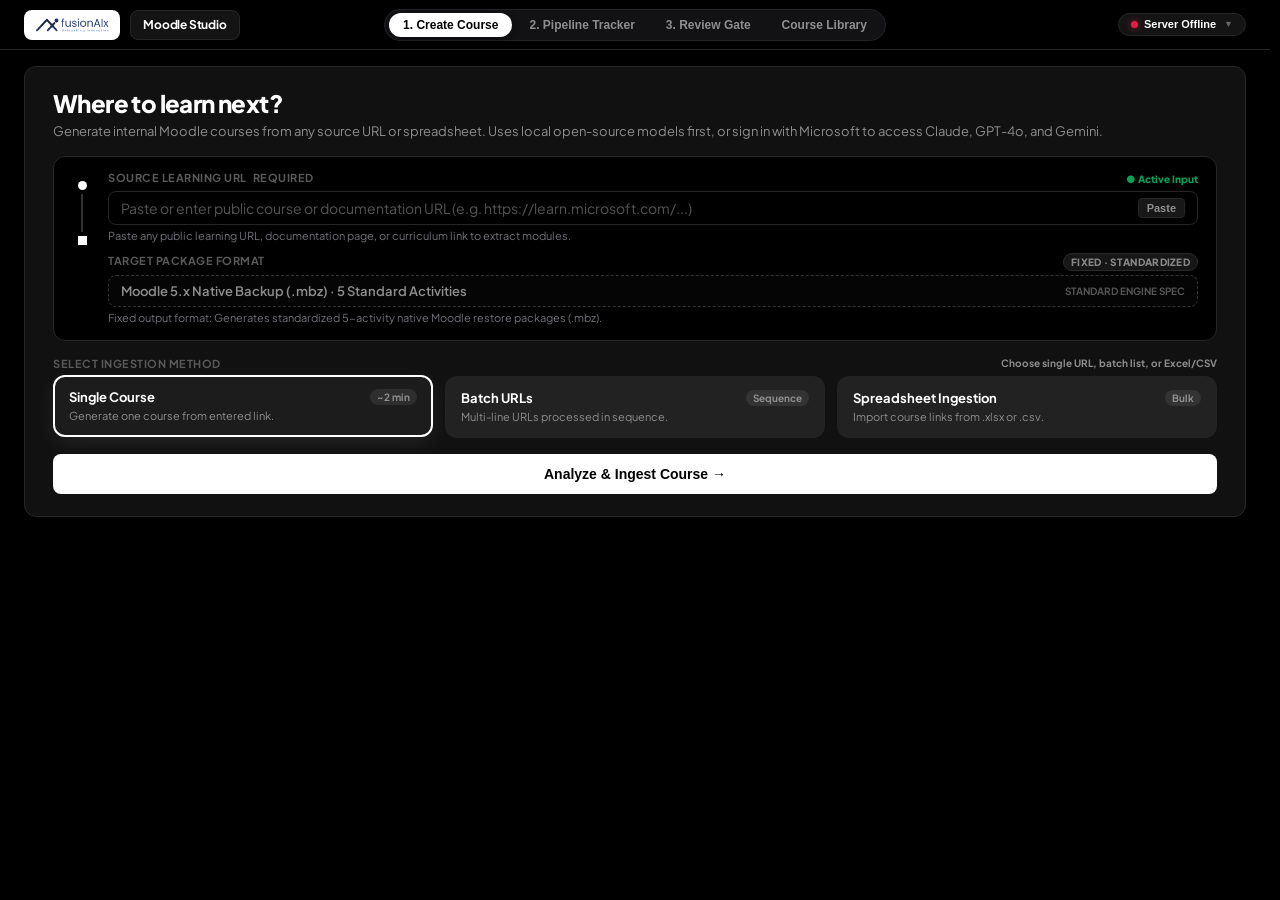
==== web_preview/index.html @ 733bea91 "fix(ui): detect client browser OS instead of Azure cloud container server OS" ====
<!DOCTYPE html>
<html lang="en">
<head>
  <meta charset="UTF-8">
  <meta name="viewport" content="width=device-width, initial-scale=1.0">
  <title>FX Learning Studio - AI Moodle Course Generator</title>
  <link rel="preconnect" href="https://fonts.googleapis.com">
  <link rel="preconnect" href="https://fonts.gstatic.com" crossorigin>
  <link href="https://fonts.googleapis.com/css2?family=Plus+Jakarta+Sans:wght@400;500;600;700;800&family=JetBrains+Mono:wght@500;700&display=swap" rel="stylesheet">
  <style>
    :root {
      --bg-black: #000000;
      --card-bg: #111111;
      --card-hover: #181818;
      --border: #262626;
      --border-focus: #FFFFFF;
      --text-main: #FFFFFF;
      --text-muted: #8E8E8E;
      --text-subtle: #5A5A5A;
      --pill-bg: #222222;
      --accent-green: #05A357;
      --accent-blue: #276EF1;
      --accent-amber: #EAA300;
      --accent-red: #E11D48;
      --radius-sm: 8px;
      --radius-md: 12px;
      --radius-lg: 16px;
      --radius-full: 9999px;
    }

    * { box-sizing: border-box; margin: 0; padding: 0; }

    /* Permanent scrollbar-gutter prevents horizontal page jumping/shifting across all tabs */
    html {
      overflow-y: scroll;
      scrollbar-gutter: stable;
    }

    /* Sleek custom dark scrollbars matching theme */
    ::-webkit-scrollbar {
      width: 10px;
      height: 10px;
    }
    ::-webkit-scrollbar-track {
      background: #000000;
    }
    ::-webkit-scrollbar-thumb {
      background: #242424;
      border-radius: 5px;
      border: 2px solid #000000;
    }
    ::-webkit-scrollbar-thumb:hover {
      background: #383838;
    }
    * {
      scrollbar-width: thin;
      scrollbar-color: #242424 #000000;
    }

    body {
      background-color: var(--bg-black);
      color: var(--text-main);
      font-family: 'Plus Jakarta Sans', -apple-system, BlinkMacSystemFont, "Segoe UI", Roboto, sans-serif;
      min-height: 100vh;
      display: flex;
      flex-direction: column;
      -webkit-font-smoothing: antialiased;
    }

    /* Sleek, Single-Line Top Navigation */
    nav.app-nav {
      background: rgba(0, 0, 0, 0.90);
      backdrop-filter: blur(14px);
      border-bottom: 1px solid var(--border);
      padding: 0 24px;
      height: 50px;
      display: flex;
      align-items: center;
      justify-content: space-between;
      position: sticky;
      top: 0;
      z-index: 50;
      flex-wrap: nowrap;
      gap: 16px;
    }

    .nav-brand {
      display: flex;
      align-items: center;
      gap: 10px;
      cursor: pointer;
      user-select: none;
      flex: 1;
      justify-content: flex-start;
      min-width: 0;
    }

    .brand-logo-container {
      background: #FFFFFF;
      padding: 3px 10px;
      border-radius: var(--radius-sm);
      display: flex;
      align-items: center;
      justify-content: center;
      height: 30px;
      box-shadow: 0 2px 6px rgba(0, 0, 0, 0.4);
      transition: all 0.15s ease;
      flex-shrink: 0;
    }

    .brand-logo-container:hover {
      transform: translateY(-1px);
      box-shadow: 0 4px 10px rgba(255, 255, 255, 0.18);
    }

    .brand-logo-img {
      height: 19px;
      width: auto;
      object-fit: contain;
      display: block;
    }

    .brand-badge-pill {
      height: 30px;
      box-sizing: border-box;
      background: #141414;
      color: #FFFFFF;
      border: 1px solid var(--border);
      font-size: 12px;
      font-weight: 700;
      padding: 0 12px;
      border-radius: var(--radius-sm);
      letter-spacing: -0.2px;
      white-space: nowrap;
      display: flex;
      align-items: center;
      justify-content: center;
      line-height: 1;
      transition: all 0.15s ease;
      flex-shrink: 0;
    }

    .brand-badge-pill:hover {
      border-color: #444;
      background: #1a1a1a;
    }

    /* Centered Navigation Tabs - Segmented Pill Control */
    .nav-tabs {
      display: flex;
      align-items: center;
      justify-content: center;
      gap: 3px;
      background: #121215;
      padding: 3px 4px;
      border-radius: var(--radius-full);
      border: 1px solid #242429;
      flex-shrink: 0;
    }

    .nav-tab-btn {
      background: transparent;
      border: none;
      color: var(--text-muted);
      font-size: 12px;
      font-weight: 600;
      padding: 6px 14px;
      border-radius: var(--radius-full);
      cursor: pointer;
      transition: all 0.15s ease;
      white-space: nowrap;
      line-height: 1;
    }

    .nav-tab-btn:hover {
      background: var(--pill-bg);
      color: #fff;
    }

    .nav-tab-btn.active {
      background: #fff;
      color: #000;
      font-weight: 700;
      box-shadow: 0 2px 8px rgba(0, 0, 0, 0.4);
    }

    .nav-right-actions {
      display: flex;
      align-items: center;
      gap: 8px;
      flex: 1;
      justify-content: flex-end;
      min-width: 0;
    }

    .model-picker-btn {
      background: #141414;
      border: 1px solid var(--border);
      color: #fff;
      font-size: 11px;
      font-weight: 700;
      padding: 5px 12px;
      border-radius: var(--radius-full);
      cursor: pointer;
      display: flex;
      align-items: center;
      gap: 6px;
      transition: all 0.15s;
      white-space: nowrap;
      line-height: 1;
    }

    .model-picker-btn:hover {
      background: #222;
      border-color: #555;
    }

    .status-dot-mini {
      width: 7px;
      height: 7px;
      border-radius: 50%;
      background: var(--accent-green);
      box-shadow: 0 0 6px rgba(5, 163, 87, 0.7);
      display: inline-block;
      flex-shrink: 0;
      transition: all 0.3s ease;
    }

    /* Main Container - Full-width layout aligned to web page margins without distracting middle gaps */
    main.app-main {
      flex: 1;
      display: flex;
      flex-direction: column;
      padding: 16px 24px 32px;
      width: 100%;
    }

    .app-container {
      width: 100%;
      max-width: 100%;
    }

    /* Core Card - Sleek, full-width responsive with smooth spring view entrance */
    .app-card {
      background: var(--card-bg);
      border: 1px solid var(--border);
      border-radius: var(--radius-md);
      padding: 22px 28px;
      box-shadow: 0 8px 30px rgba(0, 0, 0, 0.6);
      width: 100%;
      animation: viewSlideFade 0.35s cubic-bezier(0.16, 1, 0.3, 1) forwards;
    }

    @keyframes viewSlideFade {
      0% {
        opacity: 0;
        transform: translateY(10px) scale(0.996);
      }
      100% {
        opacity: 1;
        transform: translateY(0) scale(1);
      }
    }

    .card-title {
      font-size: 24px;
      font-weight: 800;
      letter-spacing: -0.6px;
      margin-bottom: 4px;
      line-height: 1.2;
    }

    .card-subtitle {
      font-size: 13px;
      color: var(--text-muted);
      margin-bottom: 16px;
      line-height: 1.4;
    }

    /* Workflow Pipeline Connector */
    .pipeline-box {
      background: #000;
      border: 1px solid var(--border);
      border-radius: var(--radius-md);
      padding: 14px 18px;
      display: flex;
      gap: 16px;
      margin-bottom: 16px;
    }

    .pipeline-indicators {
      display: flex;
      flex-direction: column;
      align-items: center;
      padding-top: 10px;
      width: 20px;
    }

    .circle-node {
      width: 9px;
      height: 9px;
      border-radius: 50%;
      background: #fff;
    }

    .pipeline-line {
      width: 2px;
      height: 38px;
      background: #333;
      margin: 4px 0;
    }

    .square-node {
      width: 9px;
      height: 9px;
      background: #fff;
    }

    .pipeline-inputs {
      flex: 1;
      display: flex;
      flex-direction: column;
      gap: 10px;
    }

    .field-group {
      display: flex;
      flex-direction: column;
    }

    .field-label {
      font-size: 11px;
      font-weight: 700;
      color: var(--text-subtle);
      text-transform: uppercase;
      letter-spacing: 0.5px;
      margin-bottom: 3px;
    }

    .field-input {
      background: transparent;
      border: none;
      color: #fff;
      font-size: 14px;
      font-weight: 600;
      font-family: inherit;
      outline: none;
      padding: 2px 0;
      border-bottom: 1px solid transparent;
      transition: border 0.15s;
    }

    .field-input:focus {
      border-bottom-color: #fff;
    }

    .field-input::placeholder {
      color: var(--text-subtle);
      font-weight: 400;
    }

    /* Prevent browser autofill from tinting background or showing saved localhost passwords */
    input:-webkit-autofill,
    input:-webkit-autofill:hover, 
    input:-webkit-autofill:focus,
    input:-webkit-autofill:active {
      -webkit-text-fill-color: #ffffff !important;
      -webkit-box-shadow: 0 0 0px 1000px #000000 inset !important;
      box-shadow: 0 0 0px 1000px #000000 inset !important;
      caret-color: #ffffff !important;
      transition: background-color 5000s ease-in-out 0s;
    }

    /* Active Source URL Input Box */
    .source-input-container {
      display: flex;
      align-items: center;
      gap: 10px;
      background: #000;
      border: 1px solid var(--border);
      border-radius: var(--radius-sm);
      padding: 6px 12px;
      transition: all 0.15s ease;
    }

    .source-input-container:focus-within {
      border-color: #FFFFFF;
      box-shadow: 0 0 0 1px rgba(255, 255, 255, 0.2);
    }

    .source-input-field {
      flex: 1;
      background: transparent;
      border: none;
      color: #FFFFFF;
      font-size: 14px;
      font-weight: 600;
      font-family: inherit;
      outline: none;
    }

    .source-input-field::placeholder {
      color: #555555;
      font-weight: 400;
    }

    .paste-quick-btn {
      background: #181818;
      border: 1px solid var(--border);
      color: var(--text-muted);
      font-size: 11px;
      font-weight: 700;
      padding: 3px 8px;
      border-radius: 4px;
      cursor: pointer;
      transition: all 0.15s;
      white-space: nowrap;
    }

    .paste-quick-btn:hover {
      background: #fff;
      color: #000;
      border-color: #fff;
    }

    /* Target Package Format - Distinctly Fixed / Locked UI/UX */
    .locked-target-box {
      display: flex;
      align-items: center;
      justify-content: space-between;
      gap: 12px;
      background: rgba(255, 255, 255, 0.02);
      border: 1px dashed #333333;
      border-radius: var(--radius-sm);
      padding: 7px 12px;
      cursor: not-allowed;
      user-select: none;
    }

    .locked-target-left {
      display: flex;
      align-items: center;
      gap: 8px;
      color: #8E8E8E;
      font-size: 13px;
      font-weight: 600;
    }

    .locked-tag-pill {
      display: flex;
      align-items: center;
      gap: 4px;
      background: #161616;
      border: 1px solid #2a2a2a;
      color: #888888;
      font-size: 10px;
      font-weight: 800;
      padding: 2px 7px;
      border-radius: var(--radius-full);
      text-transform: uppercase;
      letter-spacing: 0.3px;
      white-space: nowrap;
    }

    /* Input Mode Selector */
    .mode-grid {
      display: grid;
      grid-template-columns: repeat(3, 1fr);
      gap: 12px;
      margin-bottom: 16px;
    }

    .mode-card {
      background: var(--pill-bg);
      border: 2px solid transparent;
      border-radius: var(--radius-md);
      padding: 12px 14px;
      cursor: pointer;
      transition: all 0.22s cubic-bezier(0.16, 1, 0.3, 1);
    }

    .mode-card:hover {
      background: #272727;
      transform: translateY(-2px);
      box-shadow: 0 6px 16px rgba(0, 0, 0, 0.4);
    }

    .mode-card.selected {
      border-color: #fff;
      background: #1c1c1c;
      transform: translateY(-1px);
      box-shadow: 0 6px 20px rgba(255, 255, 255, 0.08);
    }

    .mode-card-header {
      display: flex;
      justify-content: space-between;
      align-items: center;
      margin-bottom: 4px;
    }

    .mode-card-name {
      font-size: 13px;
      font-weight: 700;
      color: #fff;
    }

    .mode-card-badge {
      font-size: 10px;
      font-weight: 700;
      color: var(--text-muted);
      background: rgba(255, 255, 255, 0.08);
      padding: 2px 7px;
      border-radius: var(--radius-full);
    }

    .mode-card-desc {
      font-size: 11px;
      color: var(--text-muted);
      line-height: 1.35;
    }

    /* Primary High-Contrast Buttons */
    .primary-btn {
      background: #FFFFFF;
      color: #000000;
      border: none;
      padding: 12px 24px;
      border-radius: var(--radius-sm);
      font-size: 14px;
      font-weight: 800;
      cursor: pointer;
      width: 100%;
      display: flex;
      align-items: center;
      justify-content: center;
      gap: 8px;
      transition: all 0.2s cubic-bezier(0.16, 1, 0.3, 1);
    }

    .primary-btn:hover {
      background: #EAEAEA;
      transform: translateY(-1.5px);
      box-shadow: 0 6px 20px rgba(255, 255, 255, 0.12);
    }

    .primary-btn:active {
      transform: translateY(0.5px) scale(0.99);
    }

    .primary-btn-green {
      background: var(--accent-green);
      color: #fff;
    }

    .primary-btn-green:hover {
      background: #048c49;
    }

    .primary-btn-outline {
      background: transparent;
      color: #fff;
      border: 1px solid var(--border);
    }

    .primary-btn-outline:hover {
      background: var(--pill-bg);
    }

    /* Review Gate Section - High-Affordance & Organized Card Rows */
    .review-guidance-card {
      background: linear-gradient(135deg, rgba(39, 110, 241, 0.08) 0%, rgba(5, 163, 87, 0.06) 100%);
      border: 1px solid rgba(255, 255, 255, 0.12);
      border-radius: var(--radius-md);
      padding: 12px 18px;
      margin-bottom: 16px;
      display: flex;
      align-items: center;
      gap: 14px;
    }

    .guidance-icon {
      font-size: 24px;
      flex-shrink: 0;
    }

    .guidance-text {
      flex: 1;
    }

    .guidance-title {
      font-size: 13px;
      font-weight: 800;
      color: #FFFFFF;
      letter-spacing: -0.2px;
    }

    .guidance-desc {
      font-size: 11.5px;
      color: var(--text-muted);
      margin-top: 2px;
      line-height: 1.4;
    }

    .guidance-badge {
      background: rgba(255, 255, 255, 0.1);
      border: 1px solid rgba(255, 255, 255, 0.2);
      color: #FFFFFF;
      font-size: 10px;
      font-weight: 800;
      padding: 4px 9px;
      border-radius: var(--radius-full);
      text-transform: uppercase;
      white-space: nowrap;
    }

    .gate-summary-box {
      display: flex;
      flex-direction: column;
      gap: 12px;
      margin-bottom: 20px;
    }

    .gate-card-row {
      background: #0d0d0f;
      border: 1px solid #242428;
      border-radius: var(--radius-md);
      padding: 14px 18px;
      display: flex;
      flex-direction: column;
      gap: 8px;
      transition: all 0.15s ease;
    }

    .gate-card-row:hover {
      border-color: #38383e;
      background: #101012;
    }

    .gate-card-row:focus-within {
      border-color: #55555c;
      background: #111114;
    }

    .gate-card-header {
      display: flex;
      justify-content: space-between;
      align-items: center;
    }

    .gate-card-label {
      font-size: 12.5px;
      font-weight: 700;
      color: #F1F5F9;
      margin-bottom: 4px;
      display: block;
      letter-spacing: -0.1px;
    }

    /* Flow Strip at Top of Review Screen */
    .review-workflow-strip {
      display: flex;
      align-items: center;
      gap: 12px;
      padding: 10px 16px;
      background: #0d0d12;
      border: 1px solid #1f1f2a;
      border-radius: var(--radius-sm);
      margin-bottom: 20px;
      flex-wrap: wrap;
    }

    .workflow-pill {
      display: inline-flex;
      align-items: center;
      gap: 8px;
      font-size: 11.5px;
      font-weight: 700;
      color: #94a3b8;
    }

    .workflow-pill.active {
      color: #f1f5f9;
    }

    .workflow-pill .pill-num {
      width: 20px;
      height: 20px;
      border-radius: 50%;
      background: #182030;
      border: 1px solid #283548;
      display: flex;
      align-items: center;
      justify-content: center;
      font-size: 10.5px;
      font-weight: 800;
      color: #94a3b8;
    }

    .workflow-pill.active .pill-num {
      background: #2563eb;
      border-color: #3b82f6;
      color: #ffffff;
    }

    .workflow-divider {
      color: #334155;
      font-size: 13px;
    }

    /* Column Stage Banners: Distinguishes Extracted vs Output */
    .column-stage-banner {
      padding: 14px 18px;
      border-radius: var(--radius-sm);
      margin-bottom: 12px;
      border: 1px solid var(--border);
    }

    .banner-extracted {
      background: rgba(37, 99, 235, 0.05);
      border-color: rgba(59, 130, 246, 0.28);
    }

    .banner-output {
      background: rgba(16, 185, 129, 0.05);
      border-color: rgba(16, 185, 129, 0.28);
    }

    .banner-stage-badge {
      display: inline-flex;
      align-items: center;
      gap: 6px;
      font-size: 10px;
      font-weight: 800;
      text-transform: uppercase;
      letter-spacing: 0.6px;
      padding: 3px 8px;
      border-radius: 4px;
      margin-bottom: 6px;
    }

    .banner-extracted .banner-stage-badge {
      background: rgba(59, 130, 246, 0.15);
      color: #93c5fd;
      border: 1px solid rgba(59, 130, 246, 0.3);
    }

    .banner-output .banner-stage-badge {
      background: rgba(16, 185, 129, 0.15);
      color: #6ee7b7;
      border: 1px solid rgba(16, 185, 129, 0.3);
    }

    .column-banner-title {
      font-size: 14px;
      font-weight: 800;
      margin-bottom: 4px;
      letter-spacing: -0.2px;
      color: #f8fafc;
    }

    .column-banner-desc {
      font-size: 11.5px;
      color: #94a3b8;
      line-height: 1.45;
    }

    .output-format-badge {
      font-size: 10px;
      font-weight: 700;
      color: #6ee7b7;
      background: linear-gradient(90deg, rgba(16, 185, 129, 0.1) 0%, rgba(16, 185, 129, 0.24) 50%, rgba(16, 185, 129, 0.1) 100%);
      background-size: 200% 100%;
      animation: subtleShimmer 3.5s ease-in-out infinite;
      border: 1px solid rgba(16, 185, 129, 0.3);
      padding: 3px 8px;
      border-radius: var(--radius-full);
      white-space: nowrap;
    }

    @keyframes subtleShimmer {
      0% { background-position: 200% 0; }
      100% { background-position: -200% 0; }
    }

    .gate-card-hint {
      font-size: 11px;
      color: #71717a;
      line-height: 1.3;
    }

    .input-box {
      background: #161619;
      border: 1px solid #333338;
      color: #FFFFFF;
      padding: 9px 13px;
      border-radius: var(--radius-sm);
      font-family: inherit;
      font-size: 13.5px;
      font-weight: 600;
      width: 100%;
      outline: none;
      transition: all 0.2s ease;
      box-shadow: inset 0 1px 2px rgba(0,0,0,0.4);
    }

    .input-box:hover {
      border-color: #4a4a52;
      background: #19191d;
    }

    .input-box:focus {
      border-color: #60a5fa;
      background: #1d1d22;
      box-shadow: 0 0 0 2px rgba(96, 165, 250, 0.2), inset 0 1px 2px rgba(0,0,0,0.4);
    }

    .level-pills {
      display: flex;
      gap: 8px;
    }

    .level-pill {
      background: #18181b;
      color: var(--text-muted);
      padding: 7px 14px;
      border-radius: var(--radius-full);
      font-size: 11.5px;
      font-weight: 700;
      cursor: pointer;
      border: 1px solid #2e2e34;
      transition: all 0.18s cubic-bezier(0.16, 1, 0.3, 1);
    }

    .level-pill:hover {
      border-color: #555;
      color: #fff;
      transform: translateY(-1px);
    }

    .level-pill.selected {
      background: #fff;
      color: #000;
      border-color: #fff;
      transform: translateY(-1px);
      box-shadow: 0 2px 8px rgba(255, 255, 255, 0.2);
    }

    /* Dynamic Topic Chips Editor */
    .topic-chips-container {
      display: flex;
      flex-wrap: wrap;
      gap: 8px;
      margin-bottom: 10px;
    }

    .topic-chip {
      background: #1c1c1c;
      border: 1px solid var(--border);
      color: #fff;
      font-size: 12px;
      font-weight: 600;
      padding: 6px 12px;
      border-radius: var(--radius-full);
      display: inline-flex;
      align-items: center;
      gap: 8px;
      transition: all 0.2s cubic-bezier(0.16, 1, 0.3, 1);
      animation: itemPopIn 0.22s cubic-bezier(0.16, 1, 0.3, 1) both;
    }

    .topic-chip:hover {
      border-color: #555;
      transform: translateY(-1.5px);
      box-shadow: 0 4px 10px rgba(0, 0, 0, 0.4);
    }

    /* Toast Notification Floating Pill */
    #toast {
      position: fixed;
      bottom: 28px;
      left: 50%;
      transform: translateX(-50%);
      background: rgba(18, 18, 24, 0.94);
      backdrop-filter: blur(14px);
      border: 1px solid rgba(255, 255, 255, 0.14);
      color: #FFFFFF;
      font-size: 13px;
      font-weight: 700;
      padding: 10px 22px;
      border-radius: var(--radius-full);
      box-shadow: 0 12px 36px rgba(0, 0, 0, 0.75), 0 0 0 1px rgba(255, 255, 255, 0.05);
      z-index: 9999;
      display: none;
      pointer-events: none;
      animation: toastSpring 0.35s cubic-bezier(0.16, 1, 0.3, 1) forwards;
      letter-spacing: -0.1px;
    }

    @keyframes toastSpring {
      0% {
        opacity: 0;
        transform: translate(-50%, 16px) scale(0.95);
      }
      100% {
        opacity: 1;
        transform: translate(-50%, 0) scale(1);
      }
    }

    .topic-chip-del {
      cursor: pointer;
      color: var(--text-muted);
      font-weight: 800;
      font-size: 14px;
      line-height: 1;
    }

    .topic-chip-del:hover {
      color: #fff;
    }

    .topic-add-bar {
      display: flex;
      gap: 8px;
      margin-top: 6px;
    }

    .topic-add-input {
      flex: 1;
      background: #000;
      border: 1px solid var(--border);
      color: #fff;
      font-size: 13px;
      padding: 8px 12px;
      border-radius: var(--radius-sm);
      outline: none;
    }

    .topic-add-input:focus {
      border-color: #fff;
    }

    .topic-add-btn {
      background: var(--pill-bg);
      border: 1px solid var(--border);
      color: #fff;
      padding: 8px 14px;
      font-size: 12px;
      font-weight: 700;
      border-radius: var(--radius-sm);
      cursor: pointer;
    }

    .topic-add-btn:hover {
      background: #333;
    }

    /* Multi-proposal switcher */
    .proposal-switcher {
      display: flex;
      gap: 8px;
      overflow-x: auto;
      padding-bottom: 12px;
      margin-bottom: 16px;
      border-bottom: 1px solid var(--border);
    }

    .proposal-tab {
      background: #000;
      border: 1px solid var(--border);
      color: var(--text-muted);
      padding: 6px 14px;
      border-radius: var(--radius-full);
      font-size: 12px;
      font-weight: 700;
      cursor: pointer;
      white-space: nowrap;
      transition: all 0.15s ease;
    }

    .proposal-tab.active {
      background: #fff;
      color: #000;
      border-color: #fff;
    }

    /* Review Gate Dual-Pane Layout */
    .review-dual-pane {
      display: grid;
      grid-template-columns: 1.15fr 0.95fr;
      gap: 20px;
      align-items: start;
    }

    @media (max-width: 980px) {
      .review-dual-pane {
        grid-template-columns: 1fr;
      }
    }

    .review-editor-pane {
      display: flex;
      flex-direction: column;
      gap: 14px;
      background: #090b10;
      border: 1px solid #1c2438;
      border-radius: var(--radius-md);
      padding: 16px;
    }

    .review-preview-pane {
      position: sticky;
      top: 76px;
      display: flex;
      flex-direction: column;
      gap: 14px;
      background: #080d0b;
      border: 1px solid #142a20;
      border-radius: var(--radius-md);
      padding: 16px;
    }

    /* Moodle Live Preview Canvas Frame */
    .moodle-preview-card {
      background: #0d0e15;
      border: 1px solid #2a2e45;
      border-radius: var(--radius-md);
      overflow: hidden;
      box-shadow: 0 18px 48px rgba(0, 0, 0, 0.85), 0 0 0 1px rgba(59, 130, 246, 0.15);
      position: relative;
      transition: all 0.3s cubic-bezier(0.16, 1, 0.3, 1);
    }

    .moodle-preview-card.sync-active {
      border-color: rgba(52, 211, 153, 0.7);
      box-shadow: 0 18px 48px rgba(0, 0, 0, 0.85), 0 0 24px rgba(16, 185, 129, 0.25);
    }

    /* Modern Browser / LMS Window Chrome Topbar */
    .moodle-preview-topbar {
      background: #141622;
      border-bottom: 1px solid #23273a;
      padding: 10px 14px;
      display: flex;
      align-items: center;
      justify-content: space-between;
    }

    .moodle-breadcrumbs {
      font-size: 11.5px;
      font-weight: 700;
      color: #94a3b8;
      display: flex;
      align-items: center;
      gap: 6px;
    }

    .moodle-breadcrumbs span.crumb-active {
      color: #fff;
    }

    .live-sync-pill {
      background: rgba(16, 185, 129, 0.1);
      border: 1px solid rgba(16, 185, 129, 0.3);
      color: #34d399;
      font-size: 10px;
      font-weight: 700;
      padding: 3px 10px;
      border-radius: var(--radius-full);
      display: flex;
      align-items: center;
      gap: 6px;
      letter-spacing: 0.2px;
      transition: all 0.25s cubic-bezier(0.16, 1, 0.3, 1);
    }

    .live-sync-pill.syncing {
      background: rgba(59, 130, 246, 0.15);
      border-color: rgba(59, 130, 246, 0.4);
      color: #93c5fd;
    }

    .live-sync-dot {
      width: 6px;
      height: 6px;
      border-radius: 50%;
      background: #10b981;
      box-shadow: 0 0 6px rgba(16, 185, 129, 0.7);
      animation: breathingGlow 2.5s ease-in-out infinite;
    }

    .live-sync-pill.syncing .live-sync-dot {
      background: #60a5fa;
      box-shadow: 0 0 8px #60a5fa;
      animation: fastPulse 0.4s ease-in-out infinite alternate;
    }

    @keyframes breathingGlow {
      0%, 100% {
        opacity: 1;
        transform: scale(1);
        box-shadow: 0 0 4px rgba(16, 185, 129, 0.5);
      }
      50% {
        opacity: 0.45;
        transform: scale(0.85);
        box-shadow: 0 0 10px rgba(16, 185, 129, 0.9);
      }
    }

    @keyframes fastPulse {
      0% { transform: scale(0.8); opacity: 0.6; }
      100% { transform: scale(1.2); opacity: 1; }
    }

    .moodle-preview-body {
      padding: 18px;
      display: flex;
      flex-direction: column;
      gap: 12px;
      max-height: 485px;
      overflow-y: auto;
      background: #090c15;
    }

    /* Course Hero Banner with Clean Moodle 5.x LMS Header style */
    .moodle-hero-box {
      background: #0f1523;
      border: 1px solid #1e293b;
      border-radius: 10px;
      padding: 14px 16px;
      position: relative;
    }

    .moodle-hero-top {
      display: flex;
      align-items: flex-start;
      gap: 12px;
      margin-bottom: 8px;
    }

    .moodle-course-icon-badge {
      width: 38px;
      height: 38px;
      border-radius: 8px;
      background: #1e293b;
      border: 1px solid #334155;
      display: flex;
      align-items: center;
      justify-content: center;
      font-size: 18px;
      flex-shrink: 0;
    }

    .preview-course-h1 {
      font-size: 15.5px;
      font-weight: 800;
      color: #ffffff;
      line-height: 1.35;
      letter-spacing: -0.3px;
    }

    .preview-badges-row {
      display: flex;
      gap: 6px;
      flex-wrap: wrap;
      margin-top: 6px;
      margin-bottom: 8px;
    }

    .preview-badge-chip {
      background: rgba(255, 255, 255, 0.06);
      border: 1px solid rgba(255, 255, 255, 0.12);
      color: #e2e8f0;
      font-size: 10px;
      font-weight: 700;
      padding: 2px 8px;
      border-radius: var(--radius-full);
      display: inline-flex;
      align-items: center;
      gap: 4px;
    }

    .preview-course-desc {
      font-size: 11.5px;
      color: #94a3b8;
      line-height: 1.5;
      margin-bottom: 10px;
    }

    /* Moodle Course Progress Bar */
    .moodle-progress-tracker {
      background: rgba(0, 0, 0, 0.35);
      border-radius: 6px;
      padding: 8px 10px;
      border: 1px solid rgba(255, 255, 255, 0.05);
    }

    .moodle-progress-meta {
      display: flex;
      justify-content: space-between;
      align-items: center;
      font-size: 10px;
      font-weight: 700;
      color: #94a3b8;
      margin-bottom: 4px;
    }

    .moodle-progress-line {
      height: 4px;
      background: #1e2538;
      border-radius: 9999px;
      overflow: hidden;
    }

    .moodle-progress-bar-fill {
      width: 0%;
      height: 100%;
      background: linear-gradient(90deg, #10b981, #06b6d4);
      border-radius: 9999px;
    }

    /* Sections Hierarchy */
    .moodle-sections-list {
      display: flex;
      flex-direction: column;
      gap: 10px;
    }

    .moodle-section-card {
      background: #090a10;
      border: 1px solid #1e2235;
      border-radius: 8px;
      padding: 10px 12px;
    }

    .moodle-section-header {
      font-size: 11px;
      font-weight: 700;
      color: #94a3b8;
      text-transform: uppercase;
      letter-spacing: 0.5px;
      margin-bottom: 8px;
      display: flex;
      align-items: center;
      gap: 6px;
    }

    /* Rich Moodle Activity Item */
    .moodle-activity-item {
      display: flex;
      align-items: center;
      gap: 10px;
      padding: 7px 10px;
      border-radius: 6px;
      background: rgba(255, 255, 255, 0.025);
      border: 1px solid rgba(255, 255, 255, 0.04);
      font-size: 12px;
      color: #f1f5f9;
      margin-bottom: 5px;
      transition: all 0.22s cubic-bezier(0.16, 1, 0.3, 1);
      animation: itemPopIn 0.28s cubic-bezier(0.16, 1, 0.3, 1) both;
    }

    .moodle-activity-item:hover {
      background: rgba(255, 255, 255, 0.06);
      border-color: rgba(255, 255, 255, 0.1);
      transform: translateX(4px);
    }

    @keyframes itemPopIn {
      0% {
        opacity: 0;
        transform: translateY(6px);
      }
      100% {
        opacity: 1;
        transform: translateY(0);
      }
    }

    .moodle-activity-item:last-child {
      margin-bottom: 0;
    }

    .activity-type-tag {
      font-size: 10px;
      font-weight: 700;
      padding: 3px 8px;
      border-radius: 4px;
      background: #182030;
      color: #94a3b8;
      border: 1px solid #283548;
      letter-spacing: 0.3px;
      text-transform: uppercase;
      flex-shrink: 0;
    }

    .activity-title-text {
      flex: 1;
      overflow: hidden;
      text-overflow: ellipsis;
      white-space: nowrap;
      font-weight: 600;
      color: #F1F5F9;
      font-size: 12.5px;
    }

    .activity-check-circle {
      width: 14px;
      height: 14px;
      border-radius: 50%;
      border: 1.5px dashed #475569;
      display: inline-block;
      flex-shrink: 0;
    }

    .moodle-spec-footer {
      background: #0b0c13;
      border-top: 1px solid #1f2336;
      padding: 10px 16px;
      display: flex;
      align-items: center;
      justify-content: space-between;
      font-size: 10.5px;
      color: #94a3b8;
    }

    /* Actions styling aligned with theme */
    .review-action-btns-bar {
      display: flex;
      gap: 10px;
      margin-top: 4px;
    }

    .btn-back-styled {
      width: 30%;
      padding: 12px;
      background: #141418;
      border: 1px solid #2b2b36;
      color: #fff;
      font-size: 13px;
      font-weight: 700;
      border-radius: var(--radius-sm);
      cursor: pointer;
      transition: all 0.15s;
    }

    .btn-back-styled:hover {
      background: #1e1e24;
      border-color: #444;
    }

    .btn-approve-styled {
      flex: 1;
      padding: 12px;
      background: linear-gradient(135deg, #05A357 0%, #047857 100%);
      border: 1px solid rgba(52, 211, 153, 0.35);
      color: #fff;
      font-size: 13.5px;
      font-weight: 800;
      border-radius: var(--radius-sm);
      cursor: pointer;
      display: flex;
      align-items: center;
      justify-content: center;
      gap: 8px;
      box-shadow: 0 4px 16px rgba(5, 163, 87, 0.3);
      transition: all 0.2s;
    }

    .btn-approve-styled:hover {
      background: linear-gradient(135deg, #07be66 0%, #059669 100%);
      box-shadow: 0 6px 20px rgba(5, 163, 87, 0.45);
      transform: translateY(-1px);
    }

    .engine-info-card {
      background: #000;
      border: 1px solid var(--border);
      border-radius: var(--radius-md);
      padding: 12px 16px;
      display: flex;
      align-items: center;
      gap: 14px;
      margin-bottom: 14px;
    }

    .engine-icon {
      width: 38px;
      height: 38px;
      border-radius: 50%;
      background: #222;
      display: flex;
      align-items: center;
      justify-content: center;
      font-size: 18px;
    }

    .engine-details {
      flex: 1;
    }

    .engine-name {
      font-size: 14px;
      font-weight: 700;
      color: #fff;
    }

    .engine-meta {
      font-size: 11px;
      color: var(--text-muted);
      margin-top: 2px;
    }

    .status-badge {
      background: rgba(5, 163, 87, 0.15);
      color: var(--accent-green);
      font-size: 10px;
      font-weight: 800;
      padding: 4px 8px;
      border-radius: var(--radius-full);
      text-transform: uppercase;
    }

    /* Progress Tracker */
    .progress-track {
      background: #242424;
      height: 6px;
      border-radius: 4px;
      overflow: hidden;
      margin: 14px 0;
    }

    .progress-bar-fill {
      background: #fff;
      height: 100%;
      width: 20%;
      transition: width 0.4s ease;
    }

    .telemetry-console {
      background: #000;
      border: 1px solid var(--border);
      border-radius: var(--radius-md);
      padding: 14px 18px;
      font-family: 'JetBrains Mono', monospace;
      font-size: 12px;
      color: #888;
      height: 180px;
      overflow-y: auto;
      line-height: 1.6;
    }

    /* Course Ingestion Pipeline Live Stage Monitor */
    .analysis-monitor-card {
      background: var(--card-bg);
      border: 1px solid var(--border);
      border-radius: var(--radius-md);
      padding: 24px;
      margin-top: 14px;
      position: relative;
    }

    .analysis-header {
      display: flex;
      justify-content: space-between;
      align-items: center;
      margin-bottom: 16px;
    }

    .analysis-title-group {
      display: flex;
      align-items: center;
      gap: 12px;
    }

    .pipeline-step-badge-icon {
      width: 36px;
      height: 36px;
      border-radius: 8px;
      background: #181818;
      border: 1px solid var(--border);
      display: flex;
      align-items: center;
      justify-content: center;
      font-size: 16px;
      flex-shrink: 0;
    }

    .analysis-main-title {
      font-size: 15px;
      font-weight: 800;
      color: #fff;
      display: flex;
      align-items: center;
      gap: 8px;
    }

    .analysis-sub-meta {
      font-size: 12px;
      color: var(--text-muted);
      margin-top: 2px;
    }

    .analysis-elapsed-pill {
      background: #141414;
      border: 1px solid var(--border);
      padding: 6px 14px;
      border-radius: var(--radius-full);
      font-family: 'JetBrains Mono', monospace;
      font-size: 12px;
      font-weight: 700;
      color: var(--accent-green);
      display: flex;
      align-items: center;
      gap: 6px;
      white-space: nowrap;
    }

    /* Clean progress bar */
    .analysis-progress-shell {
      background: #181818;
      height: 6px;
      border-radius: 9999px;
      overflow: hidden;
      margin: 14px 0 10px;
      border: 1px solid var(--border);
      position: relative;
    }

    .analysis-progress-fill {
      height: 100%;
      width: 0%;
      background: var(--accent-blue);
      border-radius: 9999px;
      transition: width 0.4s ease;
    }

    .analysis-progress-stats {
      display: flex;
      justify-content: space-between;
      align-items: center;
      font-size: 11px;
      color: var(--text-muted);
      font-family: 'JetBrains Mono', monospace;
      margin-bottom: 16px;
    }

    /* Stages Grid / Step Nodes */
    .analysis-stages-grid {
      display: grid;
      grid-template-columns: repeat(4, 1fr);
      gap: 10px;
      margin-bottom: 16px;
    }

    .stage-card {
      background: #141414;
      border: 1px solid var(--border);
      border-radius: var(--radius-sm);
      padding: 12px 14px;
      transition: all 0.2s ease;
      position: relative;
    }

    .stage-card.active {
      border-color: var(--accent-blue);
      background: rgba(39, 110, 241, 0.08);
    }

    .stage-card.completed {
      border-color: rgba(5, 163, 87, 0.5);
      background: rgba(5, 163, 87, 0.06);
    }

    .stage-card-top {
      display: flex;
      align-items: center;
      justify-content: space-between;
      margin-bottom: 6px;
    }

    .stage-icon-num {
      font-size: 11px;
      font-weight: 800;
      color: var(--text-muted);
      display: flex;
      align-items: center;
      gap: 5px;
    }

    .stage-card.active .stage-icon-num {
      color: #60a5fa;
    }

    .stage-card.completed .stage-icon-num {
      color: var(--accent-green);
    }

    .stage-badge {
      font-size: 9px;
      font-weight: 800;
      padding: 2px 6px;
      border-radius: var(--radius-full);
      text-transform: uppercase;
    }

    .badge-pending {
      background: #1c1c1c;
      color: #777;
    }

    .badge-running {
      background: rgba(39, 110, 241, 0.2);
      color: #60a5fa;
      border: 1px solid rgba(39, 110, 241, 0.4);
    }

    .badge-done {
      background: rgba(5, 163, 87, 0.2);
      color: var(--accent-green);
      border: 1px solid rgba(5, 163, 87, 0.4);
    }

    .stage-title {
      font-size: 12.5px;
      font-weight: 700;
      color: #eee;
      margin-bottom: 3px;
    }

    .stage-desc {
      font-size: 11px;
      color: var(--text-subtle);
      line-height: 1.35;
    }

    /* Live Terminal Console */
    .analysis-live-console {
      background: #050508;
      border: 1px solid #1a1a26;
      border-radius: var(--radius-sm);
      padding: 10px 14px;
      font-family: 'JetBrains Mono', monospace;
      font-size: 11px;
      color: #aaa;
      height: 92px;
      overflow-y: hidden;
      display: flex;
      flex-direction: column;
      justify-content: flex-end;
      gap: 4px;
    }

    .console-log-line {
      display: flex;
      align-items: center;
      gap: 8px;
      white-space: nowrap;
      overflow: hidden;
      text-overflow: ellipsis;
    }

    .log-timestamp {
      color: #555;
      font-size: 10px;
    }

    .log-tag-scraper { color: #38bdf8; font-weight: 700; }
    .log-tag-parser  { color: #fbbf24; font-weight: 700; }
    .log-tag-ai      { color: #c084fc; font-weight: 700; }
    .log-tag-moodle  { color: #4ade80; font-weight: 700; }

    /* Course Library (Search, Filters & List) */
    .library-toolbar {
      display: flex;
      gap: 12px;
      margin-bottom: 18px;
      flex-wrap: wrap;
      align-items: center;
    }

    .search-input-wrapper {
      flex: 1;
      min-width: 260px;
      position: relative;
      display: flex;
      align-items: center;
    }

    .search-icon-prefix {
      position: absolute;
      left: 12px;
      font-size: 13px;
      color: #64748b;
      pointer-events: none;
    }

    .search-input {
      width: 100%;
      background: #090b10;
      border: 1px solid #222a3d;
      color: #fff;
      padding: 10px 36px 10px 34px;
      border-radius: var(--radius-sm);
      font-size: 13px;
      font-family: inherit;
      outline: none;
      transition: all 0.2s cubic-bezier(0.16, 1, 0.3, 1);
    }

    .search-input:focus {
      border-color: #3b82f6;
      background: #0d111a;
      box-shadow: 0 0 0 2px rgba(59, 130, 246, 0.2);
    }

    .search-clear-btn {
      position: absolute;
      right: 10px;
      background: transparent;
      border: none;
      color: #64748b;
      font-size: 16px;
      cursor: pointer;
      line-height: 1;
      padding: 4px;
      display: flex;
      align-items: center;
      justify-content: center;
    }

    .search-clear-btn:hover {
      color: #fff;
    }

    .pulse-highlight {
      animation: pulseGlow 1.2s ease-out;
    }
    @keyframes pulseGlow {
      0% { box-shadow: 0 0 0 0 rgba(59, 130, 246, 0.7); border-color: #3b82f6; }
      50% { box-shadow: 0 0 0 8px rgba(59, 130, 246, 0.2); border-color: #60a5fa; }
      100% { box-shadow: 0 0 0 0 rgba(59, 130, 246, 0); }
    }

    .filter-pills {
      display: flex;
      gap: 6px;
      flex-wrap: wrap;
    }

    .filter-pill {
      background: #090b10;
      border: 1px solid #1e2638;
      color: var(--text-muted);
      padding: 7px 14px;
      border-radius: var(--radius-full);
      font-size: 11.5px;
      font-weight: 700;
      cursor: pointer;
      transition: all 0.18s cubic-bezier(0.16, 1, 0.3, 1);
    }

    .filter-pill:hover {
      border-color: #3b82f6;
      color: #fff;
      transform: translateY(-1px);
    }

    .filter-pill.active {
      background: #fff;
      color: #000;
      border-color: #fff;
      box-shadow: 0 2px 8px rgba(255, 255, 255, 0.2);
    }

    /* Rich Course Package Card */
    .course-package-card {
      background: #090b10;
      border: 1px solid #1a2233;
      border-radius: var(--radius-md);
      padding: 18px 22px;
      margin-bottom: 12px;
      transition: all 0.22s cubic-bezier(0.16, 1, 0.3, 1);
      display: flex;
      flex-direction: column;
      gap: 12px;
      animation: itemPopIn 0.25s cubic-bezier(0.16, 1, 0.3, 1) both;
    }

    .course-package-card:hover {
      border-color: #2b3955;
      background: #0c0e16;
      transform: translateY(-1.5px);
      box-shadow: 0 8px 24px rgba(0, 0, 0, 0.45);
    }

    .course-card-topbar {
      display: flex;
      justify-content: space-between;
      align-items: flex-start;
      gap: 14px;
      flex-wrap: wrap;
    }

    .course-card-title-group {
      flex: 1;
      min-width: 260px;
    }

    .course-card-title {
      font-size: 16px;
      font-weight: 800;
      color: #FFFFFF;
      letter-spacing: -0.2px;
      margin-bottom: 6px;
      line-height: 1.35;
    }

    .course-card-badges-row {
      display: flex;
      gap: 6px;
      flex-wrap: wrap;
      align-items: center;
    }

    .badge-mbz-ready {
      background: rgba(16, 185, 129, 0.12);
      border: 1px solid rgba(16, 185, 129, 0.35);
      color: #34d399;
      font-size: 10px;
      font-weight: 800;
      padding: 2px 8px;
      border-radius: var(--radius-full);
      text-transform: uppercase;
      letter-spacing: 0.4px;
      display: inline-flex;
      align-items: center;
      gap: 4px;
    }

    .badge-card-info {
      background: #131a29;
      border: 1px solid #222d42;
      color: #94a3b8;
      font-size: 10.5px;
      font-weight: 700;
      padding: 2px 8px;
      border-radius: var(--radius-full);
    }

    .course-card-desc {
      font-size: 12.5px;
      color: #94a3b8;
      line-height: 1.45;
    }

    .course-card-topics-chips {
      display: flex;
      flex-wrap: wrap;
      gap: 6px;
      margin-top: 2px;
    }

    .mini-topic-chip {
      background: #111624;
      border: 1px solid #1f293d;
      color: #cbd5e1;
      font-size: 11px;
      font-weight: 600;
      padding: 3px 8px;
      border-radius: 4px;
    }

    .course-card-footer {
      display: flex;
      justify-content: space-between;
      align-items: center;
      padding-top: 10px;
      border-top: 1px solid #141b2a;
      flex-wrap: wrap;
      gap: 12px;
    }

    .course-source-link {
      font-size: 11.5px;
      color: #60a5fa;
      text-decoration: none;
      display: inline-flex;
      align-items: center;
      gap: 5px;
      max-width: 420px;
      overflow: hidden;
      text-overflow: ellipsis;
      white-space: nowrap;
    }

    .course-source-link:hover {
      text-decoration: underline;
    }

    .course-card-actions {
      display: flex;
      gap: 8px;
      align-items: center;
    }

    .btn-inspect-details {
      background: #141722;
      border: 1px solid #283144;
      color: #e2e8f0;
      font-size: 12px;
      font-weight: 700;
      padding: 8px 14px;
      border-radius: var(--radius-sm);
      cursor: pointer;
      transition: all 0.18s cubic-bezier(0.16, 1, 0.3, 1);
      display: inline-flex;
      align-items: center;
      gap: 6px;
    }

    .btn-inspect-details:hover {
      background: #1c2233;
      border-color: #3d4a66;
      color: #fff;
    }

    .btn-download-mbz {
      background: #FFFFFF;
      color: #000000;
      font-size: 12px;
      font-weight: 800;
      padding: 8px 16px;
      border-radius: var(--radius-sm);
      text-decoration: none;
      transition: all 0.18s cubic-bezier(0.16, 1, 0.3, 1);
      display: inline-flex;
      align-items: center;
      gap: 6px;
      border: none;
    }

    .btn-download-mbz:hover {
      background: #E2E2E2;
      transform: translateY(-1px);
      box-shadow: 0 4px 14px rgba(255, 255, 255, 0.18);
    }

    .btn-download-mbz:active {
      transform: translateY(0);
    }

    /* Collapsible Course Details Drawer */
    .course-details-drawer {
      background: #07090e;
      border: 1px solid #161e2e;
      border-radius: 8px;
      padding: 14px 16px;
      display: none;
      animation: viewSlideFade 0.25s cubic-bezier(0.16, 1, 0.3, 1) forwards;
      margin-top: 4px;
    }

    .drawer-activities-list {
      display: flex;
      flex-direction: column;
      gap: 6px;
      margin-top: 8px;
    }

    /* Modal Dialog (Model Switcher & IdP) */
    .modal-backdrop {
      position: fixed;
      inset: 0;
      background: rgba(0, 0, 0, 0.75);
      backdrop-filter: blur(8px);
      display: none;
      align-items: center;
      justify-content: center;
      z-index: 100;
    }

    .modal-card {
      background: #111;
      border: 1px solid var(--border);
      border-radius: 18px;
      width: 92%;
      max-width: 520px;
      max-height: 85vh;
      overflow-y: auto;
      padding: 22px 24px;
      box-shadow: 0 20px 50px rgba(0, 0, 0, 0.9);
      position: relative;
    }

    .modal-title {
      font-size: 20px;
      font-weight: 800;
      letter-spacing: -0.5px;
      color: #fff;
      margin-bottom: 4px;
    }

    .modal-subtitle {
      font-size: 12px;
      color: var(--text-muted);
      margin-bottom: 14px;
      line-height: 1.35;
    }

    .modal-tabs {
      display: flex;
      background: #000;
      border: 1px solid var(--border);
      border-radius: var(--radius-md);
      padding: 3px;
      margin-bottom: 14px;
    }

    .modal-tab-btn {
      flex: 1;
      background: transparent;
      border: none;
      color: var(--text-muted);
      font-size: 13px;
      font-weight: 700;
      padding: 10px;
      border-radius: var(--radius-sm);
      cursor: pointer;
      transition: all 0.15s;
    }

    .modal-tab-btn.active {
      background: #fff;
      color: #000;
    }

    /* Personal Cloud Provider Cards */
    .providers-grid {
      display: grid;
      grid-template-columns: 1fr 1fr;
      gap: 10px;
      margin-bottom: 16px;
    }

    .provider-card {
      background: #141414;
      border: 1px solid var(--border);
      border-radius: var(--radius-md);
      padding: 12px;
      display: flex;
      flex-direction: column;
      justify-content: space-between;
      gap: 8px;
      transition: all 0.2s ease;
    }

    .provider-card:hover {
      border-color: #444;
    }

    .provider-card.connected {
      border-color: rgba(5, 163, 87, 0.5);
      background: rgba(5, 163, 87, 0.05);
    }

    .provider-header {
      display: flex;
      align-items: center;
      justify-content: space-between;
    }

    .provider-info {
      display: flex;
      align-items: center;
      gap: 8px;
    }

    .provider-icon-badge {
      width: 26px;
      height: 26px;
      border-radius: 6px;
      display: flex;
      align-items: center;
      justify-content: center;
      font-size: 14px;
      background: #202020;
    }

    .provider-name {
      font-size: 13px;
      font-weight: 700;
      color: #fff;
      line-height: 1.2;
    }

    .provider-sub {
      font-size: 10px;
      color: var(--text-muted);
    }

    .provider-status-badge {
      font-size: 9px;
      font-weight: 800;
      padding: 2px 6px;
      border-radius: var(--radius-full);
      text-transform: uppercase;
      letter-spacing: 0.4px;
    }

    .badge-disconnected {
      background: #222;
      color: var(--text-muted);
    }

    .badge-connected {
      background: rgba(5, 163, 87, 0.2);
      color: var(--accent-green);
      border: 1px solid rgba(5, 163, 87, 0.4);
    }

    .provider-account-text {
      font-size: 10px;
      color: var(--text-muted);
      overflow: hidden;
      text-overflow: ellipsis;
      white-space: nowrap;
      min-height: 14px;
    }

    .provider-btn {
      background: #242424;
      border: 1px solid #333;
      color: #fff;
      font-size: 11px;
      font-weight: 700;
      padding: 6px 10px;
      border-radius: var(--radius-sm);
      cursor: pointer;
      display: flex;
      align-items: center;
      justify-content: center;
      gap: 6px;
      transition: all 0.15s;
      width: 100%;
    }

    .provider-btn:hover {
      background: #fff;
      color: #000;
    }

    .provider-btn.btn-disconnect {
      background: transparent;
      border: 1px solid rgba(225, 29, 72, 0.4);
      color: #ff6b6b;
    }

    .provider-btn.btn-disconnect:hover {
      background: rgba(225, 29, 72, 0.15);
      color: #fff;
    }

    /* Ultra-Compact SSE Model Diagnostic Strip */
    .modal-test-livebox {
      background: #0d0d0d;
      border: 1px solid rgba(255, 255, 255, 0.08);
      border-radius: var(--radius-sm);
      padding: 8px 10px;
      margin-top: 10px;
      margin-bottom: 12px;
      animation: fadeIn 0.2s ease-out;
    }

    .test-livebox-top {
      display: flex;
      align-items: center;
      justify-content: space-between;
      gap: 6px;
      margin-bottom: 6px;
    }

    .test-pills-row {
      display: flex;
      align-items: center;
      gap: 5px;
      flex-wrap: wrap;
    }

    .test-pill {
      font-size: 10px;
      font-weight: 700;
      color: #888;
      background: #161616;
      border: 1px solid #282828;
      padding: 2px 7px;
      border-radius: var(--radius-full);
      display: inline-flex;
      align-items: center;
      gap: 4px;
      transition: all 0.2s;
    }

    .test-pill.running {
      border-color: rgba(96, 165, 250, 0.4);
      background: rgba(96, 165, 250, 0.1);
      color: #60a5fa;
    }

    .test-pill.success {
      border-color: rgba(5, 163, 87, 0.4);
      background: rgba(5, 163, 87, 0.1);
      color: var(--accent-green);
    }

    .test-pill.error {
      border-color: rgba(225, 29, 72, 0.5);
      background: rgba(225, 29, 72, 0.1);
      color: #ff6b6b;
    }

    .test-clock-pill {
      font-size: 10px;
      font-weight: 700;
      font-family: monospace;
      color: var(--accent-green);
      background: rgba(5, 163, 87, 0.1);
      padding: 1px 6px;
      border-radius: 4px;
      border: 1px solid rgba(5, 163, 87, 0.3);
      white-space: nowrap;
    }

    .test-compact-status {
      display: flex;
      align-items: center;
      gap: 8px;
      font-size: 11px;
      line-height: 1.35;
      padding: 6px 8px;
      border-radius: 6px;
      background: rgba(255, 255, 255, 0.03);
      border: 1px solid rgba(255, 255, 255, 0.06);
      transition: all 0.2s;
    }

    .test-compact-status.status-waiting {
      background: rgba(234, 163, 0, 0.08);
      border-color: rgba(234, 163, 0, 0.25);
      color: #fbbf24;
    }

    .test-compact-status.status-success {
      background: rgba(5, 163, 87, 0.08);
      border-color: rgba(5, 163, 87, 0.35);
      color: #34d399;
    }

    .test-compact-status.status-error {
      background: rgba(225, 29, 72, 0.08);
      border-color: rgba(225, 29, 72, 0.35);
      color: #fca5a5;
    }

    /* Ollama Diagnostics and Status Cards */
    .ollama-status-card {
      border-radius: var(--radius-md);
      padding: 12px 14px;
      margin-top: 10px;
      font-size: 12px;
      line-height: 1.5;
      animation: fadeIn 0.25s ease-out;
      border: 1px solid transparent;
    }
    .ollama-status-card.card-not-installed {
      background: rgba(225, 29, 72, 0.08);
      border-color: rgba(225, 29, 72, 0.3);
      color: #fecdd3;
    }
    .ollama-status-card.card-not-running {
      background: rgba(234, 163, 0, 0.08);
      border-color: rgba(234, 163, 0, 0.3);
      color: #fef08a;
    }
    .ollama-status-card.card-no-models {
      background: rgba(96, 165, 250, 0.08);
      border-color: rgba(96, 165, 250, 0.3);
      color: #bfdbfe;
    }
    .ollama-status-card.card-ready {
      background: rgba(5, 163, 87, 0.08);
      border-color: rgba(5, 163, 87, 0.3);
      color: #a7f3d0;
    }
    .ollama-status-card .status-header {
      display: flex;
      align-items: flex-start;
      gap: 10px;
      margin-bottom: 8px;
    }
    .ollama-status-card .status-title {
      font-weight: 700;
      font-size: 13px;
      color: #fff;
    }
    .ollama-status-card .status-subtitle {
      font-size: 11px;
      opacity: 0.8;
      margin-top: 2px;
    }
    .ollama-term-box {
      background: #000;
      border: 1px solid rgba(255, 255, 255, 0.12);
      border-radius: 6px;
      padding: 6px 10px;
      font-family: monospace;
      font-size: 12px;
      color: #38bdf8;
      display: flex;
      align-items: center;
      justify-content: space-between;
      margin: 8px 0;
      user-select: all;
    }
    .ollama-copy-btn {
      background: rgba(255, 255, 255, 0.1);
      border: none;
      color: #fff;
      font-size: 10px;
      padding: 3px 8px;
      border-radius: 4px;
      cursor: pointer;
      transition: background 0.15s;
    }
    .ollama-copy-btn:hover {
      background: rgba(255, 255, 255, 0.25);
    }
    .ollama-install-btn {
      display: inline-flex;
      align-items: center;
      gap: 6px;
      background: #e11d48;
      color: #fff !important;
      font-weight: 600;
      font-size: 11px;
      padding: 6px 12px;
      border-radius: 6px;
      text-decoration: none;
      margin-top: 6px;
      margin-right: 8px;
      transition: background 0.15s;
    }
    .ollama-install-btn:hover {
      background: #be123c;
    }
    .ollama-switch-cloud-btn {
      display: inline-flex;
      align-items: center;
      gap: 6px;
      background: rgba(255, 255, 255, 0.08);
      border: 1px solid rgba(255, 255, 255, 0.15);
      color: #fff;
      font-weight: 600;
      font-size: 11px;
      padding: 6px 12px;
      border-radius: 6px;
      cursor: pointer;
      margin-top: 6px;
      transition: all 0.15s;
    }
    .ollama-switch-cloud-btn:hover {
      background: rgba(255, 255, 255, 0.15);
      border-color: rgba(255, 255, 255, 0.3);
    }
    .engine-diagnostic-banner {
      display: flex;
      align-items: center;
      justify-content: space-between;
      gap: 12px;
      padding: 10px 14px;
      border-radius: var(--radius-md);
      margin-bottom: 16px;
      font-size: 12px;
      animation: fadeIn 0.25s ease-out;
    }
    .engine-diagnostic-banner.banner-danger {
      background: rgba(225, 29, 72, 0.1);
      border: 1px solid rgba(225, 29, 72, 0.35);
      color: #fecdd3;
    }
    .engine-diagnostic-banner.banner-warning {
      background: rgba(234, 163, 0, 0.1);
      border: 1px solid rgba(234, 163, 0, 0.35);
      color: #fef08a;
    }
    .engine-banner-btn {
      background: rgba(255, 255, 255, 0.12);
      border: 1px solid rgba(255, 255, 255, 0.2);
      color: #fff;
      padding: 5px 12px;
      border-radius: 4px;
      font-size: 11px;
      font-weight: 600;
      cursor: pointer;
      white-space: nowrap;
      transition: all 0.15s;
    }
    .engine-banner-pill {
      font-size: 10px;
      font-weight: 700;
      text-transform: uppercase;
      letter-spacing: 0.5px;
      padding: 3px 8px;
      border-radius: 4px;
      white-space: nowrap;
    }
    .banner-danger .engine-banner-pill {
      background: rgba(225, 29, 72, 0.2);
      border: 1px solid rgba(225, 29, 72, 0.4);
      color: #fda4af;
    }
    .banner-warning .engine-banner-pill {
      background: rgba(234, 163, 0, 0.2);
      border: 1px solid rgba(234, 163, 0, 0.4);
      color: #fde047;
    }

    /* 1-Click In-Browser Model Pull Styles */
    .ollama-pull-btn {
      display: inline-flex;
      align-items: center;
      gap: 6px;
      background: var(--accent-blue, #2563eb);
      color: #fff !important;
      font-weight: 600;
      font-size: 11px;
      padding: 6px 12px;
      border-radius: 6px;
      border: none;
      cursor: pointer;
      margin-top: 6px;
      margin-right: 8px;
      transition: all 0.15s;
    }
    .ollama-pull-btn:hover {
      background: #1d4ed8;
    }
    .ollama-pull-btn:disabled {
      opacity: 0.5;
      cursor: not-allowed;
    }
    .ollama-pull-btn.btn-secondary {
      background: rgba(255, 255, 255, 0.08);
      border: 1px solid rgba(255, 255, 255, 0.15);
      color: #fff !important;
    }
    .ollama-pull-btn.btn-secondary:hover {
      background: rgba(255, 255, 255, 0.15);
      border-color: rgba(255, 255, 255, 0.3);
    }
    .pull-progress-shell {
      background: #000;
      border: 1px solid rgba(255, 255, 255, 0.12);
      border-radius: 6px;
      padding: 10px 12px;
      margin-top: 10px;
    }
    .pull-progress-bar-wrap {
      background: rgba(255, 255, 255, 0.08);
      height: 6px;
      border-radius: 3px;
      overflow: hidden;
      margin-top: 8px;
    }
    .pull-progress-bar-fill {
      background: var(--accent-blue, #60a5fa);
      height: 100%;
      width: 0%;
      transition: width 0.2s ease-out;
    }

    .modal-close-btn {
      background: transparent;
      border: 1px solid rgba(255, 255, 255, 0.12);
      color: #aaa;
      font-size: 18px;
      line-height: 1;
      width: 28px;
      height: 28px;
      border-radius: 50%;
      cursor: pointer;
      display: flex;
      align-items: center;
      justify-content: center;
      transition: all 0.15s;
    }

    .modal-close-btn:hover {
      background: rgba(255, 255, 255, 0.12);
      color: #fff;
      border-color: #666;
    }

  </style>
</head>
<body>

  <!-- Hidden Decoy Form to intercept browser password manager autofill on localhost -->
  <form style="position: absolute; top: -9999px; left: -9999px; width: 0; height: 0; opacity: 0; pointer-events: none;" autocomplete="on" aria-hidden="true" tabindex="-1">
    <input type="text" name="username" autocomplete="username" tabindex="-1">
    <input type="password" name="password" autocomplete="current-password" tabindex="-1">
  </form>

  <!-- Top App Navigation (Streamlined Single-Line) -->
  <nav class="app-nav">
    <div class="nav-brand" onclick="switchView('input')">
      <div class="brand-logo-container" title="fusionAIx - Unleashing Innovation">
        <img src="assets/fusionaix-logo.png" alt="fusionAIx" class="brand-logo-img" onerror="this.src='fusionaix-logo.png'">
      </div>
      <div class="brand-badge-pill">Moodle Studio</div>
    </div>

    <div class="nav-tabs">
      <button class="nav-tab-btn active" id="nav-input" onclick="switchView('input')">1. Create Course</button>
      <button class="nav-tab-btn" id="nav-pipeline" onclick="switchView('pipeline')">2. Pipeline Tracker</button>
      <button class="nav-tab-btn" id="nav-review" onclick="switchView('review')">3. Review Gate</button>
      <button class="nav-tab-btn" id="nav-library" onclick="switchView('library')">Course Library</button>
    </div>

    <div class="nav-right-actions">
      <!-- Model Switcher Trigger with embedded micro status dot -->
      <button class="model-picker-btn" id="btn-model-picker" onclick="openModelModal()" title="Switch AI Engine (Local / Cloud)">
        <span class="status-dot-mini" id="model-status-dot"></span>
        <span id="nav-active-model-text">Scanning Models...</span>
        <span style="color: #666; font-size: 9px; margin-left: 2px;">▼</span>
      </button>
    </div>
  </nav>

  <!-- Main Viewport -->
  <main class="app-main">
    <div class="app-container">

      <!-- ================= 1. CREATE COURSE / INPUT SCREEN ================= -->
      <section id="view-input" class="app-card">
        <h1 class="card-title">Where to learn next?</h1>
        <p class="card-subtitle">Generate internal Moodle courses from any source URL or spreadsheet. Uses local open-source models first, or sign in with Microsoft to access Claude, GPT-4o, and Gemini.</p>

        <!-- Live Engine Diagnostic Alert Banner (Appears when AI engine is not ready) -->
        <div id="engine-diagnostic-banner" class="engine-diagnostic-banner banner-danger" style="display: none;">
          <div style="display: flex; align-items: center; gap: 10px;">
            <span id="engine-banner-pill" class="engine-banner-pill">Action Required</span>
            <div>
              <span id="engine-banner-text" style="font-weight: 600;">Ollama is not installed on this machine.</span>
              <span id="engine-banner-sub" style="font-size: 11px; opacity: 0.85; margin-left: 6px;">Install Ollama for free local AI or switch to Cloud API.</span>
            </div>
          </div>
          <div style="display: flex; gap: 6px;">
            <button type="button" class="engine-banner-btn" onclick="openModelModal()">Configure AI Engine</button>
          </div>
        </div>

        <!-- Route Connector (Source URL -> Moodle .mbz) -->
        <div class="pipeline-box">
          <div class="pipeline-indicators">
            <div class="circle-node" title="Source Input"></div>
            <div class="pipeline-line"></div>
            <div class="square-node" title="System Locked Package Output"></div>
          </div>
          <div class="pipeline-inputs">
            <!-- Source Input (Active, Editable, No default link) -->
            <div class="field-group" id="single-field-group">
              <div style="display: flex; justify-content: space-between; align-items: center; margin-bottom: 4px;">
                <div class="field-label" style="display: flex; align-items: center; gap: 6px;">
                  <span>Source Learning URL</span>
                  <span class="gate-card-badge badge-required">Required</span>
                </div>
                <span style="font-size: 10px; color: var(--accent-green); font-weight: 800;">● Active Input</span>
              </div>
              <div class="source-input-container">
                <input type="url" id="source-url" name="public_learning_curriculum_url_target" class="source-input-field" placeholder="Paste or enter public course or documentation URL (e.g. https://learn.microsoft.com/...)" value="" autocomplete="new-password" autocorrect="off" autocapitalize="off" spellcheck="false" data-lpignore="true" data-1p-ignore="true" data-form-type="other">
                <button type="button" class="paste-quick-btn" title="Paste from clipboard" onclick="navigator.clipboard.readText().then(t=>{if(t)document.getElementById('source-url').value=t.trim();}).catch(()=>{})">Paste</button>
              </div>
              <div class="gate-card-hint" style="margin-top: 4px;">Paste any public learning URL, documentation page, or curriculum link to extract modules.</div>
            </div>

            <!-- Target Moodle Package (Distinctly Fixed / Locked System Format) -->
            <div class="field-group">
              <div style="display: flex; justify-content: space-between; align-items: center; margin-bottom: 4px;">
                <div class="field-label" style="display: flex; align-items: center; gap: 6px;">
                  <span>Target Package Format</span>
                </div>
                <span class="locked-tag-pill" title="This output specification is standardized by the LMS engine and cannot be modified.">
                  Fixed · Standardized
                </span>
              </div>
              <div class="locked-target-box" title="Standardized engine output: Native Moodle 5.x backup archive (.mbz) containing 5 core learning activities.">
                <div class="locked-target-left">
                  <span>Moodle 5.x Native Backup (.mbz) · 5 Standard Activities</span>
                </div>
                <span style="font-size: 10px; color: #555555; font-weight: 700; text-transform: uppercase;">Standard Engine Spec</span>
              </div>
              <div class="gate-card-hint" style="margin-top: 4px;">Fixed output format: Generates standardized 5-activity native Moodle restore packages (.mbz).</div>
            </div>
          </div>
        </div>

        <!-- Mode Selector (Single URL, Batch URLs, Spreadsheet) -->
        <div style="display: flex; justify-content: space-between; align-items: center; margin-bottom: 6px;">
          <div class="field-label" style="margin-bottom: 0;">Select Ingestion Method</div>
          <span style="font-size: 10px; color: var(--text-muted); font-weight: 700;">Choose single URL, batch list, or Excel/CSV</span>
        </div>
        <div class="mode-grid">
          <div class="mode-card selected" id="opt-single" onclick="selectInputMode('single')">
            <div class="mode-card-header">
              <div class="mode-card-name">Single Course</div>
              <div class="mode-card-badge">~2 min</div>
            </div>
            <div class="mode-card-desc">Generate one course from entered link.</div>
          </div>

          <div class="mode-card" id="opt-batch" onclick="selectInputMode('batch')">
            <div class="mode-card-header">
              <div class="mode-card-name">Batch URLs</div>
              <div class="mode-card-badge">Sequence</div>
            </div>
            <div class="mode-card-desc">Multi-line URLs processed in sequence.</div>
          </div>

          <div class="mode-card" id="opt-excel" onclick="selectInputMode('excel')">
            <div class="mode-card-header">
              <div class="mode-card-name">Spreadsheet Ingestion</div>
              <div class="mode-card-badge">Bulk</div>
            </div>
            <div class="mode-card-desc">Import course links from .xlsx or .csv.</div>
          </div>
        </div>

        <!-- Batch TextArea Mode -->
        <div id="batch-container" style="display: none; margin-bottom: 24px;">
          <div style="display: flex; justify-content: space-between; align-items: center; margin-bottom: 6px;">
            <div class="field-label">Batch URLs (One URL Per Line)</div>
            <div id="batch-counter" style="font-size: 11px; color: var(--text-muted); font-weight: 700;">0 URLs detected</div>
          </div>
          <textarea id="batch-urls" class="input-box" rows="5" placeholder="https://learn.microsoft.com/en-us/training/paths/ai-concepts/&#10;https://academy.pega.com/mission/pega-genai-developer/v1" oninput="updateBatchCount()"></textarea>
        </div>

        <!-- Spreadsheet Upload Mode -->
        <div id="excel-container" style="display: none; margin-bottom: 24px;">
          <div style="border: 2px dashed var(--border); border-radius: var(--radius-md); padding: 32px; text-align: center; cursor: pointer; transition: border 0.15s;" onclick="document.getElementById('excel-file').click()" ondragover="event.preventDefault(); this.style.borderColor='#fff'" ondragleave="this.style.borderColor='var(--border)'" ondrop="handleDrop(event)">
            <div style="margin-bottom: 8px;">
              <svg width="28" height="28" viewBox="0 0 24 24" fill="none" stroke="var(--accent-blue)" stroke-width="1.8" stroke-linecap="round" stroke-linejoin="round"><path d="M14 2H6a2 2 0 0 0-2 2v16a2 2 0 0 0 2 2h12a2 2 0 0 0 2-2V8z"></path><polyline points="14 2 14 8 20 8"></polyline><line x1="16" y1="13" x2="8" y2="13"></line><line x1="16" y1="17" x2="8" y2="17"></line><polyline points="10 9 9 9 8 9"></polyline></svg>
            </div>
            <div style="font-weight: 700; color: #fff;" id="excel-file-name">Upload .xlsx or .csv Spreadsheet</div>
            <div style="font-size: 12px; color: var(--text-muted); margin-top: 4px;" id="excel-file-desc">Extracts URL columns automatically in row order</div>
            <input type="file" id="excel-file" style="display: none;" accept=".xlsx,.csv" onchange="handleExcelPick(event)">
          </div>
        </div>

        <!-- Primary Action Button (Clean and unencumbered) -->
        <button class="primary-btn" id="btn-analyze" onclick="requestAnalysis()">
          Analyze & Ingest Course →
        </button>
      </section>

      <!-- ================= 2. PIPELINE TRACKER (DEDICATED GENERATION VIEW) ================= -->
      <section id="view-pipeline" class="app-card" style="display: none;">
        <div style="display: flex; justify-content: space-between; align-items: center;">
          <h1 class="card-title" style="font-size: 26px;">Course Ingestion Pipeline</h1>
          <span class="status-badge" id="pipeline-status-badge">Idle</span>
        </div>
        <p class="card-subtitle" id="pipeline-subtitle" style="margin-bottom: 20px;">
          Real-time content extraction, syllabus analysis, and course curriculum taxonomy synthesis.
        </p>

        <!-- Pipeline Empty State (When no course is being generated) -->
        <div id="pipeline-empty-state" style="display: block; text-align: center; padding: 48px 24px; background: #0c0c0e; border: 1px dashed #2a2a30; border-radius: var(--radius-md); margin-top: 8px;">
          <div style="margin-bottom: 12px;">
            <svg width="32" height="32" viewBox="0 0 24 24" fill="none" stroke="var(--text-muted)" stroke-width="1.8" stroke-linecap="round" stroke-linejoin="round"><circle cx="12" cy="12" r="10"></circle><polyline points="12 6 12 12 16 14"></polyline></svg>
          </div>
          <div style="font-size: 17px; font-weight: 800; color: #FFFFFF; margin-bottom: 6px;">No Active Pipeline Running</div>
          <div style="font-size: 13px; color: var(--text-muted); max-width: 480px; margin: 0 auto 20px; line-height: 1.5;">
            The Pipeline Tracker monitors live content scraping, syllabus parsing, and 5-activity Moodle schema synthesis. Enter a course link on the <strong>Create Course</strong> tab to begin.
          </div>
          <button type="button" class="primary-btn" style="width: auto; padding: 10px 24px; font-size: 13px; margin: 0 auto; display: inline-flex;" onclick="switchView('input')">
            ← Go to Create Course Tab
          </button>
        </div>

        <!-- Active Pipeline Live Monitor -->
        <div id="analysis-live-monitor" class="analysis-monitor-card" style="display: none;">
          <div class="analysis-header">
            <div class="analysis-title-group">
              <div class="pipeline-step-badge-icon">
                <svg width="12" height="12" viewBox="0 0 24 24" fill="none" stroke="currentColor" stroke-width="2.5"><polyline points="13 2 3 14 12 14 11 22 21 10 12 10 13 2"></polyline></svg>
              </div>
              <div>
                <div class="analysis-main-title">
                  <span>Curriculum Structuring Engine</span>
                  <span class="status-badge" id="monitor-status-pill" style="background: rgba(39, 110, 241, 0.2); color: #60a5fa;">In Progress</span>
                </div>
                <div class="analysis-sub-meta" id="monitor-model-tag">
                  Running on AI Engine
                </div>
              </div>
            </div>
            <div class="analysis-elapsed-pill" id="monitor-elapsed-clock">
              00:00s
            </div>
          </div>

          <!-- Clean Progress Bar -->
          <div class="analysis-progress-shell">
            <div class="analysis-progress-fill" id="monitor-progress-bar" style="width: 0%;"></div>
          </div>
          <div class="analysis-progress-stats">
            <span id="monitor-status-text">Step 1/4: Connecting to source domain & downloading content...</span>
            <span id="monitor-token-rate">Processing rate: ~1.2s / module</span>
          </div>

          <!-- 4 Structured Sequential Stage Cards -->
          <div class="analysis-stages-grid">
            <div class="stage-card active" id="stage-card-1">
              <div class="stage-card-top">
                <span class="stage-icon-num">Step 1</span>
                <span class="stage-badge badge-running" id="stage-badge-1">Active</span>
              </div>
              <div class="stage-title">Source Retrieval</div>
              <div class="stage-desc" id="stage-desc-1">Fetching raw HTTP payload</div>
            </div>

            <div class="stage-card" id="stage-card-2">
              <div class="stage-card-top">
                <span class="stage-icon-num">Step 2</span>
                <span class="stage-badge badge-pending" id="stage-badge-2">Pending</span>
              </div>
              <div class="stage-title">Content Extraction</div>
              <div class="stage-desc" id="stage-desc-2">Isolating article body & syllabus</div>
            </div>

            <div class="stage-card" id="stage-card-3">
              <div class="stage-card-top">
                <span class="stage-icon-num">Step 3</span>
                <span class="stage-badge badge-pending" id="stage-badge-3">Pending</span>
              </div>
              <div class="stage-title">Curriculum Structuring</div>
              <div class="stage-desc" id="stage-desc-3">Synthesizing modules & outcomes</div>
            </div>

            <div class="stage-card" id="stage-card-4">
              <div class="stage-card-top">
                <span class="stage-icon-num">Step 4</span>
                <span class="stage-badge badge-pending" id="stage-badge-4">Pending</span>
              </div>
              <div class="stage-title">Package Assembly</div>
              <div class="stage-desc" id="stage-desc-4">Validating Moodle 5-activity schema</div>
            </div>
          </div>

          <!-- Live Telemetry Console -->
          <div class="analysis-live-console" id="monitor-console">
            <div class="console-log-line">
              <span class="log-timestamp">[00:00]</span>
              <span class="log-tag-scraper">[Source]</span>
              <span>Dispatched HTTP GET request to learning URL...</span>
            </div>
          </div>

          <!-- Pipeline Completion Footer Action -->
          <div id="pipeline-complete-actions" style="display: none; margin-top: 18px; justify-content: flex-end; gap: 10px;">
            <button class="primary-btn" style="width: auto; padding: 10px 24px; font-size: 13px;" onclick="switchView('review')">
              Open Curriculum Blueprint in Review Gate →
            </button>
          </div>
        </div>
      </section>

      <!-- ================= 3. HUMAN REVIEW GATE ================= -->
      <section id="view-review" class="app-card" style="display: none;">
        <div style="display: flex; justify-content: space-between; align-items: center;">
          <h1 class="card-title" style="font-size: 26px;">Review Course & Package Structure</h1>
          <span class="status-badge">Step 3 of 4: Review</span>
        </div>
        <p class="card-subtitle" style="margin-bottom: 16px;">Verify the extracted curriculum details on the left, and inspect the resulting Moodle package structure on the right before compiling.</p>

        <!-- Empty State (When no link has been analyzed yet) -->
        <div id="review-empty-state" style="display: block; text-align: center; padding: 48px 24px; background: #0c0c0e; border: 1px dashed #2a2a30; border-radius: var(--radius-md); margin-top: 8px;">
          <div style="font-size: 17px; font-weight: 800; color: #FFFFFF; margin-bottom: 6px;">No Course Proposal Extracted Yet</div>
          <div style="font-size: 13px; color: var(--text-muted); max-width: 460px; margin: 0 auto 20px; line-height: 1.5;">
            The Review Gate displays curriculum metadata extracted directly from your learning link. Please paste a course URL on the <strong>Create Course</strong> tab first and click <strong>Analyze & Ingest Course</strong>.
          </div>
          <button type="button" class="primary-btn" style="width: auto; padding: 10px 24px; font-size: 13px; margin: 0 auto; display: inline-flex;" onclick="switchView('input')">
            ← Go to Create Course Tab
          </button>
        </div>

        <!-- Active Review Form (Only visible after URL analysis) -->
        <div id="review-content-area" style="display: none;">
          <!-- Multi-proposal Switcher Bar (Hidden if only 1 proposal) -->
          <div id="proposal-switcher-container" style="display: none;">
            <div class="field-label" style="margin-bottom: 8px;">Select Course in Batch to Inspect & Edit:</div>
            <div class="proposal-switcher" id="proposal-switcher-tabs"></div>
          </div>

          <!-- Dual-Pane Workflow Progression Strip -->
          <div class="review-workflow-strip">
            <div class="workflow-pill active">
              <span class="pill-num">1</span>
              <span>1. Extracted Course Data (Input)</span>
            </div>
            <span class="workflow-divider">→</span>
            <div class="workflow-pill active">
              <span class="pill-num">2</span>
              <span>2. Target Package Blueprint (Output)</span>
            </div>
            <span class="workflow-divider">→</span>
            <div class="workflow-pill">
              <span class="pill-num">3</span>
              <span>3. Download .mbz</span>
            </div>
          </div>

          <!-- Dual-Pane Live Preview System -->
          <div class="review-dual-pane">

            <!-- LEFT PANE: Extracted Content (Editable) -->
            <div class="review-editor-pane">
              <div class="column-stage-banner banner-extracted">
                <span class="banner-stage-badge">Input · Extracted from Source URL</span>
                <div class="column-banner-title">1. Extracted Course Data (Editable)</div>
                <div class="column-banner-desc">Curriculum metadata parsed from your source URL. You can edit any title, description, or module below.</div>
              </div>

              <!-- Course Title -->
              <div class="gate-card-row">
                <label class="gate-card-label" for="prop-name">Course Title</label>
                <input type="text" id="prop-name" class="input-box" placeholder="Enter course title..." oninput="updateLiveMoodlePreview()">
                <div class="gate-card-hint">The primary course name displayed in Moodle catalog, activity headers, and certificates.</div>
              </div>

              <!-- Overview -->
              <div class="gate-card-row">
                <label class="gate-card-label" for="prop-overview">Course Description & Outcomes</label>
                <textarea id="prop-overview" class="input-box" rows="3" placeholder="Enter syllabus summary, learning outcomes, and prerequisites..." oninput="updateLiveMoodlePreview()"></textarea>
                <div class="gate-card-hint">Course introduction summarizing learning outcomes and target competence areas.</div>
              </div>

              <!-- Side-by-Side: Duration & Learner Difficulty + Target Audience -->
              <div style="display: grid; grid-template-columns: 1fr 1fr; gap: 12px;">
                <!-- Duration & Level -->
                <div class="gate-card-row" style="margin-bottom: 0;">
                  <label class="gate-card-label" for="prop-duration">Duration & Difficulty</label>
                  <div style="display: flex; gap: 8px; align-items: center; margin-bottom: 6px;">
                    <input type="number" id="prop-duration" class="input-box" style="width: 80px;" value="" placeholder="60" oninput="updateLiveMoodlePreview()">
                    <span style="font-size: 11px; color: var(--text-muted); font-weight: 700;">Minutes</span>
                  </div>
                  <div class="level-pills" style="gap: 4px;">
                    <span class="level-pill selected" id="lvl-beginner" style="padding: 5px 8px; font-size: 10px;" onclick="selectLevel('beginner')">Beginner</span>
                    <span class="level-pill" id="lvl-intermediate" style="padding: 5px 8px; font-size: 10px;" onclick="selectLevel('intermediate')">Intermediate</span>
                    <span class="level-pill" id="lvl-advanced" style="padding: 5px 8px; font-size: 10px;" onclick="selectLevel('advanced')">Advanced</span>
                  </div>
                </div>

                <!-- Target Audience -->
                <div class="gate-card-row" style="margin-bottom: 0;">
                  <label class="gate-card-label" for="prop-audience">Target Audience</label>
                  <input type="text" id="prop-audience" class="input-box" placeholder="e.g. Developers, Architects..." oninput="updateLiveMoodlePreview()">
                  <div class="gate-card-hint" style="margin-top: 4px;">Audience background or personas.</div>
                </div>
              </div>

              <!-- Modules Detected & Editable Chips -->
              <div class="gate-card-row">
                <label class="gate-card-label">Curriculum Modules & Lessons</label>
                <div class="topic-chips-container" id="prop-topics-chips"></div>
                <div class="topic-add-bar">
                  <input type="text" class="topic-add-input" id="new-topic-input" placeholder="Type new module title (e.g. Prompt Engineering)..." onkeydown="if(event.key==='Enter'){addCustomTopic();}">
                  <button type="button" class="topic-add-btn" onclick="addCustomTopic()">+ Add</button>
                </div>
                <div class="gate-card-hint">Packaged into Moodle lessons. Click &times; to remove.</div>
              </div>
            </div>

            <!-- RIGHT PANE: Output Package Preview (.mbz) -->
            <div class="review-preview-pane">
              <div class="column-stage-banner banner-output">
                <span class="banner-stage-badge">Target Archive · Output Specification</span>
                <div class="column-banner-title">2. Target Output Package (.mbz)</div>
                <div class="column-banner-desc">The standardized 5-activity Moodle backup archive that will be generated. Updates in real-time as you edit.</div>
              </div>

              <div class="moodle-preview-card">
                <!-- Authentic Moodle LMS Canvas Topbar -->
                <div class="moodle-preview-topbar">
                  <div class="moodle-breadcrumbs">
                    <span>Moodle LMS</span>
                    <span>/</span>
                    <span class="crumb-active">Course Package Blueprint</span>
                  </div>
                  <div style="display: flex; align-items: center; gap: 8px;">
                    <div class="live-sync-pill" id="live-sync-pill">
                      <div class="live-sync-dot"></div>
                      <span id="live-sync-text">Live Synced</span>
                    </div>
                    <span class="output-format-badge">Moodle 5.x (.mbz)</span>
                  </div>
                </div>

                <div class="moodle-preview-body">
                  <!-- Course Hero Card with Clean Moodle 5.x Header style -->
                  <div class="moodle-hero-box">
                    <div id="preview-live-title" class="preview-course-h1">Course Title Preview</div>
                    <div class="preview-badges-row">
                      <span id="preview-live-level" class="preview-badge-chip">Beginner</span>
                      <span id="preview-live-duration" class="preview-badge-chip">90 mins</span>
                      <span id="preview-live-audience" class="preview-badge-chip">All Learners</span>
                    </div>
                    <div id="preview-live-desc" class="preview-course-desc">Course overview summary will render here...</div>
                  </div>

                  <!-- Standard Moodle 5.x Course Sections Hierarchy -->
                  <div class="moodle-sections-list">
                    <!-- Section 0: Brief -->
                    <div class="moodle-section-card">
                      <div class="moodle-section-header">Section 0: Course Overview</div>
                      <div class="moodle-activity-item">
                        <span class="activity-type-tag">Page</span>
                        <span class="activity-title-text">Syllabus Overview & Learning Outcomes</span>
                      </div>
                    </div>

                    <!-- Section 1: Public Source -->
                    <div class="moodle-section-card">
                      <div class="moodle-section-header">Section 1: Source Documentation</div>
                      <div class="moodle-activity-item">
                        <span class="activity-type-tag">URL</span>
                        <span class="activity-title-text">Primary Documentation & Reference Link</span>
                      </div>
                    </div>

                    <!-- Section 2: Modules -->
                    <div class="moodle-section-card">
                      <div class="moodle-section-header">Section 2: Learning Lessons</div>
                      <div id="preview-live-modules-list">
                        <!-- Populated dynamically via JS -->
                      </div>
                    </div>

                    <!-- Section 3: Assessment & Forum -->
                    <div class="moodle-section-card">
                      <div class="moodle-section-header">Section 3: Assessment & Community</div>
                      <div class="moodle-activity-item">
                        <span class="activity-type-tag">Assignment</span>
                        <span class="activity-title-text">Course Knowledge Check Assignment</span>
                      </div>
                      <div class="moodle-activity-item">
                        <span class="activity-type-tag">Forum</span>
                        <span class="activity-title-text">Course Q&A Discussion Forum</span>
                      </div>
                    </div>
                  </div>
                </div>

                <div class="moodle-spec-footer">
                  <span>Output: Single .mbz backup package</span>
                  <span>5 Standard Moodle Activities</span>
                </div>
              </div>

              <!-- High-Visibility Action Buttons (Aligned to UI Theme) -->
              <div class="review-action-btns-bar">
                <button class="btn-back-styled" onclick="switchView('input')">
                  ← Back
                </button>
                <button class="btn-approve-styled" onclick="dispatchBuildCurrent()">
                  Approve & Build Moodle Package (.mbz)
                </button>
              </div>
              <button class="primary-btn" id="btn-build-all" style="width: 100%; display: none; background: #fff; color: #000; margin-top: 6px; padding: 12px;" onclick="dispatchBuildAll()">
                Approve & Build All (Batch)
              </button>
            </div>

          </div>
        </div>
      </section>

      <!-- ================= 3. BUILD PROGRESS TRACKER ================= -->
      <section id="view-progress" class="app-card" style="display: none;">
        <div style="display: flex; justify-content: space-between; align-items: center;">
          <h1 class="card-title" style="font-size: 26px;">Building Course Package</h1>
          <span class="status-badge" id="build-status-badge">In Progress</span>
        </div>
        <p class="card-subtitle" id="progress-course-name" style="margin-bottom: 12px;">Compiling brief, validating definition, and packaging Moodle archive.</p>

        <!-- Progress Bar -->
        <div class="progress-track">
          <div class="progress-bar-fill" id="progress-bar"></div>
        </div>

        <!-- Milestone Status Card -->
        <div class="engine-info-card" style="margin-bottom: 20px;">
          <div class="engine-icon">
            <svg width="14" height="14" viewBox="0 0 24 24" fill="none" stroke="currentColor" stroke-width="2"><polyline points="13 2 3 14 12 14 11 22 21 10 12 10 13 2"></polyline></svg>
          </div>
          <div class="engine-details">
            <div class="engine-name" id="step-label">Extracting curriculum from source URL...</div>
            <div class="engine-meta" id="step-desc">Connecting to web scraper and active LLM</div>
          </div>
          <div id="step-badge" style="font-weight: 800; font-size: 16px; color: #fff;">1 / 5</div>
        </div>

        <!-- Telemetry Logs -->
        <div class="field-label">Live Build Telemetry & Process Logs</div>
        <div class="telemetry-console" id="telemetry-box">
          > Initializing Moodle engine connection...<br>
          > Connected to backend API at port 8088.<br>
        </div>

        <!-- Completion Card & Download -->
        <div id="build-complete-card" style="display: none; margin-top: 24px; background: #000; border: 1px solid var(--accent-green); border-radius: var(--radius-md); padding: 24px;">
          <div style="display: flex; align-items: center; justify-content: space-between; margin-bottom: 12px;">
            <div>
              <div style="font-size: 18px; font-weight: 800; color: #fff;">Course Package Ready (.mbz)</div>
              <div style="font-size: 13px; color: var(--text-muted); margin-top: 2px;">Fully validated with 5 standard activities. Ready for Moodle restoration.</div>
            </div>
            <div style="color: var(--accent-green);">
              <svg width="24" height="24" viewBox="0 0 24 24" fill="none" stroke="currentColor" stroke-width="2.2" stroke-linecap="round" stroke-linejoin="round"><path d="M22 11.08V12a10 10 0 1 1-5.93-9.14"></path><polyline points="22 4 12 14.01 9 11.01"></polyline></svg>
            </div>
          </div>
          <div style="display: flex; gap: 10px; margin-top: 14px;">
            <a id="download-link" href="#" class="primary-btn" style="flex: 1; background: #fff; color: #000; text-decoration: none;">
              Download .mbz Package
            </a>
            <button type="button" class="primary-btn" style="width: auto; padding: 12px 20px; background: transparent; border: 1px solid var(--border); color: #fff;" onclick="switchView('library')">
              View in Course Library →
            </button>
          </div>
        </div>
      </section>

      <!-- ================= 4. COURSE LIBRARY ================= -->
      <section id="view-library" class="app-card" style="display: none;">
        <div style="display: flex; justify-content: space-between; align-items: flex-start; margin-bottom: 16px; flex-wrap: wrap; gap: 14px;">
          <div>
            <div style="display: flex; align-items: center; gap: 10px;">
              <h1 class="card-title" style="font-size: 26px; margin-bottom: 0;">Course Library</h1>
              <span id="library-count-badge" class="badge-mbz-ready" style="font-size: 11px; padding: 3px 10px;">0 Packages</span>
            </div>
            <p class="card-subtitle" style="margin-top: 4px; margin-bottom: 0;">Completed course packages generated by Moodle Studio. All files are stored on the server and directly downloadable below without browsing File Explorer.</p>
          </div>
          <button class="primary-btn" style="width: auto; padding: 10px 20px; font-size: 13px; display: inline-flex; align-items: center; gap: 6px;" onclick="goToCreateCourse()">
            <span>+</span> Create New Course
          </button>
        </div>

        <!-- Explanatory Banner: Deployment & Direct Browser Download Workflow -->
        <div style="background: rgba(59, 130, 246, 0.06); border: 1px solid rgba(59, 130, 246, 0.2); border-radius: var(--radius-sm); padding: 12px 16px; margin-bottom: 18px; display: flex; align-items: flex-start; gap: 12px;">
          <div class="engine-banner-pill" style="margin-top: 1px; background: rgba(59, 130, 246, 0.2); color: #93c5fd;">Output</div>
          <div style="flex: 1; font-size: 12px; color: #cbd5e1; line-height: 1.5;">
            <strong style="color: #60a5fa;">How downloads work after deployment:</strong>
            When courses are packaged, native Moodle archives (<code style="color: #93c5fd; background: rgba(59, 130, 246, 0.15); padding: 1px 5px; border-radius: 3px;">.mbz</code>) are saved automatically in the server's <code style="color: #93c5fd; background: rgba(59, 130, 246, 0.15); padding: 1px 5px; border-radius: 3px;">output/</code> directory. You do <strong>not</strong> need to open server folders or File Explorer. Click <strong>Download .mbz</strong> on any course below to save it straight to your computer, then import into Moodle via <em>Site administration → Courses → Restore course</em>.
          </div>
        </div>

        <!-- Search and Filter Toolbar -->
        <div class="library-toolbar">
          <div class="search-input-wrapper">
            <span class="search-icon-prefix">
              <svg width="13" height="13" viewBox="0 0 24 24" fill="none" stroke="currentColor" stroke-width="2"><circle cx="11" cy="11" r="8"></circle><line x1="21" y1="21" x2="16.65" y2="16.65"></line></svg>
            </span>
            <input type="text" class="search-input" id="library-search" placeholder="Search courses by title, topic, curriculum keywords, or audience..." oninput="filterLibrary()">
            <button class="search-clear-btn" id="library-search-clear" onclick="clearLibrarySearch()" style="display: none;" title="Clear search">&times;</button>
          </div>
          <div class="filter-pills">
            <button class="filter-pill active" id="flt-all" onclick="setLibraryFilter('all')">All Courses</button>
            <button class="filter-pill" id="flt-ready" onclick="setLibraryFilter('ready')">Ready (.mbz)</button>
            <button class="filter-pill" id="flt-beginner" onclick="setLibraryFilter('beginner')">Beginner</button>
            <button class="filter-pill" id="flt-intermediate" onclick="setLibraryFilter('intermediate')">Intermediate</button>
            <button class="filter-pill" id="flt-advanced" onclick="setLibraryFilter('advanced')">Advanced</button>
          </div>
        </div>

        <!-- Course List Container -->
        <div id="library-list">
          <div style="text-align: center; color: var(--text-muted); padding: 40px;">Loading courses from backend...</div>
        </div>
      </section>

    </div>
  </main>

  <!-- ================= MODEL SWITCHER & IdP MODAL ================= -->
  <div class="modal-backdrop" id="model-modal" onclick="if(event.target === this) closeModelModal()">
    <div class="modal-card">
      <div style="display: flex; align-items: flex-start; justify-content: space-between; margin-bottom: 2px;">
        <div class="modal-title">AI Model & Provider Settings</div>
        <button class="modal-close-btn" onclick="closeModelModal()" title="Close / Go Back">&times;</button>
      </div>
      <div class="modal-subtitle">Use local models (offline, free) or connect your cloud API accounts.</div>

      <!-- Mode Selector (Local vs Cloud) -->
      <div class="modal-tabs">
        <button class="modal-tab-btn active" id="tab-modal-local" onclick="switchModalProvider('local')">Local Open-Source (Default)</button>
        <button class="modal-tab-btn" id="tab-modal-cloud" onclick="switchModalProvider('cloud')">Personal Cloud Accounts</button>
      </div>

      <!-- Local Model Form (Free, No Sign-In Required) -->
      <div id="modal-form-local">
        <div style="background: rgba(255, 255, 255, 0.03); border: 1px solid var(--border); border-radius: var(--radius-md); padding: 14px; margin-bottom: 16px;">
          <div style="font-size: 11px; font-weight: 800; color: var(--accent-green); text-transform: uppercase; margin-bottom: 2px;">Local Open-Source Runner</div>
          <div style="font-size: 13px; color: var(--text-muted);">Runs privately on your workstation or GPU node without cloud charges or login.</div>
        </div>

        <div class="field-group" style="margin-bottom: 14px;">
          <div style="display: flex; justify-content: space-between; align-items: center; margin-bottom: 6px;">
            <div class="field-label" style="margin-bottom: 0;">Installed Local Model (Ollama)</div>
            <button type="button" id="btn-scan-local-models" onclick="scanLocalModels(true)" style="background: rgba(255, 255, 255, 0.06); border: 1px solid var(--border); border-radius: 4px; padding: 4px 10px; color: var(--accent-blue, #60a5fa); font-size: 11px; cursor: pointer; display: flex; align-items: center; gap: 5px; transition: all 0.2s;">
              <span id="scan-spinner" style="display: none;">Scanning...</span>
              <span id="scan-icon">Scan Installed Models</span>
            </button>
          </div>
          <select class="input-box" id="modal-local-model" style="appearance: none; background-color: #000; cursor: pointer;">
            <option value="" disabled selected>Click Scan to detect installed models...</option>
          </select>
          <div id="local-model-status-message" style="font-size: 12px; margin-top: 8px;"></div>
        </div>

        <div class="field-group" style="margin-bottom: 20px;">
          <div class="field-label">Local Host Endpoint</div>
          <input type="text" class="input-box" id="modal-local-endpoint" value="http://localhost:11434" onchange="scanLocalModels(true)" placeholder="http://localhost:11434 or tunnel URL">
          <div style="font-size: 11px; color: var(--text-muted); margin-top: 4px;">Default is <code>http://localhost:11434</code>. If accessing a cloud deployment, provide an HTTPS tunnel URL (ngrok/localtunnel).</div>
        </div>
      </div>

      <!-- Personal Cloud Accounts Form (Claude, ChatGPT, Gemini, Grok) -->
      <div id="modal-form-cloud" style="display: none;">
        <div style="font-size: 12px; color: var(--text-muted); margin-bottom: 12px;">
          Connect your personal subscription or account to unlock frontier models:
        </div>

        <!-- 4 Provider Cards Grid -->
        <div class="providers-grid">
          
          <!-- 1. Claude (Anthropic) -->
          <div class="provider-card" id="card-claude">
            <div class="provider-header">
              <div class="provider-info">
                <div class="provider-icon-badge" style="background: rgba(217, 119, 6, 0.15); color: #d97706; font-weight: 800; font-size: 13px;">C</div>
                <div>
                  <div class="provider-name">Claude</div>
                  <div class="provider-sub">Anthropic · 3.5 Sonnet</div>
                </div>
              </div>
              <span class="provider-status-badge badge-disconnected" id="badge-claude">Offline</span>
            </div>
            <div class="provider-account-text" id="acc-claude">Not connected</div>
            <button class="provider-btn" id="btn-conn-claude" onclick="toggleConnectProvider('claude')">
              <span>Connect Claude</span>
            </button>
          </div>

          <!-- 2. ChatGPT (OpenAI) -->
          <div class="provider-card" id="card-chatgpt">
            <div class="provider-header">
              <div class="provider-info">
                <div class="provider-icon-badge" style="background: rgba(16, 163, 127, 0.15); color: #10a37f; font-weight: 800; font-size: 13px;">O</div>
                <div>
                  <div class="provider-name">ChatGPT</div>
                  <div class="provider-sub">OpenAI · GPT-4o / o1</div>
                </div>
              </div>
              <span class="provider-status-badge badge-disconnected" id="badge-chatgpt">Offline</span>
            </div>
            <div class="provider-account-text" id="acc-chatgpt">Not connected</div>
            <button class="provider-btn" id="btn-conn-chatgpt" onclick="toggleConnectProvider('chatgpt')">
              <span>Connect ChatGPT</span>
            </button>
          </div>

          <!-- 3. Google Gemini -->
          <div class="provider-card" id="card-gemini">
            <div class="provider-header">
              <div class="provider-info">
                <div class="provider-icon-badge" style="background: rgba(59, 130, 246, 0.15); color: #3b82f6; font-weight: 800; font-size: 13px;">G</div>
                <div>
                  <div class="provider-name">Gemini</div>
                  <div class="provider-sub">Google · 1.5 Pro / Flash</div>
                </div>
              </div>
              <span class="provider-status-badge badge-disconnected" id="badge-gemini">Offline</span>
            </div>
            <div class="provider-account-text" id="acc-gemini">Not connected</div>
            <button class="provider-btn" id="btn-conn-gemini" onclick="toggleConnectProvider('gemini')">
              <span>Connect Gemini</span>
            </button>
          </div>

          <!-- 4. xAI Grok -->
          <div class="provider-card" id="card-grok">
            <div class="provider-header">
              <div class="provider-info">
                <div class="provider-icon-badge" style="background: rgba(255, 255, 255, 0.12); color: #ffffff; font-weight: 800; font-size: 13px;">X</div>
                <div>
                  <div class="provider-name">Grok</div>
                  <div class="provider-sub">xAI · Grok 2</div>
                </div>
              </div>
              <span class="provider-status-badge badge-disconnected" id="badge-grok">Offline</span>
            </div>
            <div class="provider-account-text" id="acc-grok">Not connected</div>
            <button class="provider-btn" id="btn-conn-grok" onclick="toggleConnectProvider('grok')">
              <span>Connect Grok</span>
            </button>
          </div>

        </div>

        <!-- Active Model Selection -->
        <div class="field-group" style="margin-bottom: 12px;">
          <div class="field-label">Active Cloud AI Model</div>
          <select class="input-box" id="modal-cloud-model" style="appearance: none; background-color: #000; cursor: pointer;">
            <option value="claude-3-5-sonnet">Claude 3.5 Sonnet (Anthropic)</option>
            <option value="claude-3-opus">Claude 3 Opus (Anthropic)</option>
            <option value="gpt-4o">GPT-4o (OpenAI)</option>
            <option value="gpt-4o-mini">GPT-4o Mini (OpenAI)</option>
            <option value="gemini-1.5-pro">Gemini 1.5 Pro (Google)</option>
            <option value="gemini-1.5-flash">Gemini 1.5 Flash (Google)</option>
            <option value="grok-2">Grok 2 (xAI)</option>
          </select>
        </div>

        <div style="font-size: 11px; color: var(--text-muted); line-height: 1.4;">
          When you click "Connect", your personal account is authenticated and unlocked for course generation.
        </div>
      </div>

      <!-- Ultra-Compact SSE Live Diagnostic Strip (Space-Saving) -->
      <div id="modal-test-livebox" class="modal-test-livebox" style="display: none;">
        <div class="test-livebox-top">
          <div class="test-pills-row">
            <span class="test-pill" id="test-pill-1">1. Host: <b id="pill-text-1">...</b></span>
            <span class="test-pill" id="test-pill-2">2. Model: <b id="pill-text-2">...</b></span>
            <span class="test-pill" id="test-pill-3">3. PONG: <b id="pill-text-3">...</b></span>
          </div>
          <div class="test-clock-pill" id="test-livebox-clock">0.0s</div>
        </div>

        <div class="test-compact-status status-waiting" id="test-compact-status">
          <span id="test-status-icon">●</span>
          <span id="test-status-msg" style="flex: 1;">Handshake in progress... Waiting for PONG</span>
        </div>
      </div>

      <!-- Modal Actions (always fully visible) -->
      <div style="display: flex; gap: 8px; margin-top: 14px;">
        <button class="primary-btn primary-btn-outline" style="width: 32%; padding: 10px; font-size: 13px;" onclick="closeModelModal()">
          ← Cancel / Back
        </button>
        <button class="primary-btn primary-btn-outline" style="width: 32%; padding: 10px; font-size: 13px;" id="btn-test-model" onclick="testActiveModel()">
          Test Ping
        </button>
        <button class="primary-btn primary-btn-green" style="flex: 1; padding: 10px; font-size: 13px;" onclick="saveModelConfig()">
          Apply & Switch
        </button>
      </div>
    </div>
  </div>
  <!-- ================= PROVIDER AUTH & SIGN-IN MODAL ================= -->
  <div class="modal-backdrop" id="provider-auth-modal" style="z-index: 120;">
    <div class="modal-card" style="max-width: 480px;">
      <div style="display: flex; align-items: center; gap: 10px; margin-bottom: 8px;">
        <div id="auth-modal-icon" class="provider-icon-badge" style="font-size: 14px; font-weight: 800;">AI</div>
        <div class="modal-title" id="auth-modal-title" style="margin-bottom: 0;">Sign in to Google Gemini</div>
      </div>
      <div class="modal-subtitle" id="auth-modal-desc">
        To use this model, sign in to your provider account to generate or copy your personal API token.
      </div>

      <!-- Step 1: External Direct Redirect Link -->
      <div style="background: rgba(255,255,255,0.03); border: 1px solid var(--border); border-radius: var(--radius-md); padding: 14px; margin-bottom: 16px;">
        <div style="font-size: 11px; font-weight: 800; color: var(--text-muted); text-transform: uppercase; margin-bottom: 8px;">
          Step 1: Sign in with Provider in New Tab
        </div>
        <a id="auth-modal-redirect-link" href="https://aistudio.google.com/app/apikey" target="_blank" rel="noopener noreferrer" 
           class="primary-btn" style="text-decoration: none; display: flex; align-items: center; justify-content: center; gap: 8px; background: #fff; color: #000; padding: 10px; font-size: 13px;">
          <span id="auth-modal-redirect-text">Open Google AI Studio ↗</span>
        </a>
      </div>

      <!-- Step 2: Live Credential Input -->
      <div class="field-group" style="margin-bottom: 16px;">
        <div class="field-label" id="auth-modal-input-label">Step 2: Enter API Key / Token</div>
        <input type="text" class="input-box" id="auth-key-input" placeholder="Paste your API key here..." style="-webkit-text-security: disc;" autocomplete="off" spellcheck="false">
      </div>

      <!-- Error banner -->
      <div id="auth-modal-error" style="display: none; background: rgba(225, 29, 72, 0.15); border: 1px solid var(--accent-red); color: #ff8585; padding: 10px 14px; border-radius: var(--radius-sm); font-size: 12px; margin-bottom: 16px; line-height: 1.4;">
      </div>

      <!-- Modal Actions -->
      <div style="display: flex; gap: 10px;">
        <button class="primary-btn primary-btn-outline" style="width: 35%; padding: 10px;" onclick="closeProviderAuthModal()">
          Cancel
        </button>
        <button class="primary-btn primary-btn-green" style="flex: 1; padding: 10px;" id="btn-submit-provider-auth" onclick="submitProviderAuth()">
          Verify & Connect
        </button>
      </div>
    </div>
  </div>

  <!-- Toast Notification -->
  <div id="toast"></div>

  <!-- Floating Async Job Monitor (Visible when navigating tabs while analysis runs) -->
  <div id="floating-async-bar" style="display: none; position: fixed; bottom: 24px; right: 24px; background: #111119; border: 1px solid #276EF1; border-radius: var(--radius-full); padding: 10px 18px; box-shadow: 0 10px 30px rgba(0,0,0,0.85); z-index: 95; cursor: pointer; align-items: center; gap: 10px;" onclick="switchView('input')">
    <span class="status-dot-mini" style="background: #276EF1; animation: radarRings 1.4s infinite;"></span>
    <span style="font-size: 12px; font-weight: 700; color: #fff;" id="floating-async-text">AI Analyzing URL (00:15s)...</span>
    <span style="font-size: 11px; color: #60a5fa; font-weight: 800;">View Progress →</span>
  </div>

  <script>
    // Dynamic API Base: automatically uses same-origin in production/monolith, or port 8088 in dev
    const API_BASE = window.location.port === '3000'
      ? 'http://localhost:8088/api'
      : `${window.location.origin}/api`;
    let proposalsList = [];
    let currentProposalIndex = 0;
    let selectedLevel = 'beginner';
    let selectedMode = 'single';
    let pickedExcelFile = null;
    let allCoursesData = [];
    let activeLibraryFilter = 'all';

    let currentLlmConfig = {
      provider: 'local',
      model: '',
      base_url: 'http://localhost:11434',
      available_local_models: [],
      available_cloud_models: []
    };
    let activeModalProvider = 'local';
    let authState = {
      is_authenticated: false,
      user: null,
      cloud_models_unlocked: false
    };

    // Show Toast with Spring Micro-animation
    function showToast(msg) {
      const t = document.getElementById('toast');
      if (!t) return;
      t.textContent = msg;
      t.style.display = 'block';
      t.style.animation = 'none';
      void t.offsetWidth;
      t.style.animation = 'toastSpring 0.35s cubic-bezier(0.16, 1, 0.3, 1) forwards';
      clearTimeout(window._toastTimer);
      window._toastTimer = setTimeout(() => { t.style.display = 'none'; }, 3200);
    }

    // Switch Top Navigation Views with Smooth Spring Transitions
    function switchView(viewName) {
      document.querySelectorAll('.app-card').forEach(el => el.style.display = 'none');
      document.querySelectorAll('.nav-tab-btn').forEach(el => el.classList.remove('active'));

      const target = document.getElementById('view-' + viewName);
      if (target) {
        target.style.display = 'block';
        target.style.animation = 'none';
        void target.offsetWidth;
        target.style.animation = 'viewSlideFade 0.35s cubic-bezier(0.16, 1, 0.3, 1) forwards';
      }

      const navBtn = document.getElementById('nav-' + viewName);
      if (navBtn) {
        navBtn.classList.add('active');
      } else if (viewName === 'progress') {
        const pNav = document.getElementById('nav-pipeline');
        if (pNav) pNav.classList.add('active');
      }

      const floatBar = document.getElementById('floating-async-bar');
      if (floatBar) {
        floatBar.style.display = (isAnalysisRunning && viewName !== 'input') ? 'flex' : 'none';
      }

      if (viewName === 'input') {
        sanitizeSourceUrl();
      }

      if (viewName === 'pipeline') {
        updatePipelineStateView();
      }

      if (viewName === 'review') {
        updateReviewStateView();
      }

      if (viewName === 'library') loadLibrary();
    }

    function updatePipelineStateView() {
      const emptyBox = document.getElementById('pipeline-empty-state');
      const liveCard = document.getElementById('analysis-live-monitor');
      if (!emptyBox || !liveCard) return;

      if (isAnalysisRunning || (proposalsList && proposalsList.length > 0)) {
        emptyBox.style.display = 'none';
        liveCard.style.display = 'block';
      } else {
        emptyBox.style.display = 'block';
        liveCard.style.display = 'none';
      }
    }

    function sanitizeSourceUrl() {
      const src = document.getElementById('source-url');
      if (src && src.value) {
        const v = src.value.trim().toLowerCase();
        // Permanently purge any browser password autofill artifacts (admin, localhost, emails, etc.)
        if (
          v === 'admin' ||
          v.includes('admin') ||
          v.includes('local.host') ||
          v.includes('localhost') ||
          v.includes('local.test') ||
          v.includes('example.invalid') ||
          (v.includes('@') && !v.startsWith('http://') && !v.startsWith('https://')) ||
          (!v.startsWith('http://') && !v.startsWith('https://') && (v.includes('.host') || v.includes('.local') || v.includes('.test')))
        ) {
          src.value = '';
        }
      }
    }

    // Permanent high-frequency watchdog to wipe any delayed autofill attempts by browser managers
    setInterval(sanitizeSourceUrl, 80);

    // Event listeners on window and document to catch autofill, focus, paste, and input
    ['DOMContentLoaded', 'load', 'pageshow'].forEach(evt => {
      window.addEventListener(evt, sanitizeSourceUrl);
    });
    ['input', 'change', 'focus', 'blur', 'click', 'keyup'].forEach(evt => {
      document.addEventListener(evt, (e) => {
        if (e.target && e.target.id === 'source-url') {
          sanitizeSourceUrl();
        }
      }, true);
    });

    function updateReviewStateView() {
      const emptyBox = document.getElementById('review-empty-state');
      const contentBox = document.getElementById('review-content-area');
      if (!emptyBox || !contentBox) return;

      if (!proposalsList || proposalsList.length === 0) {
        emptyBox.style.display = 'block';
        contentBox.style.display = 'none';
      } else {
        emptyBox.style.display = 'none';
        contentBox.style.display = 'block';
        setupReviewGate();
      }
    }

    // Select Ingestion Mode
    function selectInputMode(mode) {
      selectedMode = mode;
      document.querySelectorAll('.mode-card').forEach(el => el.classList.remove('selected'));
      document.getElementById('opt-' + mode).classList.add('selected');

      document.getElementById('single-field-group').style.display = mode === 'single' ? 'flex' : 'none';
      document.getElementById('batch-container').style.display = mode === 'batch' ? 'block' : 'none';
      document.getElementById('excel-container').style.display = mode === 'excel' ? 'block' : 'none';
    }

    function updateBatchCount() {
      const text = document.getElementById('batch-urls').value;
      const count = text.split('\n').filter(line => line.trim().startsWith('http')).length;
      document.getElementById('batch-counter').textContent = `${count} URLs detected`;
    }

    function selectLevel(lvl) {
      selectedLevel = lvl;
      document.querySelectorAll('.level-pill').forEach(el => el.classList.remove('selected'));
      document.getElementById('lvl-' + lvl).classList.add('selected');
      updateLiveMoodlePreview();
    }

    function handleExcelPick(e) {
      if (e.target.files.length > 0) {
        pickedExcelFile = e.target.files[0];
        document.getElementById('excel-file-name').textContent = 'Selected: ' + pickedExcelFile.name;
        document.getElementById('excel-file-desc').textContent = `${(pickedExcelFile.size / 1024).toFixed(1)} KB · Ready for analysis`;
        showToast('Spreadsheet selected: ' + pickedExcelFile.name);
      }
    }

    function handleDrop(e) {
      e.preventDefault();
      e.currentTarget.style.borderColor = 'var(--border)';
      if (e.dataTransfer.files.length > 0) {
        pickedExcelFile = e.dataTransfer.files[0];
        document.getElementById('excel-file-name').textContent = 'Selected: ' + pickedExcelFile.name;
        document.getElementById('excel-file-desc').textContent = `${(pickedExcelFile.size / 1024).toFixed(1)} KB · Ready for analysis`;
        showToast('Spreadsheet dropped: ' + pickedExcelFile.name);
      }
    }

    // Authentication Handlers (Microsoft Entra ID / SSO)
    async function checkAuthStatus() {
      try {
        const res = await fetch(`${API_BASE}/auth/status`);
        if (res.ok) {
          authState = await res.json();
          renderAuthUi();
        }
      } catch (_) {}
    }

    function renderAuthUi() {
      const container = document.getElementById('auth-nav-container');
      const gatedBox = document.getElementById('cloud-gated-box');
      const unlockedBox = document.getElementById('cloud-unlocked-box');

      if (authState.is_authenticated && authState.user) {
        // Logged In
        if (container) {
          container.innerHTML = `
            <div class="user-pill-btn">
              <div class="user-avatar-tag">${authState.user.avatar_initials}</div>
              <div style="font-size: 11px; font-weight: 700;">${authState.user.name.split(' ')[0]}</div>
              <span style="font-size: 9px; color: var(--accent-green); font-weight: 800;">SSO</span>
            </div>
          `;
        }
        if (gatedBox) gatedBox.style.display = 'none';
        if (unlockedBox) {
          unlockedBox.style.display = 'block';
          document.getElementById('modal-auth-user-text').textContent = `${authState.user.email} (${authState.user.tenant_name})`;
        }
      } else {
        // Logged Out
        if (container) {
          container.innerHTML = `
            <button class="msft-sso-btn" id="btn-msft-login" onclick="triggerMicrosoftLogin()">
              <svg width="12" height="12" viewBox="0 0 21 21"><rect x="1" y="1" width="9" height="9" fill="#f25022"/><rect x="11" y="1" width="9" height="9" fill="#7fba00"/><rect x="1" y="11" width="9" height="9" fill="#00a4ef"/><rect x="11" y="11" width="9" height="9" fill="#ffb900"/></svg>
              <span>Sign in</span>
            </button>
          `;
        }
        if (gatedBox) gatedBox.style.display = 'block';
        if (unlockedBox) unlockedBox.style.display = 'none';
      }
    }

    // Personal Cloud Provider Connections State
    let providersState = {};

    async function fetchProvidersStatus() {
      try {
        const res = await fetch(`${API_BASE}/auth/providers`);
        if (res.ok) {
          const data = await res.json();
          renderProvidersUi(data.providers || []);
        }
      } catch (_) {}
    }

    function renderProvidersUi(providers) {
      providersState = {};
      const cloudSelect = document.getElementById('modal-cloud-model');
      if (!cloudSelect) return;

      const currentSelected = cloudSelect.value;
      cloudSelect.innerHTML = '';

      providers.forEach(p => {
        providersState[p.provider_id] = p;

        const card = document.getElementById('card-' + p.provider_id);
        const badge = document.getElementById('badge-' + p.provider_id);
        const accText = document.getElementById('acc-' + p.provider_id);
        const btn = document.getElementById('btn-conn-' + p.provider_id);

        if (card && badge && accText && btn) {
          if (p.is_connected) {
            card.classList.add('connected');
            badge.className = 'provider-status-badge badge-connected';
            badge.textContent = 'Connected';
            accText.textContent = `${p.account_email || 'Personal Account'} · Active`;
            btn.className = 'provider-btn btn-disconnect';
            btn.textContent = 'Disconnect';
          } else {
            card.classList.remove('connected');
            badge.className = 'provider-status-badge badge-disconnected';
            badge.textContent = 'Offline';
            accText.textContent = 'Not connected';
            btn.className = 'provider-btn';
            btn.textContent = `Connect ${p.provider_name.split(' ')[1] || p.provider_name}`;
          }
        }

        // Add models to dropdown
        (p.available_models || []).forEach(m => {
          const opt = document.createElement('option');
          opt.value = m;
          opt.textContent = `${m} (${p.is_connected ? 'Ready' : 'Connect ' + p.provider_name.split(' ')[0]})`;
          if (m === currentSelected) opt.selected = true;
          cloudSelect.appendChild(opt);
        });
      });
    }

    let activeAuthenticatingPid = null;

    const PROVIDER_METAS = {
      gemini: {
        name: 'Google Gemini',
        icon: 'G',
        desc: 'Sign in to Google AI Studio to generate or copy your personal Gemini API key.',
        authUrl: 'https://aistudio.google.com/app/apikey',
        authText: 'Open Google AI Studio in New Window ↗',
        placeholder: 'Paste Google Gemini Key (AIzaSy...)'
      },
      claude: {
        name: 'Anthropic Claude',
        icon: 'C',
        desc: 'Sign in to Anthropic Console to copy your personal Claude API key.',
        authUrl: 'https://console.anthropic.com/settings/keys',
        authText: 'Open Anthropic Console in New Window ↗',
        placeholder: 'Paste Claude API Key (sk-ant-...)'
      },
      chatgpt: {
        name: 'OpenAI ChatGPT',
        icon: 'O',
        desc: 'Sign in to OpenAI Platform to copy your personal ChatGPT / GPT-4o API key.',
        authUrl: 'https://platform.openai.com/api-keys',
        authText: 'Open OpenAI Platform in New Window ↗',
        placeholder: 'Paste OpenAI Key (sk-...)'
      },
      grok: {
        name: 'xAI Grok',
        icon: 'X',
        desc: 'Sign in to xAI Console to copy your personal Grok 2 API key.',
        authUrl: 'https://console.x.ai/',
        authText: 'Open xAI Console in New Window ↗',
        placeholder: 'Paste xAI Grok Key (xai-...)'
      }
    };

    async function toggleConnectProvider(pid) {
      const p = providersState[pid];
      if (p && p.is_connected) {
        // Disconnect
        try {
          const res = await fetch(`${API_BASE}/auth/disconnect/${pid}`, { method: 'POST' });
          if (res.ok) {
            showToast(`Disconnected ${pid.toUpperCase()} account.`);
            await fetchProvidersStatus();
            checkSystemStatus();
          }
        } catch (_) {
          showToast('Failed to disconnect');
        }
      } else {
        // Open Real Interactive Sign-in & Key Input Modal
        openProviderAuthModal(pid);
      }
    }

    function openProviderAuthModal(pid) {
      activeAuthenticatingPid = pid;
      const meta = PROVIDER_METAS[pid] || {
        name: pid.toUpperCase(),
        icon: 'AI',
        desc: 'Sign in with your provider account to authenticate.',
        authUrl: '#',
        authText: 'Open Provider Portal ↗',
        placeholder: 'Enter API Key...'
      };

      document.getElementById('auth-modal-icon').textContent = meta.icon;
      document.getElementById('auth-modal-title').textContent = `Sign in to ${meta.name}`;
      document.getElementById('auth-modal-desc').textContent = meta.desc;
      
      const link = document.getElementById('auth-modal-redirect-link');
      link.href = meta.authUrl;
      document.getElementById('auth-modal-redirect-text').textContent = meta.authText;

      const input = document.getElementById('auth-key-input');
      input.value = '';
      input.placeholder = meta.placeholder;

      const errBox = document.getElementById('auth-modal-error');
      errBox.style.display = 'none';
      errBox.textContent = '';

      const btn = document.getElementById('btn-submit-provider-auth');
      btn.textContent = 'Verify & Connect';
      btn.disabled = false;

      document.getElementById('provider-auth-modal').style.display = 'flex';
    }

    function closeProviderAuthModal() {
      document.getElementById('provider-auth-modal').style.display = 'none';
      activeAuthenticatingPid = null;
    }

    async function submitProviderAuth() {
      if (!activeAuthenticatingPid) return;
      const key = document.getElementById('auth-key-input').value.trim();
      const errBox = document.getElementById('auth-modal-error');
      const btn = document.getElementById('btn-submit-provider-auth');

      if (!key) {
        errBox.textContent = 'Please enter your API Key or Token to authenticate.';
        errBox.style.display = 'block';
        return;
      }

      btn.textContent = 'Verifying live with provider...';
      btn.disabled = true;
      errBox.style.display = 'none';

      try {
        const res = await fetch(`${API_BASE}/auth/connect/${activeAuthenticatingPid}`, {
          method: 'POST',
          headers: {'Content-Type': 'application/json'},
          body: JSON.stringify({
            api_key: key,
            email: `${activeAuthenticatingPid}.verified@personal.com`
          })
        });

        const data = await res.json();
        if (res.ok) {
          closeProviderAuthModal();
          showToast(`${data.provider_name} authenticated & connected live.`);
          await fetchProvidersStatus();

          // Auto-select provider flagship model
          const cloudSelect = document.getElementById('modal-cloud-model');
          const targetModels = {
            claude: 'claude-3-5-sonnet',
            chatgpt: 'gpt-4o',
            gemini: 'gemini-1.5-pro',
            grok: 'grok-2'
          };
          if (cloudSelect && targetModels[activeAuthenticatingPid]) {
            cloudSelect.value = targetModels[activeAuthenticatingPid];
          }
        } else {
          errBox.textContent = data.detail || data.message || 'Authentication failed. Please verify your API Key.';
          errBox.style.display = 'block';
          btn.textContent = 'Verify & Connect';
          btn.disabled = false;
        }
      } catch (err) {
        errBox.textContent = 'Network error connecting to backend.';
        errBox.style.display = 'block';
        btn.textContent = 'Verify & Connect';
        btn.disabled = false;
      }
    }

    // Live Engine Status Checker
    async function checkSystemStatus() {
      const modelDot = document.getElementById('model-status-dot');
      const navModelText = document.getElementById('nav-active-model-text');
      const btnModelPicker = document.getElementById('btn-model-picker');
      const banner = document.getElementById('engine-diagnostic-banner');
      const bannerPill = document.getElementById('engine-banner-pill');
      const bannerText = document.getElementById('engine-banner-text');
      const bannerSub = document.getElementById('engine-banner-sub');

      try {
        const res = await fetch(`${API_BASE}/system-status`);
        if (!res.ok) throw new Error('API error');
        const data = await res.json();
        
        if (data.llm_provider === 'local') {
          if (data.ollama_state === 'not_installed') {
            if (navModelText) navModelText.textContent = 'Ollama Not Installed';
            if (modelDot) {
              modelDot.style.background = 'var(--accent-red)';
              modelDot.style.boxShadow = '0 0 6px rgba(225, 29, 72, 0.7)';
            }
            if (btnModelPicker) btnModelPicker.title = 'Ollama is not installed on this machine. Click to view installation options or switch to Cloud AI.';
            
            if (banner) {
              banner.className = 'engine-diagnostic-banner banner-danger';
              banner.style.display = 'flex';
              if (bannerPill) bannerPill.textContent = 'Required';
              if (bannerText) bannerText.textContent = 'Ollama is not installed on this machine.';
              if (bannerSub) bannerSub.textContent = 'Install Ollama to run local open-source models, or switch to Cloud AI.';
            }
          } else if (data.ollama_state === 'not_running') {
            if (navModelText) navModelText.textContent = 'Ollama Offline';
            if (modelDot) {
              modelDot.style.background = 'var(--accent-amber)';
              modelDot.style.boxShadow = '0 0 6px rgba(234, 163, 0, 0.7)';
            }
            if (btnModelPicker) btnModelPicker.title = 'Ollama is installed, but the background service is not running. Run: ollama serve';

            if (banner) {
              banner.className = 'engine-diagnostic-banner banner-warning';
              banner.style.display = 'flex';
              if (bannerPill) bannerPill.textContent = 'Offline';
              if (bannerText) bannerText.textContent = 'Ollama service is not running.';
              if (bannerSub) bannerSub.textContent = 'Start Ollama from Applications or run "ollama serve" in terminal.';
            }
          } else if (data.ollama_state === 'no_models') {
            if (navModelText) navModelText.textContent = 'No Models Downloaded';
            if (modelDot) {
              modelDot.style.background = 'var(--accent-amber)';
              modelDot.style.boxShadow = '0 0 6px rgba(234, 163, 0, 0.7)';
            }
            if (btnModelPicker) btnModelPicker.title = 'Ollama is running, but no models are downloaded yet. Run: ollama run llama3.1';

            if (banner) {
              banner.className = 'engine-diagnostic-banner banner-warning';
              banner.style.display = 'flex';
              if (bannerPill) bannerPill.textContent = 'Action Needed';
              if (bannerText) bannerText.textContent = 'No AI models downloaded in Ollama yet.';
              if (bannerSub) bannerSub.textContent = 'Download a model below or run "ollama run llama3.1" in terminal.';
            }
          } else if (data.llm_connected && data.llm_model) {
            if (navModelText) navModelText.textContent = data.llm_model;
            if (modelDot) {
              modelDot.style.background = 'var(--accent-green)';
              modelDot.style.boxShadow = '0 0 6px rgba(5, 163, 87, 0.7)';
            }
            if (btnModelPicker) btnModelPicker.title = `AI Engine: ${data.llm_model} (Online)`;
            if (banner) banner.style.display = 'none';
          } else {
            if (navModelText) navModelText.textContent = 'Local AI Offline';
            if (modelDot) {
              modelDot.style.background = 'var(--accent-amber)';
              modelDot.style.boxShadow = '0 0 6px rgba(234, 163, 0, 0.7)';
            }
            if (banner) banner.style.display = 'none';
          }
        } else {
          // Cloud Provider
          if (data.llm_connected && data.llm_model) {
            if (navModelText) navModelText.textContent = data.llm_model;
            if (modelDot) {
              modelDot.style.background = 'var(--accent-green)';
              modelDot.style.boxShadow = '0 0 6px rgba(5, 163, 87, 0.7)';
            }
            if (btnModelPicker) btnModelPicker.title = `AI Engine: ${data.llm_model} (Cloud Connected)`;
            if (banner) banner.style.display = 'none';
          } else {
            if (navModelText) navModelText.textContent = 'Cloud AI Disconnected';
            if (modelDot) {
              modelDot.style.background = 'var(--accent-red)';
              modelDot.style.boxShadow = '0 0 6px rgba(225, 29, 72, 0.7)';
            }
            if (btnModelPicker) btnModelPicker.title = 'Cloud AI account is not connected. Click to add API key.';
            if (banner) {
              banner.className = 'engine-diagnostic-banner banner-danger';
              banner.style.display = 'flex';
              if (bannerPill) bannerPill.textContent = 'Required';
              if (bannerText) bannerText.textContent = 'Cloud AI provider is not connected.';
              if (bannerSub) bannerSub.textContent = 'Click to connect your API key or switch to Local Runner.';
            }
          }
        }
      } catch (_) {
        if (navModelText) navModelText.textContent = 'Server Offline';
        if (modelDot) {
          modelDot.style.background = 'var(--accent-red)';
          modelDot.style.boxShadow = '0 0 6px rgba(225, 29, 72, 0.7)';
        }
      }
    }

    // Modal Operations (Model Switcher)
    let modelTestEventSource = null;
    let modelTestTimer = null;
    let modelTestStartTime = 0;

    function resetTestStep(num, label) {
      const pill = document.getElementById(`test-pill-${num}`);
      const txt = document.getElementById(`pill-text-${num}`);
      if (pill) pill.className = 'test-pill';
      if (txt) txt.textContent = label || '...';
    }

    function setTestStepStatus(num, status, message, elapsed) {
      const pill = document.getElementById(`test-pill-${num}`);
      const txt = document.getElementById(`pill-text-${num}`);
      if (!pill || !txt) return;

      if (status === 'running') {
        pill.className = 'test-pill running';
        txt.textContent = 'wait';
        setCompactStatus('waiting', '●', message || `Checking Step ${num}...`);
      } else if (status === 'success') {
        pill.className = 'test-pill success';
        txt.textContent = elapsed ? `✓ ${elapsed}s` : '✓ OK';
      } else if (status === 'error') {
        pill.className = 'test-pill error';
        txt.textContent = 'Fail';
        setCompactStatus('error', '!', message || `Step ${num} failed`);
      }
    }

    function setCompactStatus(state, icon, msg) {
      const box = document.getElementById('test-compact-status');
      const iconEl = document.getElementById('test-status-icon');
      const msgEl = document.getElementById('test-status-msg');
      if (box) box.className = `test-compact-status status-${state}`;
      if (iconEl) iconEl.textContent = icon;
      if (msgEl) msgEl.textContent = msg;
    }

    function escapeHtml(str) {
      return String(str || '').replace(/&/g, '&amp;').replace(/</g, '&lt;').replace(/>/g, '&gt;').replace(/"/g, '&quot;');
    }

    async function scanLocalModels(forceRefresh = false) {
      const localSelect = document.getElementById('modal-local-model');
      const statusMsg = document.getElementById('local-model-status-message');
      const endpoint = (document.getElementById('modal-local-endpoint').value || 'http://localhost:11434').trim();
      const scanIcon = document.getElementById('scan-icon');
      const scanSpinner = document.getElementById('scan-spinner');

      if (scanIcon && scanSpinner) {
        scanIcon.style.display = 'none';
        scanSpinner.style.display = 'inline';
      }
      if (statusMsg) {
        statusMsg.innerHTML = '<span style="color: var(--text-muted); font-size: 11px;">Scanning for installed models on this machine...</span>';
      }

      try {
        const res = await fetch(`${API_BASE}/llm/models?endpoint=${encodeURIComponent(endpoint)}`);
        const data = await res.json();

        localSelect.innerHTML = '';

        if (data.status === 'ready' && data.models && data.models.length > 0) {
          // Tier 3: Ollama is running and models ARE installed
          const groupInstalled = document.createElement('optgroup');
          groupInstalled.label = `Downloaded on this machine (${data.models.length})`;
          
          let hasMatch = false;
          data.models.forEach(m => {
            const opt = document.createElement('option');
            opt.value = m;
            opt.textContent = m;
            if (currentLlmConfig && currentLlmConfig.model === m) {
              opt.selected = true;
              hasMatch = true;
            }
            groupInstalled.appendChild(opt);
          });
          localSelect.appendChild(groupInstalled);

          if (!hasMatch) {
            localSelect.value = data.models[0];
            if (currentLlmConfig) currentLlmConfig.model = data.models[0];
          }

          if (statusMsg) {
            statusMsg.innerHTML = `
              <div class="ollama-status-card card-ready">
                <div class="status-header">
                  <div>
                    <div class="status-title">Ollama Online — ${data.models.length} Model(s) Available</div>
                    <div class="status-subtitle">Connected to <code>${escapeHtml(endpoint)}</code></div>
                  </div>
                </div>
                <div style="font-size: 11px; margin-top: 4px;">
                  Active model is ready for course generation. You can switch between any installed model in the dropdown above.
                </div>
              </div>
            `;
          }
        } else if (data.status === 'not_installed' || !data.ollama_installed) {
          // Detect client browser OS (Ollama runs on the user's laptop/PC, not in the cloud container)
          const ua = (navigator.userAgent || '').toLowerCase();
          const plat = (navigator.platform || '').toLowerCase();
          const isWin = plat.includes('win') || ua.includes('windows');
          const isMac = plat.includes('mac') || ua.includes('macintosh') || ua.includes('mac os');
          const isLin = plat.includes('linux') || ua.includes('linux') || plat.includes('x11');
          const targetOS = isWin ? 'windows' : (isMac ? 'mac' : (isLin ? 'linux' : 'windows'));
          
          let osName = 'Windows';
          let downloadLink = 'https://ollama.com/download/windows';
          let cliLabel = 'Or install via Windows PowerShell (winget):';
          let cliCommand = 'winget install Ollama.Ollama';

          if (targetOS === 'windows') {
            osName = 'Windows';
            downloadLink = 'https://ollama.com/download/windows';
            cliLabel = 'Or install via Windows PowerShell (winget):';
            cliCommand = 'winget install Ollama.Ollama';
          } else if (targetOS === 'mac') {
            osName = 'Mac';
            downloadLink = 'https://ollama.com/download/mac';
            cliLabel = 'Or install via Mac Terminal (Homebrew):';
            cliCommand = 'brew install ollama';
          } else if (targetOS === 'linux') {
            osName = 'Linux';
            downloadLink = 'https://ollama.com/download/linux';
            cliLabel = 'Or install via Linux Terminal:';
            cliCommand = 'curl -fsSL https://ollama.com/install.sh | sh';
          }

          const placeholder = document.createElement('option');
          placeholder.value = '';
          placeholder.disabled = true;
          placeholder.selected = true;
          placeholder.textContent = `[Not Installed] Ollama is not installed on this system (${osName})`;
          localSelect.appendChild(placeholder);

          if (statusMsg) {
            statusMsg.innerHTML = `
              <div class="ollama-status-card card-not-installed">
                <div class="status-header">
                  <div>
                    <div class="status-title">Ollama is Not Installed on this Machine (${osName})</div>
                    <div class="status-subtitle">Local open-source runner requires the Ollama runtime.</div>
                  </div>
                </div>
                <p style="font-size: 11px; margin: 4px 0 8px 0; line-height: 1.4;">
                  To use local open-source AI models privately and for free on ${osName}, install Ollama:
                </p>
                <div style="margin-bottom: 8px;">
                  <a href="${downloadLink}" target="_blank" class="ollama-install-btn">
                    Download Ollama for ${osName}
                  </a>
                  <button type="button" class="ollama-switch-cloud-btn" onclick="switchModalProvider('cloud')">
                    Use Cloud Accounts (No Install)
                  </button>
                </div>
                <div style="font-size: 11px; opacity: 0.85; margin-top: 6px;">
                  ${cliLabel}
                </div>
                <div class="ollama-term-box">
                  <code>${cliCommand}</code>
                  <button type="button" class="ollama-copy-btn" onclick="navigator.clipboard.writeText('${cliCommand}'); showToast('Copied command to clipboard');">Copy</button>
                </div>
                <div style="font-size: 11px; color: var(--text-muted); margin-top: 6px;">
                  Once installed, click <strong>Scan Installed Models</strong> above to detect it automatically.
                </div>
              </div>
            `;
          }
        } else if (data.status === 'not_running') {
          // Tier 2A: Ollama is installed, but service is not running
          const startGuide = targetOS === 'windows' 
            ? 'Start Ollama from the Windows Start menu or run in PowerShell:' 
            : 'Start the Ollama app from Applications or run in your Terminal:';

          const placeholder = document.createElement('option');
          placeholder.value = '';
          placeholder.disabled = true;
          placeholder.selected = true;
          placeholder.textContent = '[Offline] Ollama is installed, but not running';
          localSelect.appendChild(placeholder);

          if (statusMsg) {
            statusMsg.innerHTML = `
              <div class="ollama-status-card card-not-running">
                <div class="status-header">
                  <div>
                    <div class="status-title">Ollama is Installed, but Not Running</div>
                    <div class="status-subtitle">The background server is stopped at <code>${escapeHtml(endpoint)}</code></div>
                  </div>
                </div>
                <div style="font-size: 11px; margin: 4px 0 6px 0;">
                  ${startGuide}
                </div>
                <div class="ollama-term-box">
                  <code>ollama serve</code>
                  <button type="button" class="ollama-copy-btn" onclick="navigator.clipboard.writeText('ollama serve'); showToast('Copied to clipboard');">Copy</button>
                </div>
                <button type="button" class="ollama-switch-cloud-btn" onclick="scanLocalModels(true)" style="margin-top: 4px;">
                  Re-scan Service
                </button>
              </div>
            `;
          }
        } else if (data.status === 'no_models') {
          // Tier 2B: Ollama is running, but 0 models are downloaded
          const placeholder = document.createElement('option');
          placeholder.value = '';
          placeholder.disabled = true;
          placeholder.selected = true;
          placeholder.textContent = '[No Models] Ollama is online, but no models downloaded yet';
          localSelect.appendChild(placeholder);

          if (statusMsg) {
            statusMsg.innerHTML = `
              <div class="ollama-status-card card-no-models">
                <div class="status-header">
                  <div>
                    <div class="status-title">Ollama Running — No Models Downloaded Yet</div>
                    <div class="status-subtitle">The local runtime is active, but your model library is empty.</div>
                  </div>
                </div>
                <div style="font-size: 11px; margin: 4px 0 8px 0;">
                  1-Click Download directly in browser:
                </div>
                <div style="display: flex; flex-wrap: wrap; gap: 6px; margin-bottom: 8px;">
                  <button type="button" class="ollama-pull-btn" onclick="downloadOllamaModel('llama3.1')">
                    Download Llama 3.1 (Recommended · 4.7 GB)
                  </button>
                  <button type="button" class="ollama-pull-btn btn-secondary" onclick="downloadOllamaModel('llama3.2')">
                    Download Llama 3.2 (Ultralight · 2.0 GB)
                  </button>
                </div>

                <!-- Live In-Browser Download Progress -->
                <div id="pull-progress-container" class="pull-progress-shell" style="display: none;">
                  <div style="display: flex; justify-content: space-between; align-items: center; font-size: 11px;">
                    <span id="pull-progress-status" style="color: var(--accent-blue, #60a5fa); font-weight: 600;">Downloading model...</span>
                    <span id="pull-progress-percent" style="font-family: monospace; color: #fff;">0%</span>
                  </div>
                  <div class="pull-progress-bar-wrap">
                    <div id="pull-progress-bar" class="pull-progress-bar-fill"></div>
                  </div>
                  <div id="pull-progress-sub" style="font-size: 10px; color: var(--text-muted); margin-top: 4px;">
                    Starting transfer from Ollama library...
                  </div>
                </div>

                <div style="font-size: 11px; margin-top: 10px; opacity: 0.85;">
                  Or download via Terminal:
                </div>
                <div class="ollama-term-box">
                  <code>ollama run llama3.1</code>
                  <button type="button" class="ollama-copy-btn" onclick="navigator.clipboard.writeText('ollama run llama3.1'); showToast('Copied to clipboard');">Copy</button>
                </div>
                <button type="button" class="ollama-switch-cloud-btn" onclick="scanLocalModels(true)" style="margin-top: 4px;">
                  Re-scan Models
                </button>
              </div>
            `;
          }
        } else {
          // Endpoint Unreachable / Network Error
          const placeholder = document.createElement('option');
          placeholder.value = '';
          placeholder.disabled = true;
          placeholder.selected = true;
          placeholder.textContent = '[Unreachable] Cannot reach endpoint';
          localSelect.appendChild(placeholder);

          if (statusMsg) {
            statusMsg.innerHTML = `
              <div class="ollama-status-card card-not-installed">
                <div class="status-header">
                  <div>
                    <div class="status-title">Cannot Reach Endpoint: <code>${escapeHtml(endpoint)}</code></div>
                    <div class="status-subtitle">${escapeHtml(data.message || data.error || 'Connection refused')}</div>
                  </div>
                </div>
                <div style="font-size: 11px; margin-top: 6px;">
                  Verify that your Ollama server or tunnel URL is running and accessible.
                </div>
                <button type="button" class="ollama-switch-cloud-btn" onclick="scanLocalModels(true)" style="margin-top: 6px;">
                  Retry Scan
                </button>
              </div>
            `;
          }
        }
      } catch (err) {
        localSelect.innerHTML = '<option value="" disabled selected>Unable to scan models (Network error)</option>';
        if (statusMsg) {
          statusMsg.innerHTML = `<span style="color: var(--accent-red, #f43f5e); font-size: 11px;">Error scanning models: ${escapeHtml(err.message)}</span>`;
        }
      } finally {
        if (scanIcon && scanSpinner) {
          scanIcon.style.display = 'inline';
          scanSpinner.style.display = 'none';
        }
      }
    }

    async function downloadOllamaModel(modelName) {
      const endpoint = (document.getElementById('modal-local-endpoint').value || 'http://localhost:11434').trim();
      const container = document.getElementById('pull-progress-container');
      const statusTxt = document.getElementById('pull-progress-status');
      const percentTxt = document.getElementById('pull-progress-percent');
      const bar = document.getElementById('pull-progress-bar');
      const subTxt = document.getElementById('pull-progress-sub');
      const pullBtns = document.querySelectorAll('.ollama-pull-btn');

      if (container) container.style.display = 'block';
      pullBtns.forEach(b => b.disabled = true);
      if (statusTxt) statusTxt.textContent = `Connecting to download ${modelName}...`;
      if (bar) bar.style.width = '0%';
      if (percentTxt) percentTxt.textContent = '0%';

      try {
        const res = await fetch(`${API_BASE}/llm/pull`, {
          method: 'POST',
          headers: { 'Content-Type': 'application/json' },
          body: JSON.stringify({ model: modelName, endpoint: endpoint })
        });

        if (!res.ok) {
          throw new Error(`Download service returned HTTP ${res.status}`);
        }

        const reader = res.body.getReader();
        const decoder = new TextDecoder();
        let buffer = '';

        while (true) {
          const { value, done } = await reader.read();
          if (done) break;
          buffer += decoder.decode(value, { stream: true });
          const lines = buffer.split('\n\n');
          buffer = lines.pop();

          for (const line of lines) {
            if (line.startsWith('data: ')) {
              try {
                const data = JSON.parse(line.slice(6));
                if (data.status) {
                  if (statusTxt) statusTxt.textContent = `Downloading ${modelName}: ${data.status}`;
                }
                if (data.percent !== undefined && data.percent > 0) {
                  if (percentTxt) percentTxt.textContent = `${data.percent}%`;
                  if (bar) bar.style.width = `${data.percent}%`;
                }
                if (data.total && data.completed) {
                  const mbDone = (data.completed / (1024 * 1024 * 1024)).toFixed(2);
                  const mbTot = (data.total / (1024 * 1024 * 1024)).toFixed(2);
                  if (subTxt) subTxt.textContent = `${mbDone} GB / ${mbTot} GB transferred`;
                }
                if (data.done) {
                  if (data.status === 'success') {
                    showToast(`Model ${modelName} downloaded successfully.`);
                    await scanLocalModels(true);
                  } else {
                    showToast(`Download failed: ${data.message || 'Error'}`);
                  }
                  pullBtns.forEach(b => b.disabled = false);
                  return;
                }
              } catch (_) {}
            }
          }
        }
      } catch (err) {
        showToast(`Download error: ${err.message}`);
        pullBtns.forEach(b => b.disabled = false);
      }
    }

    async function openModelModal() {
      const liveBox = document.getElementById('modal-test-livebox');
      if (liveBox) liveBox.style.display = 'none';
      const btn = document.getElementById('btn-test-model');
      if (btn) {
        btn.textContent = 'Test Ping';
        btn.disabled = false;
      }

      document.getElementById('model-modal').style.display = 'flex';
      await fetchProvidersStatus();
      try {
        const res = await fetch(`${API_BASE}/llm/config`);
        if (res.ok) {
          currentLlmConfig = await res.json();
          activeModalProvider = currentLlmConfig.provider || 'local';
          switchModalProvider(activeModalProvider);
          if (currentLlmConfig.base_url && activeModalProvider === 'local') {
            document.getElementById('modal-local-endpoint').value = currentLlmConfig.base_url;
          }
        }
      } catch (_) {}
      await scanLocalModels(false);
    }

    function closeModelModal() {
      if (modelTestEventSource) {
        modelTestEventSource.close();
        modelTestEventSource = null;
      }
      if (modelTestTimer) {
        clearInterval(modelTestTimer);
        modelTestTimer = null;
      }
      const liveBox = document.getElementById('modal-test-livebox');
      if (liveBox) liveBox.style.display = 'none';
      const btn = document.getElementById('btn-test-model');
      if (btn) {
        btn.textContent = 'Test Ping';
        btn.disabled = false;
      }
      document.getElementById('model-modal').style.display = 'none';
    }

    function switchModalProvider(prov) {
      activeModalProvider = prov;
      document.querySelectorAll('.modal-tab-btn').forEach(b => b.classList.remove('active'));
      document.getElementById('tab-modal-' + prov).classList.add('active');

      document.getElementById('modal-form-local').style.display = prov === 'local' ? 'block' : 'none';
      document.getElementById('modal-form-cloud').style.display = prov === 'cloud' ? 'block' : 'none';
    }

    async function saveModelConfig() {
      const isCloud = activeModalProvider === 'cloud';
      const selectedModel = isCloud 
        ? document.getElementById('modal-cloud-model').value 
        : document.getElementById('modal-local-model').value;
      const endpoint = isCloud 
        ? 'https://api.openai.com/v1' 
        : document.getElementById('modal-local-endpoint').value;

      if (!isCloud && !selectedModel) {
        showToast('Please select or install a local model first, or switch to Cloud Accounts.');
        return;
      }

      try {
        const res = await fetch(`${API_BASE}/llm/config`, {
          method: 'POST',
          headers: {'Content-Type': 'application/json'},
          body: JSON.stringify({
            provider: activeModalProvider,
            model: selectedModel,
            base_url: endpoint,
          })
        });
        if (res.ok) {
          currentLlmConfig = await res.json();
          closeModelModal();
          checkSystemStatus();
          showToast(`Active model switched to: ${selectedModel}`);
        } else {
          const errData = await res.json();
          showToast(errData.detail || errData.message || 'Please connect this provider first.');
        }
      } catch (_) {
        showToast('Network error updating model settings');
      }
    }

    async function testActiveModel() {
      const btn = document.getElementById('btn-test-model');
      if (btn) {
        btn.textContent = 'Inspecting...';
        btn.disabled = true;
      }

      if (modelTestEventSource) {
        modelTestEventSource.close();
        modelTestEventSource = null;
      }
      if (modelTestTimer) {
        clearInterval(modelTestTimer);
        modelTestTimer = null;
      }

      const isCloud = activeModalProvider === 'cloud';
      const selectedModel = isCloud 
        ? (document.getElementById('modal-cloud-model').value || 'claude-3-5-sonnet')
        : document.getElementById('modal-local-model').value;
      const endpoint = isCloud 
        ? 'https://api.openai.com/v1' 
        : (document.getElementById('modal-local-endpoint').value || 'http://localhost:11434');

      if (!isCloud && !selectedModel) {
        showToast('No installed model selected. Scan installed models or run ollama run <model>.');
        if (btn) {
          btn.textContent = 'Test Ping';
          btn.disabled = false;
        }
        return;
      }

      // Reveal live compact strip
      const liveBox = document.getElementById('modal-test-livebox');
      if (liveBox) liveBox.style.display = 'block';

      // Reset step pills
      resetTestStep(1, '...');
      resetTestStep(2, '...');
      resetTestStep(3, '...');

      setCompactStatus('waiting', '●', `Connecting to ${selectedModel}... Model is NOT active until PONG is verified.`);

      // Start elapsed timer ticking every 100ms
      modelTestStartTime = Date.now();
      const clockEl = document.getElementById('test-livebox-clock');
      modelTestTimer = setInterval(() => {
        const elapsedSec = ((Date.now() - modelTestStartTime) / 1000).toFixed(1);
        if (clockEl) clockEl.textContent = `${elapsedSec}s`;

        const curMsg = document.getElementById('test-status-msg');
        if (curMsg && !curMsg.dataset.customError) {
          if (elapsedSec >= 15 && elapsedSec < 40) {
            curMsg.textContent = `Still attempting to connect (${elapsedSec}s). Model neural weights loading into RAM memory...`;
          } else if (elapsedSec >= 40 && elapsedSec < 60) {
            curMsg.textContent = `Heavy model loading (${elapsedSec}s)... CPU memory allocation in progress. Still waiting for PONG...`;
          } else if (elapsedSec >= 60) {
            curMsg.textContent = `Handshake taking >1 min (${elapsedSec}s). Click 'Cancel / Back' to choose a lighter model or restart Ollama.`;
          }
        }
      }, 100);

      // Establish SSE event connection
      const sseUrl = `${API_BASE}/llm/test-stream?provider=${encodeURIComponent(activeModalProvider)}&model=${encodeURIComponent(selectedModel)}&base_url=${encodeURIComponent(endpoint)}`;
      modelTestEventSource = new EventSource(sseUrl);

      modelTestEventSource.onmessage = (e) => {
        try {
          const data = JSON.parse(e.data);

          if (data.step) {
            setTestStepStatus(data.step, data.status, data.message, data.elapsed);
          }

          if (data.done) {
            if (modelTestTimer) clearInterval(modelTestTimer);
            if (modelTestEventSource) {
              modelTestEventSource.close();
              modelTestEventSource = null;
            }

            if (data.success) {
              setTestStepStatus(3, 'success', '', data.latency);
              setCompactStatus(
                'success',
                '✓',
                `PONG 200 OK (${data.latency || '1.1'}s) — ${selectedModel} is connected & ready! Click 'Apply & Switch' or 'Cancel / Back'.`
              );
              showToast(`Connected to ${selectedModel} (Pong 200 OK)`);
              checkSystemStatus();
            } else {
              const curMsg = document.getElementById('test-status-msg');
              if (curMsg) curMsg.dataset.customError = 'true';
              setCompactStatus(
                'error',
                '!',
                data.message || 'Model did not respond with PONG. The model is NOT ready.'
              );
              showToast(`Connection failed: ${data.message || 'Model offline'}`);
            }

            if (btn) {
              btn.textContent = 'Retest Ping';
              btn.disabled = false;
            }
          }
        } catch (err) {
          console.error('SSE JSON error', err);
        }
      };

      modelTestEventSource.onerror = (err) => {
        if (modelTestTimer) clearInterval(modelTestTimer);
        if (modelTestEventSource) {
          modelTestEventSource.close();
          modelTestEventSource = null;
        }

        const elapsedSec = ((Date.now() - modelTestStartTime) / 1000).toFixed(1);
        const curMsg = document.getElementById('test-status-msg');
        if (curMsg) curMsg.dataset.customError = 'true';
        setCompactStatus(
          'error',
          '!',
          `Connection interrupted after ${elapsedSec}s. Check if Ollama is running at ${endpoint}.`
        );

        if (btn) {
          btn.textContent = 'Retest Ping';
          btn.disabled = false;
        }
      };
    }

    // Escape key listener to close modal and go back anytime
    document.addEventListener('keydown', (e) => {
      if (e.key === 'Escape') {
        const modal = document.getElementById('model-modal');
        if (modal && modal.style.display !== 'none') {
          closeModelModal();
        }
      }
    });

    // Global State for Background Analysis Monitor
    let isAnalysisRunning = false;
    let analysisTimer = null;
    let analysisStartTime = 0;

    function startAnalysisAnimation(modelName) {
      isAnalysisRunning = true;
      analysisStartTime = Date.now();

      // Immediately switch view to dedicated Pipeline Tracker tab
      switchView('pipeline');

      const statusBadge = document.getElementById('pipeline-status-badge');
      if (statusBadge) {
        statusBadge.textContent = 'Processing';
        statusBadge.className = 'status-badge';
        statusBadge.style.color = '#60a5fa';
      }

      const emptyBox = document.getElementById('pipeline-empty-state');
      const monitor = document.getElementById('analysis-live-monitor');
      const completeActions = document.getElementById('pipeline-complete-actions');

      if (emptyBox) emptyBox.style.display = 'none';
      if (monitor) monitor.style.display = 'block';
      if (completeActions) completeActions.style.display = 'none';

      // Set model title
      const modelTag = document.getElementById('monitor-model-tag');
      if (modelTag) {
        modelTag.textContent = `Running on ${modelName || 'Local Open-Source LLM (llama3.1:latest)'}`;
      }

      // Reset stages
      for (let i = 1; i <= 4; i++) {
        const card = document.getElementById(`stage-card-${i}`);
        const badge = document.getElementById(`stage-badge-${i}`);
        if (card && badge) {
          card.className = i === 1 ? 'stage-card active' : 'stage-card';
          badge.className = i === 1 ? 'stage-badge badge-running' : 'stage-badge badge-pending';
          badge.textContent = i === 1 ? 'Active' : 'Pending';
        }
      }

      const consoleBox = document.getElementById('monitor-console');
      if (consoleBox) {
        consoleBox.innerHTML = `
          <div class="console-log-line">
            <span class="log-timestamp">[00:00]</span>
            <span class="log-tag-scraper">[Source]</span>
            <span>Dispatched HTTP GET request to source learning URL...</span>
          </div>
        `;
      }

      let lastSecLogged = -1;

      analysisTimer = setInterval(() => {
        const elapsedMs = Date.now() - analysisStartTime;
        const totalSec = Math.floor(elapsedMs / 1000);
        const mins = String(Math.floor(totalSec / 60)).padStart(2, '0');
        const secs = String(totalSec % 60).padStart(2, '0');
        const timeStr = `${mins}:${secs}s`;

        const clockEl = document.getElementById('monitor-elapsed-clock');
        if (clockEl) clockEl.textContent = `${timeStr}`;

        const floatEl = document.getElementById('floating-async-text');
        if (floatEl) floatEl.textContent = `Processing URL (${timeStr})...`;

        // Stage 1: Source Retrieval (0 to 3s)
        if (totalSec < 3) {
          setStageActive(1);
          document.getElementById('monitor-progress-bar').style.width = '20%';
          document.getElementById('monitor-status-text').textContent = 'Step 1/4: Connecting to source domain & downloading payload...';
          document.getElementById('monitor-token-rate').textContent = 'Source retrieval in progress...';
        } 
        // Stage 2: Content Extraction (3 to 6s)
        else if (totalSec < 7) {
          setStageCompleted(1);
          setStageActive(2);
          document.getElementById('monitor-progress-bar').style.width = '42%';
          document.getElementById('monitor-status-text').textContent = 'Step 2/4: Isolating syllabus & extracting core learning content...';
          document.getElementById('monitor-token-rate').textContent = 'Content extracted: Isolating article body';
          if (lastSecLogged < 3) {
            appendConsoleLog('[Extractor]', 'HTTP 200 OK. Isolated article text & hierarchical headings', 'log-tag-parser', timeStr);
            lastSecLogged = 3;
          }
        } 
        // Stage 3: Curriculum Structuring (7s onwards)
        else {
          setStageCompleted(1);
          setStageCompleted(2);
          setStageActive(3);

          const pct = Math.min(92, 45 + (totalSec - 7) * 0.8);
          document.getElementById('monitor-progress-bar').style.width = `${pct.toFixed(0)}%`;
          document.getElementById('monitor-status-text').textContent = 'Step 3/4: Synthesizing curriculum taxonomy & learning modules...';
          document.getElementById('monitor-token-rate').textContent = 'Processing rate: ~1.2s / module';

          if (totalSec >= 10 && lastSecLogged < 10) {
            appendConsoleLog('[Curriculum]', 'Extracted text loaded into model context window', 'log-tag-ai', timeStr);
            lastSecLogged = 10;
          } else if (totalSec >= 24 && lastSecLogged < 24) {
            appendConsoleLog('[Curriculum]', 'Structuring syllabus outline & Bloom\'s taxonomy objectives...', 'log-tag-ai', timeStr);
            lastSecLogged = 24;
          } else if (totalSec >= 45 && lastSecLogged < 45) {
            appendConsoleLog('[Curriculum]', 'Estimating duration, difficulty, and target audience persona...', 'log-tag-ai', timeStr);
            lastSecLogged = 45;
          } else if (totalSec >= 65 && lastSecLogged < 65) {
            appendConsoleLog('[Curriculum]', 'Assembling 5 standard Moodle learning activity specifications...', 'log-tag-ai', timeStr);
            lastSecLogged = 65;
          }
        }
      }, 100);
    }

    function setStageActive(num) {
      const card = document.getElementById(`stage-card-${num}`);
      const badge = document.getElementById(`stage-badge-${num}`);
      if (card && badge && !card.classList.contains('active')) {
        card.className = 'stage-card active';
        badge.className = 'stage-badge badge-running';
        badge.textContent = 'Active';
      }
    }

    function setStageCompleted(num) {
      const card = document.getElementById(`stage-card-${num}`);
      const badge = document.getElementById(`stage-badge-${num}`);
      if (card && badge && !card.classList.contains('completed')) {
        card.className = 'stage-card completed';
        badge.className = 'stage-badge badge-done';
        badge.textContent = 'Done ✓';
      }
    }

    function appendConsoleLog(tag, text, tagClass, timeStr) {
      const box = document.getElementById('monitor-console');
      if (!box) return;
      const row = document.createElement('div');
      row.className = 'console-log-line';
      row.innerHTML = `
        <span class="log-timestamp">[${timeStr}]</span>
        <span class="${tagClass}">${tag}</span>
        <span>${text}</span>
      `;
      box.appendChild(row);
      if (box.children.length > 5) {
        box.removeChild(box.firstChild);
      }
    }

    function finishAnalysisAnimation(isSuccess) {
      if (analysisTimer) clearInterval(analysisTimer);
      isAnalysisRunning = false;

      const statusBadge = document.getElementById('pipeline-status-badge');
      const floatBar = document.getElementById('floating-async-bar');
      if (floatBar) floatBar.style.display = 'none';

      if (isSuccess) {
        if (statusBadge) {
          statusBadge.textContent = 'Completed';
          statusBadge.style.color = '#34d399';
        }

        setStageCompleted(1);
        setStageCompleted(2);
        setStageCompleted(3);
        const card4 = document.getElementById(`stage-card-4`);
        const badge4 = document.getElementById(`stage-badge-4`);
        if (card4) card4.className = 'stage-card completed';
        if (badge4) {
          badge4.className = 'stage-badge badge-done';
          badge4.textContent = 'Ready ✓';
        }

        const pillStatus = document.getElementById('monitor-status-pill');
        if (pillStatus) {
          pillStatus.textContent = 'Ready';
          pillStatus.style.background = 'rgba(5, 163, 87, 0.2)';
          pillStatus.style.color = '#34d399';
        }

        document.getElementById('monitor-progress-bar').style.width = '100%';
        document.getElementById('monitor-status-text').textContent = 'Step 4/4: Curriculum Proposal Ready! Opening Review Gate...';
        appendConsoleLog('[Package]', 'Course blueprint validated with 5 standard activities.', 'log-tag-moodle', 'Done');

        const completeActions = document.getElementById('pipeline-complete-actions');
        if (completeActions) completeActions.style.display = 'flex';
      } else {
        if (statusBadge) {
          statusBadge.textContent = 'Failed';
          statusBadge.style.color = '#f87171';
        }
      }

      const btn = document.getElementById('btn-analyze');
      if (btn) {
        btn.innerHTML = 'Analyze & Ingest Course →';
        btn.disabled = false;
      }
    }

    // Main Analysis Trigger
    async function requestAnalysis() {
      const btn = document.getElementById('btn-analyze');

      // Validation
      if (selectedMode === 'single') {
        const urlInput = document.getElementById('source-url');
        const url = urlInput ? urlInput.value.trim() : '';
        if (!url || url.includes('@') || (!url.startsWith('http://') && !url.startsWith('https://'))) {
          showToast('Please enter a valid course URL starting with http:// or https://');
          return;
        }
      } else if (selectedMode === 'batch') {
        const text = document.getElementById('batch-urls').value;
        const urls = text.split('\n').map(l => l.trim()).filter(l => l.startsWith('http'));
        if (urls.length === 0) {
          showToast('Please enter at least one valid HTTP URL in the batch box.');
          return;
        }
      } else if (selectedMode === 'excel') {
        if (!pickedExcelFile) {
          showToast('Please select or drop a .xlsx or .csv spreadsheet first.');
          return;
        }
      }

      // Pre-flight check: ensure AI engine is ready before starting pipeline
      try {
        const sysRes = await fetch(`${API_BASE}/system-status`);
        if (sysRes.ok) {
          const sys = await sysRes.json();
          if (sys.llm_provider === 'local') {
            if (sys.ollama_state === 'not_installed') {
              showToast('Ollama is not installed on this machine. Please install Ollama or switch to Cloud AI.');
              openModelModal();
              return;
            } else if (sys.ollama_state === 'not_running') {
              showToast('Ollama service is not running. Run "ollama serve" in your Terminal or switch to Cloud AI.');
              openModelModal();
              return;
            } else if (sys.ollama_state === 'no_models') {
              showToast('No models downloaded in Ollama yet. Download a model in Model Settings.');
              openModelModal();
              return;
            }
          } else if (!sys.llm_connected) {
            showToast('Cloud AI provider is disconnected. Please connect your API key in Model Settings.');
            openModelModal();
            return;
          }
        }
      } catch (_) {}

      // Start the live gamified animation monitor
      const activeModelLabel = currentLlmConfig.provider === 'cloud'
        ? `Cloud AI (${currentLlmConfig.model || 'Connected'})`
        : `Local Runner (${currentLlmConfig.model || 'Ollama'})`;
      startAnalysisAnimation(activeModelLabel);

      try {
        if (selectedMode === 'single') {
          const urlInput = document.getElementById('source-url');
          const url = urlInput ? urlInput.value.trim() : '';

          const res = await fetch(`${API_BASE}/analyze-urls`, {
            method: 'POST',
            headers: {'Content-Type': 'application/json'},
            body: JSON.stringify({ urls: [url] })
          });

          if (!res.ok) {
            const errData = await res.json().catch(() => ({}));
            throw new Error(errData.detail || 'Could not extract curriculum from URL');
          }
          proposalsList = await res.json();
        } else if (selectedMode === 'batch') {
          const text = document.getElementById('batch-urls').value;
          const urls = text.split('\n').map(l => l.trim()).filter(l => l.startsWith('http'));
          const res = await fetch(`${API_BASE}/analyze-urls`, {
            method: 'POST',
            headers: {'Content-Type': 'application/json'},
            body: JSON.stringify({ urls: urls })
          });
          if (!res.ok) throw new Error('Failed to analyze batch URLs');
          proposalsList = await res.json();
        } else if (selectedMode === 'excel') {
          const formData = new FormData();
          formData.append('file', pickedExcelFile);
          const res = await fetch(`${API_BASE}/upload-spreadsheet`, {
            method: 'POST',
            body: formData
          });
          if (!res.ok) throw new Error('Failed to process spreadsheet');
          proposalsList = await res.json();
        }

        if (!proposalsList || proposalsList.length === 0) {
          throw new Error('No course curriculum could be extracted from this URL.');
        }

        finishAnalysisAnimation(true);
        currentProposalIndex = 0;

        setTimeout(() => {
          switchView('review');
          showToast(`Extracted ${proposalsList.length} course proposal(s) successfully.`);
        }, 1400);

      } catch (err) {
        finishAnalysisAnimation(false);
        showToast(err.message || 'Scrape failed. Check the URL and backend connection.');
      }
    }

    // Populate Review Gate Form
    function setupReviewGate() {
      if (!proposalsList || proposalsList.length === 0) {
        updateReviewStateView();
        return;
      }

      const switcherContainer = document.getElementById('proposal-switcher-container');
      const switcherTabs = document.getElementById('proposal-switcher-tabs');
      const btnBuildAll = document.getElementById('btn-build-all');

      if (proposalsList.length > 1) {
        switcherContainer.style.display = 'block';
        btnBuildAll.style.display = 'block';
        btnBuildAll.textContent = `Approve & Build All (${proposalsList.length} Courses)`;
        switcherTabs.innerHTML = '';
        proposalsList.forEach((p, idx) => {
          const tab = document.createElement('div');
          tab.className = 'proposal-tab' + (idx === currentProposalIndex ? ' active' : '');
          tab.textContent = `${idx + 1}. ${p.course_name.substring(0, 28)}...`;
          tab.onclick = () => {
            saveCurrentProposalEdits();
            currentProposalIndex = idx;
            setupReviewGate();
          };
          switcherTabs.appendChild(tab);
        });
      } else {
        switcherContainer.style.display = 'none';
        btnBuildAll.style.display = 'none';
      }

      const p = proposalsList[currentProposalIndex];
      document.getElementById('prop-name').value = p.course_name;
      document.getElementById('prop-overview').value = p.course_overview;
      document.getElementById('prop-duration').value = p.course_duration_minutes;
      document.getElementById('prop-audience').value = p.audience;
      selectLevel(p.level || 'beginner');
      renderTopicChips(p.topics || []);
      updateLiveMoodlePreview();
    }

    function updateLiveMoodlePreview() {
      const name = document.getElementById('prop-name')?.value || 'Untitled Course';
      const overview = document.getElementById('prop-overview')?.value || 'No course overview provided.';
      const duration = document.getElementById('prop-duration')?.value || '60';
      const audience = document.getElementById('prop-audience')?.value || 'All Learners';
      const level = selectedLevel || 'beginner';

      const titleEl = document.getElementById('preview-live-title');
      if (titleEl) titleEl.textContent = name;

      const descEl = document.getElementById('preview-live-desc');
      if (descEl) descEl.textContent = overview.length > 180 ? overview.substring(0, 180) + '...' : overview;

      const durEl = document.getElementById('preview-live-duration');
      if (durEl) durEl.textContent = `${duration} mins`;

      const audEl = document.getElementById('preview-live-audience');
      if (audEl) audEl.textContent = audience.length > 20 ? audience.substring(0, 20) + '...' : audience;

      const lvlEl = document.getElementById('preview-live-level');
      if (lvlEl) {
        lvlEl.textContent = level.charAt(0).toUpperCase() + level.slice(1);
        lvlEl.style.color = level === 'advanced' ? '#f43f5e' : (level === 'intermediate' ? '#fbbf24' : '#34d399');
      }

      // Update modules in preview
      const p = (proposalsList && proposalsList[currentProposalIndex]) ? proposalsList[currentProposalIndex] : null;
      const topics = (p && p.topics) ? p.topics : [];
      const modulesBox = document.getElementById('preview-live-modules-list');
      if (modulesBox) {
        modulesBox.innerHTML = '';
        if (topics.length === 0) {
          modulesBox.innerHTML = '<div style="font-size: 11px; color: #666; padding: 4px;">No modules specified yet</div>';
        } else {
          topics.forEach((t, i) => {
            const div = document.createElement('div');
            div.className = 'moodle-activity-item';
            div.innerHTML = `
              <span class="activity-type-tag">Lesson</span>
              <span class="activity-title-text">Lesson ${i + 1}: ${t}</span>
            `;
            modulesBox.appendChild(div);
          });
        }
      }

      // High-level live sync pulse animation on target blueprint card
      const previewCard = document.querySelector('.moodle-preview-card');
      const syncPill = document.getElementById('live-sync-pill');
      const syncText = document.getElementById('live-sync-text');
      if (previewCard) {
        previewCard.classList.add('sync-active');
        if (syncPill && syncText) {
          syncPill.classList.add('syncing');
          syncText.textContent = 'Updating...';
        }
        clearTimeout(window._syncAnimTimer);
        window._syncAnimTimer = setTimeout(() => {
          previewCard.classList.remove('sync-active');
          if (syncPill && syncText) {
            syncPill.classList.remove('syncing');
            syncText.textContent = 'Live Synced';
          }
        }, 500);
      }
    }

    function renderTopicChips(topics) {
      const container = document.getElementById('prop-topics-chips');
      container.innerHTML = '';
      topics.forEach((t, i) => {
        const chip = document.createElement('span');
        chip.className = 'topic-chip';
        chip.innerHTML = `${t} <span class="topic-chip-del" onclick="removeTopic(${i})">&times;</span>`;
        container.appendChild(chip);
      });
      updateLiveMoodlePreview();
    }

    function removeTopic(idx) {
      const p = proposalsList[currentProposalIndex];
      p.topics.splice(idx, 1);
      renderTopicChips(p.topics);
      showToast('Module removed');
    }

    function addCustomTopic() {
      const input = document.getElementById('new-topic-input');
      const val = input.value.trim();
      if (!val) return;
      const p = proposalsList[currentProposalIndex];
      if (!p.topics) p.topics = [];
      p.topics.push(val);
      renderTopicChips(p.topics);
      input.value = '';
      showToast('Added module: ' + val);
    }

    function saveCurrentProposalEdits() {
      const p = proposalsList[currentProposalIndex];
      p.course_name = document.getElementById('prop-name').value;
      p.course_overview = document.getElementById('prop-overview').value;
      p.course_duration_minutes = parseInt(document.getElementById('prop-duration').value) || 60;
      p.level = selectedLevel;
      p.audience = document.getElementById('prop-audience').value;
      p.is_approved = true;
    }

    // Build Current Approved Course
    async function dispatchBuildCurrent() {
      saveCurrentProposalEdits();
      const proposal = proposalsList[currentProposalIndex];

      switchView('progress');
      document.getElementById('progress-course-name').textContent = proposal.course_name;
      document.getElementById('build-complete-card').style.display = 'none';

      try {
        const res = await fetch(`${API_BASE}/jobs`, {
          method: 'POST',
          headers: {'Content-Type': 'application/json'},
          body: JSON.stringify(proposal)
        });
        if (!res.ok) throw new Error('Failed to create job');
        const job = await res.json();
        trackJob(job.job_id);
      } catch (err) {
        simulateBuild();
      }
    }

    // Build All Approved Courses (Batch)
    async function dispatchBuildAll() {
      saveCurrentProposalEdits();
      switchView('progress');
      document.getElementById('progress-course-name').textContent = `Batch Pipeline: ${proposalsList.length} Courses`;
      document.getElementById('build-complete-card').style.display = 'none';

      try {
        const res = await fetch(`${API_BASE}/jobs/batch`, {
          method: 'POST',
          headers: {'Content-Type': 'application/json'},
          body: JSON.stringify({ proposals: proposalsList })
        });
        const batchData = await res.json();
        if (batchData.jobs && batchData.jobs.length > 0) {
          trackJob(batchData.jobs[0].job_id);
        }
      } catch (err) {
        simulateBuild();
      }
    }

    // Poll live telemetry for active job
    function trackJob(jobId) {
      const box = document.getElementById('telemetry-box');
      const progressBar = document.getElementById('progress-bar');
      const timer = setInterval(async () => {
        try {
          const res = await fetch(`${API_BASE}/jobs/${jobId}`);
          if (!res.ok) return;
          const job = await res.json();
          box.innerHTML = job.logs.map(l => '> ' + l).join('<br>');
          box.scrollTop = box.scrollHeight;

          progressBar.style.width = Math.min(100, Math.max(15, job.progress * 100)) + '%';

          if (job.step === 'scrapingUrl') {
            document.getElementById('step-badge').textContent = '1 / 5';
            document.getElementById('step-label').textContent = 'Extracting curriculum from source...';
          } else if (job.step === 'synthesizingAi') {
            document.getElementById('step-badge').textContent = '2 / 5';
            document.getElementById('step-label').textContent = 'AI Synthesizing Course Brief & Modules';
          } else if (job.step === 'compilingDefinition') {
            document.getElementById('step-badge').textContent = '3 / 5';
            document.getElementById('step-label').textContent = 'Compiling Course Definition via CLI Engine';
          } else if (job.step === 'instantiatingMoodle' || job.step === 'packagingMbz') {
            document.getElementById('step-badge').textContent = '4 / 5';
            document.getElementById('step-label').textContent = 'Packaging Native Moodle 5.x Archive (.mbz)';
          }

          if (job.step === 'completed') {
            clearInterval(timer);
            progressBar.style.width = '100%';
            document.getElementById('step-badge').textContent = '5 / 5';
            document.getElementById('step-label').textContent = 'Moodle Package Ready!';
            document.getElementById('step-desc').textContent = '5 standard activities verified and packaged into .mbz.';
            document.getElementById('build-status-badge').textContent = 'Completed';
            document.getElementById('build-complete-card').style.display = 'block';
            document.getElementById('download-link').href = `${API_BASE}/download/${job.course_slug}.mbz`;
            showToast('Course built and packaged successfully!');
          }
        } catch (_) {}
      }, 1200);
    }

    function simulateBuild() {
      const box = document.getElementById('telemetry-box');
      const progressBar = document.getElementById('progress-bar');
      let step = 1;

      const timer = setInterval(() => {
        step++;
        if (step === 2) {
          progressBar.style.width = '40%';
          document.getElementById('step-badge').textContent = '2 / 5';
          document.getElementById('step-label').textContent = 'AI Synthesizing Modules & Reference Videos';
          box.innerHTML += '<br>> Synthesizing module metadata and instructional objectives...';
        } else if (step === 3) {
          progressBar.style.width = '65%';
          document.getElementById('step-badge').textContent = '3 / 5';
          document.getElementById('step-label').textContent = 'Validating Course Definition JSON Schema';
          box.innerHTML += '<br>> Verified course-definition schema against repository standards...';
        } else if (step === 4) {
          progressBar.style.width = '85%';
          document.getElementById('step-badge').textContent = '4 / 5';
          document.getElementById('step-label').textContent = 'Moodle Packaging Engine Executing';
          box.innerHTML += '<br>> Compiling standard 5 activities (Overview, URL, Videos, Assignment, Forum)...';
        } else if (step >= 5) {
          progressBar.style.width = '100%';
          document.getElementById('step-badge').textContent = '5 / 5';
          document.getElementById('step-label').textContent = 'Package Delivered!';
          document.getElementById('step-desc').textContent = 'Moodle archive verified with 5 standard activities.';
          document.getElementById('build-status-badge').textContent = 'Completed';
          document.getElementById('build-complete-card').style.display = 'block';
          document.getElementById('download-link').href = '#';
          box.innerHTML += '<br>> Ready for download.';
          clearInterval(timer);
        }
        box.scrollTop = box.scrollHeight;
      }, 1400);
    }

    // Helper: Escape HTML
    function escapeHtml(str) {
      if (!str) return '';
      return String(str)
        .replace(/&/g, '&amp;')
        .replace(/</g, '&lt;')
        .replace(/>/g, '&gt;')
        .replace(/"/g, '&quot;')
        .replace(/'/g, '&#039;');
    }

    // Redirect to Create Course Tab with auto-focus & pulse
    function goToCreateCourse() {
      switchView('input');
      window.scrollTo({ top: 0, behavior: 'smooth' });
      setTimeout(() => {
        const input = document.getElementById('source-url');
        if (input) {
          input.focus();
          input.classList.add('pulse-highlight');
          setTimeout(() => input.classList.remove('pulse-highlight'), 1200);
        }
      }, 100);
      showToast('Ready to create course. Enter a learning URL to begin.');
    }

    // Clear Search Input
    function clearLibrarySearch() {
      const input = document.getElementById('library-search');
      const clearBtn = document.getElementById('library-search-clear');
      if (input) {
        input.value = '';
        if (clearBtn) clearBtn.style.display = 'none';
        filterLibrary();
        input.focus();
      }
    }

    // Toggle Collapsible Module Inspection Drawer
    function toggleCourseDetails(courseId) {
      const drawer = document.getElementById('details-drawer-' + courseId);
      const btn = document.getElementById('btn-details-' + courseId);
      if (!drawer) return;
      const isHidden = drawer.style.display === 'none' || !drawer.style.display;
      drawer.style.display = isHidden ? 'block' : 'none';
      if (btn) {
        btn.innerHTML = isHidden 
          ? '▲ Hide Details' 
          : 'Inspect Modules';
      }
    }

    // Load & Filter Course Library
    async function loadLibrary() {
      const container = document.getElementById('library-list');
      try {
        const res = await fetch(`${API_BASE}/courses`);
        allCoursesData = await res.json();
        renderLibraryCourses();
      } catch (err) {
        container.innerHTML = `<div style="text-align: center; color: var(--accent-red); padding: 30px;">Could not load courses from backend (${API_BASE})</div>`;
      }
    }

    function setLibraryFilter(lvl) {
      activeLibraryFilter = lvl;
      document.querySelectorAll('.filter-pill').forEach(el => el.classList.remove('active'));
      const activeBtn = document.getElementById('flt-' + lvl);
      if (activeBtn) activeBtn.classList.add('active');
      renderLibraryCourses();
    }

    function filterLibrary() {
      const searchVal = document.getElementById('library-search')?.value || '';
      const clearBtn = document.getElementById('library-search-clear');
      if (clearBtn) {
        clearBtn.style.display = searchVal.trim().length > 0 ? 'flex' : 'none';
      }
      renderLibraryCourses();
    }

    function renderLibraryCourses() {
      const container = document.getElementById('library-list');
      const countBadge = document.getElementById('library-count-badge');
      const query = (document.getElementById('library-search')?.value || '').toLowerCase().trim();

      // Update total badge count
      if (countBadge) {
        countBadge.textContent = `${allCoursesData.length} ${allCoursesData.length === 1 ? 'Package' : 'Packages'} Ready`;
      }

      const filtered = allCoursesData.filter(c => {
        let matchesFilter = true;
        if (activeLibraryFilter === 'ready') {
          matchesFilter = c.status === 'completed' || Boolean(c.package_path);
        } else if (activeLibraryFilter !== 'all') {
          matchesFilter = (c.level || '').toLowerCase() === activeLibraryFilter;
        }

        const matchesQuery = !query || 
          (c.course_name || '').toLowerCase().includes(query) || 
          (c.course_overview || '').toLowerCase().includes(query) || 
          (c.audience || '').toLowerCase().includes(query) || 
          (c.id || '').toLowerCase().includes(query) || 
          (c.topics || []).some(t => String(t).toLowerCase().includes(query));

        return matchesFilter && matchesQuery;
      });

      if (filtered.length === 0) {
        container.innerHTML = `
          <div style="text-align: center; background: #080a0f; border: 1px dashed #1e2638; border-radius: var(--radius-md); padding: 48px 24px; animation: itemPopIn 0.25s ease;">
            <div style="margin-bottom: 8px;">
              <svg width="28" height="28" viewBox="0 0 24 24" fill="none" stroke="var(--text-muted)" stroke-width="1.8"><circle cx="11" cy="11" r="8"></circle><line x1="21" y1="21" x2="16.65" y2="16.65"></line></svg>
            </div>
            <div style="font-size: 15px; font-weight: 700; color: #fff; margin-bottom: 4px;">No courses matching criteria</div>
            <div style="font-size: 12px; color: var(--text-muted); max-width: 420px; margin: 0 auto 16px; line-height: 1.4;">
              ${query ? `No courses found matching "${escapeHtml(query)}". Try another keyword or create a new course.` : 'No courses found in this category. Generate a new course now.'}
            </div>
            <div style="display: flex; gap: 10px; justify-content: center; flex-wrap: wrap;">
              <button class="primary-btn" style="width: auto; padding: 9px 18px; font-size: 12px;" onclick="goToCreateCourse()">
                + Create New Course
              </button>
              <button class="filter-pill" style="border-radius: var(--radius-sm); padding: 8px 16px;" onclick="clearLibrarySearch(); setLibraryFilter('all');">
                Reset Search Filters
              </button>
            </div>
          </div>
        `;
        return;
      }

      container.innerHTML = '';
      filtered.forEach(c => {
        const card = document.createElement('div');
        card.className = 'course-package-card';

        const topics = c.topics || [];
        const previewTopics = topics.slice(0, 4);
        const remainingCount = topics.length - previewTopics.length;

        const chipsHtml = previewTopics.map(t => 
          `<span class="mini-topic-chip">${escapeHtml(t)}</span>`
        ).join('') + (remainingCount > 0 ? `<span class="mini-topic-chip" style="color: #60a5fa; background: rgba(59, 130, 246, 0.08); border-color: rgba(59, 130, 246, 0.2);">+${remainingCount} more</span>` : '');

        const allTopicsListHtml = topics.map((t, idx) => 
          `<li style="font-size: 12px; color: #cbd5e1; margin-bottom: 3px;"><strong style="color: #94a3b8;">${idx + 1}.</strong> ${escapeHtml(t)}</li>`
        ).join('');

        card.innerHTML = `
          <div class="course-card-topbar">
            <div class="course-card-title-group">
              <div class="course-card-title">${escapeHtml(c.course_name || 'Untitled Course')}</div>
              <div class="course-card-badges-row">
                <span class="badge-mbz-ready" title="Validated Moodle 5.x restore archive exists on server">
                  ✓ Ready (.mbz)
                </span>
                <span class="badge-card-info" style="text-transform: capitalize;">
                  ${escapeHtml(c.level || 'Beginner')}
                </span>
                <span class="badge-card-info">
                  ${c.course_duration_minutes || 60} mins
                </span>
                <span class="badge-card-info">
                  ${escapeHtml(c.audience || 'General Audience')}
                </span>
              </div>
            </div>
          </div>

          <div class="course-card-desc">
            ${escapeHtml(c.course_overview || 'Comprehensive Moodle learning module synthesized with AI and verified with 5 core activities.')}
          </div>

          ${topics.length > 0 ? `
            <div class="course-card-topics-chips">
              ${chipsHtml}
            </div>
          ` : ''}

          <div class="course-card-footer">
            <div>
              ${c.source_url ? `
                <a href="${escapeHtml(c.source_url)}" target="_blank" rel="noopener noreferrer" class="course-source-link" title="Open original learning resource">
                  ${escapeHtml(c.source_url)} ↗
                </a>
              ` : `
                <span style="font-size: 11px; color: var(--text-muted);">Package ID: <code>${escapeHtml(c.id)}</code></span>
              `}
            </div>
            <div class="course-card-actions">
              <button type="button" class="btn-inspect-details" id="btn-details-${c.id}" onclick="toggleCourseDetails('${c.id}')" title="Inspect verified Moodle activities and module outline">
                Inspect Modules
              </button>
              <a class="btn-download-mbz" href="${API_BASE}/download/${c.id}.mbz" download="${c.id}.mbz" title="Download native Moodle backup archive directly to your computer">
                Download .mbz
              </a>
            </div>
          </div>

          <!-- Collapsible Inspection Drawer -->
          <div class="course-details-drawer" id="details-drawer-${c.id}">
            <div style="display: flex; justify-content: space-between; align-items: center; margin-bottom: 8px; border-bottom: 1px solid #141b2a; padding-bottom: 6px;">
              <div style="font-size: 12px; font-weight: 800; color: #fff; text-transform: uppercase; letter-spacing: 0.4px;">
                Verified Moodle 5.x Package Structure
              </div>
              <span style="font-size: 10.5px; color: var(--accent-green); font-weight: 700;">● 5/5 Standard Activities Passed</span>
            </div>

            <div style="display: grid; grid-template-columns: repeat(auto-fit, minmax(200px, 1fr)); gap: 8px; margin-bottom: 12px;">
              <div style="background: #0d121c; border: 1px solid #1a2336; border-radius: 6px; padding: 8px 10px; font-size: 11.5px; color: #cbd5e1;">
                <strong>Overview & Objectives:</strong> Complete course brief, audience profile, and outcomes.
              </div>
              <div style="background: #0d121c; border: 1px solid #1a2336; border-radius: 6px; padding: 8px 10px; font-size: 11.5px; color: #cbd5e1;">
                <strong>Primary Documentation:</strong> Direct official reference URL embedded.
              </div>
              <div style="background: #0d121c; border: 1px solid #1a2336; border-radius: 6px; padding: 8px 10px; font-size: 11.5px; color: #cbd5e1;">
                <strong>Video Lectures:</strong> Curated video resources linked into the course section.
              </div>
              <div style="background: #0d121c; border: 1px solid #1a2336; border-radius: 6px; padding: 8px 10px; font-size: 11.5px; color: #cbd5e1;">
                <strong>Quiz Assessment:</strong> Automated knowledge checks and evaluation questions.
              </div>
              <div style="background: #0d121c; border: 1px solid #1a2336; border-radius: 6px; padding: 8px 10px; font-size: 11.5px; color: #cbd5e1;">
                <strong>Discussion Forum:</strong> Collaborative learning channel configured.
              </div>
            </div>

            ${topics.length > 0 ? `
              <div style="margin-top: 10px;">
                <div style="font-size: 11px; font-weight: 700; color: #94a3b8; margin-bottom: 6px; text-transform: uppercase;">Curriculum Module Breakdown:</div>
                <ul style="margin: 0; padding-left: 18px; columns: 2; column-gap: 20px;">
                  ${allTopicsListHtml}
                </ul>
              </div>
            ` : ''}

            <div style="margin-top: 10px; padding-top: 8px; border-top: 1px solid #141b2a; font-size: 10.5px; color: var(--text-muted); display: flex; justify-content: space-between; align-items: center; flex-wrap: wrap; gap: 6px;">
              <span>Server Storage: <code>output/${escapeHtml(c.id)}/course-package.mbz</code></span>
              <span style="color: #60a5fa;">Click "Download .mbz" above to save directly without accessing server files.</span>
            </div>
          </div>
        `;

        container.appendChild(card);
      });
    }

    // Initialize on page load
    sanitizeSourceUrl();
    setTimeout(sanitizeSourceUrl, 50);
    setTimeout(sanitizeSourceUrl, 250);
    setTimeout(sanitizeSourceUrl, 800);
    updateReviewStateView();
    checkAuthStatus();
    checkSystemStatus();
    setInterval(checkSystemStatus, 10000);
    loadLibrary();
  </script>
</body>
</html>
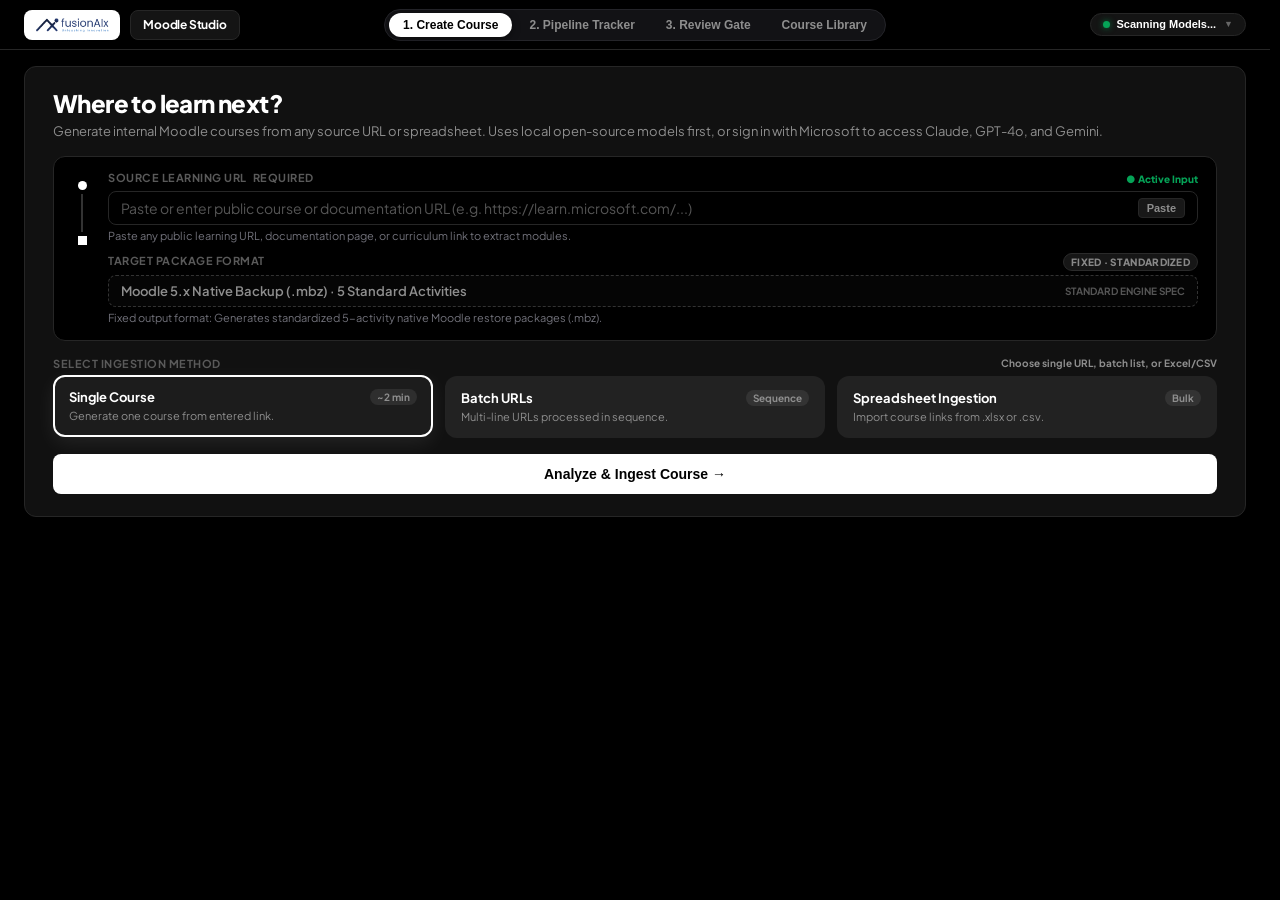
==== commit 6932dea5: "fix(ui): remove noisy install-guide cards and keep local models directly selectable" ====
--- a/web_preview/index.html
+++ b/web_preview/index.html
@@ -3124,7 +3124,12 @@
             </button>
           </div>
           <select class="input-box" id="modal-local-model" style="appearance: none; background-color: #000; cursor: pointer;">
-            <option value="" disabled selected>Click Scan to detect installed models...</option>
+            <option value="llama3.2:latest" selected>Llama 3.2 (3B · Fast · 2.0 GB)</option>
+            <option value="llama3.1:latest">Llama 3.1 (8B · Standard · 4.7 GB)</option>
+            <option value="qwen2.5:latest">Qwen 2.5 (7B · Fast · 4.7 GB)</option>
+            <option value="phi3.5:latest">Phi-3.5 Mini (3.8B · 2.2 GB)</option>
+            <option value="mistral:latest">Mistral (7B · 4.1 GB)</option>
+            <option value="gemma2:latest">Gemma 2 (2B · 1.6 GB)</option>
           </select>
           <div id="local-model-status-message" style="font-size: 12px; margin-top: 8px;"></div>
         </div>
@@ -3786,58 +3791,14 @@
         const data = await res.json();
         
         if (data.llm_provider === 'local') {
-          if (data.ollama_state === 'not_installed') {
-            if (navModelText) navModelText.textContent = 'Ollama Not Installed';
-            if (modelDot) {
-              modelDot.style.background = 'var(--accent-red)';
-              modelDot.style.boxShadow = '0 0 6px rgba(225, 29, 72, 0.7)';
-            }
-            if (btnModelPicker) btnModelPicker.title = 'Ollama is not installed on this machine. Click to view installation options or switch to Cloud AI.';
-            
-            if (banner) {
-              banner.className = 'engine-diagnostic-banner banner-danger';
-              banner.style.display = 'flex';
-              if (bannerPill) bannerPill.textContent = 'Required';
-              if (bannerText) bannerText.textContent = 'Ollama is not installed on this machine.';
-              if (bannerSub) bannerSub.textContent = 'Install Ollama to run local open-source models, or switch to Cloud AI.';
-            }
-          } else if (data.ollama_state === 'not_running') {
-            if (navModelText) navModelText.textContent = 'Ollama Offline';
-            if (modelDot) {
-              modelDot.style.background = 'var(--accent-amber)';
-              modelDot.style.boxShadow = '0 0 6px rgba(234, 163, 0, 0.7)';
-            }
-            if (btnModelPicker) btnModelPicker.title = 'Ollama is installed, but the background service is not running. Run: ollama serve';
-
-            if (banner) {
-              banner.className = 'engine-diagnostic-banner banner-warning';
-              banner.style.display = 'flex';
-              if (bannerPill) bannerPill.textContent = 'Offline';
-              if (bannerText) bannerText.textContent = 'Ollama service is not running.';
-              if (bannerSub) bannerSub.textContent = 'Start Ollama from Applications or run "ollama serve" in terminal.';
-            }
-          } else if (data.ollama_state === 'no_models') {
-            if (navModelText) navModelText.textContent = 'No Models Downloaded';
-            if (modelDot) {
-              modelDot.style.background = 'var(--accent-amber)';
-              modelDot.style.boxShadow = '0 0 6px rgba(234, 163, 0, 0.7)';
-            }
-            if (btnModelPicker) btnModelPicker.title = 'Ollama is running, but no models are downloaded yet. Run: ollama run llama3.1';
-
-            if (banner) {
-              banner.className = 'engine-diagnostic-banner banner-warning';
-              banner.style.display = 'flex';
-              if (bannerPill) bannerPill.textContent = 'Action Needed';
-              if (bannerText) bannerText.textContent = 'No AI models downloaded in Ollama yet.';
-              if (bannerSub) bannerSub.textContent = 'Download a model below or run "ollama run llama3.1" in terminal.';
-            }
-          } else if (data.llm_connected && data.llm_model) {
-            if (navModelText) navModelText.textContent = data.llm_model;
-            if (modelDot) {
-              modelDot.style.background = 'var(--accent-green)';
-              modelDot.style.boxShadow = '0 0 6px rgba(5, 163, 87, 0.7)';
-            }
-            if (btnModelPicker) btnModelPicker.title = `AI Engine: ${data.llm_model} (Online)`;
+          if (banner) banner.style.display = 'none';
+          const localModelName = (data.llm_model && !data.llm_model.includes('Not Installed') && !data.llm_model.includes('Not Running')) ? data.llm_model : 'llama3.2:latest';
+          if (navModelText) navModelText.textContent = localModelName;
+          if (modelDot) {
+            modelDot.style.background = 'var(--accent-green)';
+            modelDot.style.boxShadow = '0 0 6px rgba(5, 163, 87, 0.7)';
+          }
+          if (btnModelPicker) btnModelPicker.title = `AI Engine: Local Ollama (${localModelName})`;
             if (banner) banner.style.display = 'none';
           } else {
             if (navModelText) navModelText.textContent = 'Local AI Offline';
@@ -3945,241 +3906,63 @@
         const res = await fetch(`${API_BASE}/llm/models?endpoint=${encodeURIComponent(endpoint)}`);
         const data = await res.json();
 
+        const standardModels = [
+          { id: 'llama3.2:latest', name: 'Llama 3.2 (3B · Fast · 2.0 GB)' },
+          { id: 'llama3.1:latest', name: 'Llama 3.1 (8B · Standard · 4.7 GB)' },
+          { id: 'qwen2.5:latest', name: 'Qwen 2.5 (7B · Fast · 4.7 GB)' },
+          { id: 'phi3.5:latest', name: 'Phi-3.5 Mini (3.8B · 2.2 GB)' },
+          { id: 'mistral:latest', name: 'Mistral (7B · 4.1 GB)' },
+          { id: 'gemma2:latest', name: 'Gemma 2 (2B · 1.6 GB)' }
+        ];
+
         localSelect.innerHTML = '';
-
-        if (data.status === 'ready' && data.models && data.models.length > 0) {
-          // Tier 3: Ollama is running and models ARE installed
-          const groupInstalled = document.createElement('optgroup');
-          groupInstalled.label = `Downloaded on this machine (${data.models.length})`;
-          
-          let hasMatch = false;
-          data.models.forEach(m => {
+        const detectedModels = (data && data.models && data.models.length > 0) ? data.models : [];
+
+        if (detectedModels.length > 0) {
+          const groupDetected = document.createElement('optgroup');
+          groupDetected.label = `Detected on Machine (${detectedModels.length})`;
+          detectedModels.forEach(m => {
             const opt = document.createElement('option');
             opt.value = m;
             opt.textContent = m;
-            if (currentLlmConfig && currentLlmConfig.model === m) {
-              opt.selected = true;
-              hasMatch = true;
-            }
-            groupInstalled.appendChild(opt);
+            if (currentLlmConfig && currentLlmConfig.model === m) opt.selected = true;
+            groupDetected.appendChild(opt);
           });
-          localSelect.appendChild(groupInstalled);
-
-          if (!hasMatch) {
-            localSelect.value = data.models[0];
-            if (currentLlmConfig) currentLlmConfig.model = data.models[0];
+          localSelect.appendChild(groupDetected);
+        }
+
+        const groupStandard = document.createElement('optgroup');
+        groupStandard.label = 'Available Local Models';
+        standardModels.forEach(m => {
+          if (!detectedModels.includes(m.id)) {
+            const opt = document.createElement('option');
+            opt.value = m.id;
+            opt.textContent = m.name;
+            if (currentLlmConfig && currentLlmConfig.model === m.id) opt.selected = true;
+            groupStandard.appendChild(opt);
           }
-
-          if (statusMsg) {
-            statusMsg.innerHTML = `
-              <div class="ollama-status-card card-ready">
-                <div class="status-header">
-                  <div>
-                    <div class="status-title">Ollama Online — ${data.models.length} Model(s) Available</div>
-                    <div class="status-subtitle">Connected to <code>${escapeHtml(endpoint)}</code></div>
-                  </div>
-                </div>
-                <div style="font-size: 11px; margin-top: 4px;">
-                  Active model is ready for course generation. You can switch between any installed model in the dropdown above.
-                </div>
-              </div>
-            `;
-          }
-        } else if (data.status === 'not_installed' || !data.ollama_installed) {
-          // Detect client browser OS (Ollama runs on the user's laptop/PC, not in the cloud container)
-          const ua = (navigator.userAgent || '').toLowerCase();
-          const plat = (navigator.platform || '').toLowerCase();
-          const isWin = plat.includes('win') || ua.includes('windows');
-          const isMac = plat.includes('mac') || ua.includes('macintosh') || ua.includes('mac os');
-          const isLin = plat.includes('linux') || ua.includes('linux') || plat.includes('x11');
-          const targetOS = isWin ? 'windows' : (isMac ? 'mac' : (isLin ? 'linux' : 'windows'));
-          
-          let osName = 'Windows';
-          let downloadLink = 'https://ollama.com/download/windows';
-          let cliLabel = 'Or install via Windows PowerShell (winget):';
-          let cliCommand = 'winget install Ollama.Ollama';
-
-          if (targetOS === 'windows') {
-            osName = 'Windows';
-            downloadLink = 'https://ollama.com/download/windows';
-            cliLabel = 'Or install via Windows PowerShell (winget):';
-            cliCommand = 'winget install Ollama.Ollama';
-          } else if (targetOS === 'mac') {
-            osName = 'Mac';
-            downloadLink = 'https://ollama.com/download/mac';
-            cliLabel = 'Or install via Mac Terminal (Homebrew):';
-            cliCommand = 'brew install ollama';
-          } else if (targetOS === 'linux') {
-            osName = 'Linux';
-            downloadLink = 'https://ollama.com/download/linux';
-            cliLabel = 'Or install via Linux Terminal:';
-            cliCommand = 'curl -fsSL https://ollama.com/install.sh | sh';
-          }
-
-          const placeholder = document.createElement('option');
-          placeholder.value = '';
-          placeholder.disabled = true;
-          placeholder.selected = true;
-          placeholder.textContent = `[Not Installed] Ollama is not installed on this system (${osName})`;
-          localSelect.appendChild(placeholder);
-
-          if (statusMsg) {
-            statusMsg.innerHTML = `
-              <div class="ollama-status-card card-not-installed">
-                <div class="status-header">
-                  <div>
-                    <div class="status-title">Ollama is Not Installed on this Machine (${osName})</div>
-                    <div class="status-subtitle">Local open-source runner requires the Ollama runtime.</div>
-                  </div>
-                </div>
-                <p style="font-size: 11px; margin: 4px 0 8px 0; line-height: 1.4;">
-                  To use local open-source AI models privately and for free on ${osName}, install Ollama:
-                </p>
-                <div style="margin-bottom: 8px;">
-                  <a href="${downloadLink}" target="_blank" class="ollama-install-btn">
-                    Download Ollama for ${osName}
-                  </a>
-                  <button type="button" class="ollama-switch-cloud-btn" onclick="switchModalProvider('cloud')">
-                    Use Cloud Accounts (No Install)
-                  </button>
-                </div>
-                <div style="font-size: 11px; opacity: 0.85; margin-top: 6px;">
-                  ${cliLabel}
-                </div>
-                <div class="ollama-term-box">
-                  <code>${cliCommand}</code>
-                  <button type="button" class="ollama-copy-btn" onclick="navigator.clipboard.writeText('${cliCommand}'); showToast('Copied command to clipboard');">Copy</button>
-                </div>
-                <div style="font-size: 11px; color: var(--text-muted); margin-top: 6px;">
-                  Once installed, click <strong>Scan Installed Models</strong> above to detect it automatically.
-                </div>
-              </div>
-            `;
-          }
-        } else if (data.status === 'not_running') {
-          // Tier 2A: Ollama is installed, but service is not running
-          const startGuide = targetOS === 'windows' 
-            ? 'Start Ollama from the Windows Start menu or run in PowerShell:' 
-            : 'Start the Ollama app from Applications or run in your Terminal:';
-
-          const placeholder = document.createElement('option');
-          placeholder.value = '';
-          placeholder.disabled = true;
-          placeholder.selected = true;
-          placeholder.textContent = '[Offline] Ollama is installed, but not running';
-          localSelect.appendChild(placeholder);
-
-          if (statusMsg) {
-            statusMsg.innerHTML = `
-              <div class="ollama-status-card card-not-running">
-                <div class="status-header">
-                  <div>
-                    <div class="status-title">Ollama is Installed, but Not Running</div>
-                    <div class="status-subtitle">The background server is stopped at <code>${escapeHtml(endpoint)}</code></div>
-                  </div>
-                </div>
-                <div style="font-size: 11px; margin: 4px 0 6px 0;">
-                  ${startGuide}
-                </div>
-                <div class="ollama-term-box">
-                  <code>ollama serve</code>
-                  <button type="button" class="ollama-copy-btn" onclick="navigator.clipboard.writeText('ollama serve'); showToast('Copied to clipboard');">Copy</button>
-                </div>
-                <button type="button" class="ollama-switch-cloud-btn" onclick="scanLocalModels(true)" style="margin-top: 4px;">
-                  Re-scan Service
-                </button>
-              </div>
-            `;
-          }
-        } else if (data.status === 'no_models') {
-          // Tier 2B: Ollama is running, but 0 models are downloaded
-          const placeholder = document.createElement('option');
-          placeholder.value = '';
-          placeholder.disabled = true;
-          placeholder.selected = true;
-          placeholder.textContent = '[No Models] Ollama is online, but no models downloaded yet';
-          localSelect.appendChild(placeholder);
-
-          if (statusMsg) {
-            statusMsg.innerHTML = `
-              <div class="ollama-status-card card-no-models">
-                <div class="status-header">
-                  <div>
-                    <div class="status-title">Ollama Running — No Models Downloaded Yet</div>
-                    <div class="status-subtitle">The local runtime is active, but your model library is empty.</div>
-                  </div>
-                </div>
-                <div style="font-size: 11px; margin: 4px 0 8px 0;">
-                  1-Click Download directly in browser:
-                </div>
-                <div style="display: flex; flex-wrap: wrap; gap: 6px; margin-bottom: 8px;">
-                  <button type="button" class="ollama-pull-btn" onclick="downloadOllamaModel('llama3.1')">
-                    Download Llama 3.1 (Recommended · 4.7 GB)
-                  </button>
-                  <button type="button" class="ollama-pull-btn btn-secondary" onclick="downloadOllamaModel('llama3.2')">
-                    Download Llama 3.2 (Ultralight · 2.0 GB)
-                  </button>
-                </div>
-
-                <!-- Live In-Browser Download Progress -->
-                <div id="pull-progress-container" class="pull-progress-shell" style="display: none;">
-                  <div style="display: flex; justify-content: space-between; align-items: center; font-size: 11px;">
-                    <span id="pull-progress-status" style="color: var(--accent-blue, #60a5fa); font-weight: 600;">Downloading model...</span>
-                    <span id="pull-progress-percent" style="font-family: monospace; color: #fff;">0%</span>
-                  </div>
-                  <div class="pull-progress-bar-wrap">
-                    <div id="pull-progress-bar" class="pull-progress-bar-fill"></div>
-                  </div>
-                  <div id="pull-progress-sub" style="font-size: 10px; color: var(--text-muted); margin-top: 4px;">
-                    Starting transfer from Ollama library...
-                  </div>
-                </div>
-
-                <div style="font-size: 11px; margin-top: 10px; opacity: 0.85;">
-                  Or download via Terminal:
-                </div>
-                <div class="ollama-term-box">
-                  <code>ollama run llama3.1</code>
-                  <button type="button" class="ollama-copy-btn" onclick="navigator.clipboard.writeText('ollama run llama3.1'); showToast('Copied to clipboard');">Copy</button>
-                </div>
-                <button type="button" class="ollama-switch-cloud-btn" onclick="scanLocalModels(true)" style="margin-top: 4px;">
-                  Re-scan Models
-                </button>
-              </div>
-            `;
-          }
-        } else {
-          // Endpoint Unreachable / Network Error
-          const placeholder = document.createElement('option');
-          placeholder.value = '';
-          placeholder.disabled = true;
-          placeholder.selected = true;
-          placeholder.textContent = '[Unreachable] Cannot reach endpoint';
-          localSelect.appendChild(placeholder);
-
-          if (statusMsg) {
-            statusMsg.innerHTML = `
-              <div class="ollama-status-card card-not-installed">
-                <div class="status-header">
-                  <div>
-                    <div class="status-title">Cannot Reach Endpoint: <code>${escapeHtml(endpoint)}</code></div>
-                    <div class="status-subtitle">${escapeHtml(data.message || data.error || 'Connection refused')}</div>
-                  </div>
-                </div>
-                <div style="font-size: 11px; margin-top: 6px;">
-                  Verify that your Ollama server or tunnel URL is running and accessible.
-                </div>
-                <button type="button" class="ollama-switch-cloud-btn" onclick="scanLocalModels(true)" style="margin-top: 6px;">
-                  Retry Scan
-                </button>
-              </div>
-            `;
-          }
+        });
+        localSelect.appendChild(groupStandard);
+
+        if (!localSelect.value) {
+          localSelect.value = (currentLlmConfig && currentLlmConfig.model) ? currentLlmConfig.model : 'llama3.2:latest';
+        }
+
+        if (statusMsg) {
+          statusMsg.innerHTML = `
+            <div style="font-size: 11px; color: var(--text-muted); margin-top: 6px; display: flex; align-items: center; justify-content: space-between;">
+              <span style="color: var(--accent-green); font-weight: 600;">✓ Local runner ready</span>
+              <span>Endpoint: <code>${escapeHtml(endpoint)}</code></span>
+            </div>
+          `;
         }
       } catch (err) {
-        localSelect.innerHTML = '<option value="" disabled selected>Unable to scan models (Network error)</option>';
         if (statusMsg) {
-          statusMsg.innerHTML = `<span style="color: var(--accent-red, #f43f5e); font-size: 11px;">Error scanning models: ${escapeHtml(err.message)}</span>`;
+          statusMsg.innerHTML = `
+            <div style="font-size: 11px; color: var(--text-muted); margin-top: 6px;">
+              Local Endpoint: <code>${escapeHtml(endpoint)}</code> (Select model & click Apply)
+            </div>
+          `;
         }
       } finally {
         if (scanIcon && scanSpinner) {
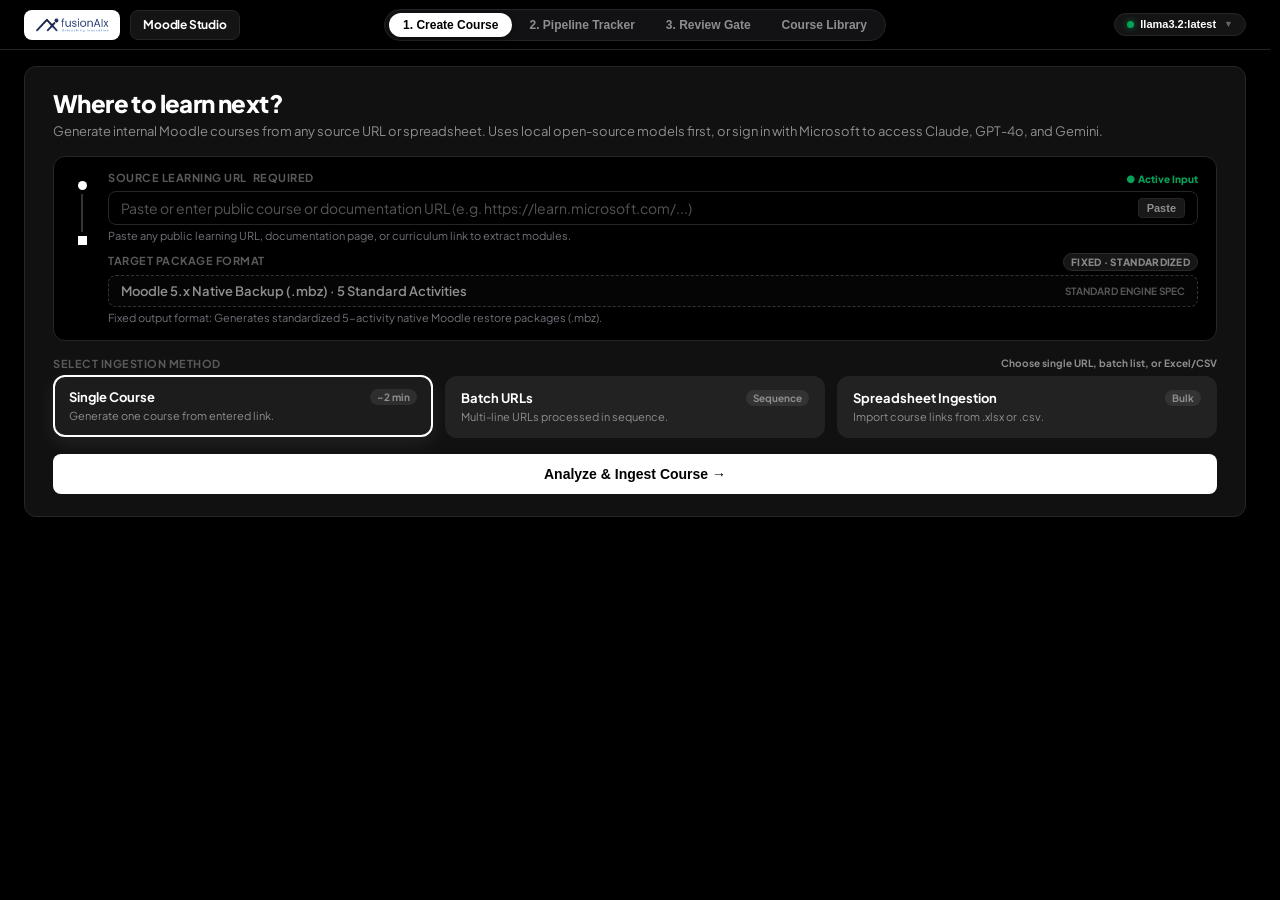
==== commit cbe25884: "fix(ui): resolve JS syntax error in checkSystemStatus and default nav model" ====
--- a/web_preview/index.html
+++ b/web_preview/index.html
@@ -815,6 +815,25 @@
       box-shadow: 0 0 0 2px rgba(96, 165, 250, 0.2), inset 0 1px 2px rgba(0,0,0,0.4);
     }
 
+    select.input-box {
+      appearance: none;
+      -webkit-appearance: none;
+      -moz-appearance: none;
+      background-image: url("data:image/svg+xml;charset=UTF-8,%3Csvg%20xmlns%3D%22http%3A%2F%2Fwww.w3.org%2F2000%2Fsvg%22%20width%3D%2214%22%20height%3D%2214%22%20viewBox%3D%220%200%2024%2024%22%20fill%3D%22none%22%20stroke%3D%22%239ca3af%22%20stroke-width%3D%222%22%20stroke-linecap%3D%22round%22%20stroke-linejoin%3D%22round%22%3E%3Cpolyline%20points%3D%226%209%2012%2015%2018%209%22%3E%3C%2Fpolyline%3E%3C%2Fsvg%3E");
+      background-repeat: no-repeat;
+      background-position: right 14px center;
+      background-size: 14px 14px;
+      padding-right: 40px !important;
+      cursor: pointer;
+    }
+
+    select.input-box option,
+    select.input-box optgroup {
+      background-color: #161619;
+      color: #FFFFFF;
+      padding: 8px 10px;
+    }
+
     .level-pills {
       display: flex;
       gap: 8px;
@@ -2534,7 +2553,7 @@
       <!-- Model Switcher Trigger with embedded micro status dot -->
       <button class="model-picker-btn" id="btn-model-picker" onclick="openModelModal()" title="Switch AI Engine (Local / Cloud)">
         <span class="status-dot-mini" id="model-status-dot"></span>
-        <span id="nav-active-model-text">Scanning Models...</span>
+        <span id="nav-active-model-text">llama3.2:latest</span>
         <span style="color: #666; font-size: 9px; margin-left: 2px;">▼</span>
       </button>
     </div>
@@ -3123,7 +3142,7 @@
               <span id="scan-icon">Scan Installed Models</span>
             </button>
           </div>
-          <select class="input-box" id="modal-local-model" style="appearance: none; background-color: #000; cursor: pointer;">
+          <select class="input-box" id="modal-local-model">
             <option value="llama3.2:latest" selected>Llama 3.2 (3B · Fast · 2.0 GB)</option>
             <option value="llama3.1:latest">Llama 3.1 (8B · Standard · 4.7 GB)</option>
             <option value="qwen2.5:latest">Qwen 2.5 (7B · Fast · 4.7 GB)</option>
@@ -3227,7 +3246,7 @@
         <!-- Active Model Selection -->
         <div class="field-group" style="margin-bottom: 12px;">
           <div class="field-label">Active Cloud AI Model</div>
-          <select class="input-box" id="modal-cloud-model" style="appearance: none; background-color: #000; cursor: pointer;">
+          <select class="input-box" id="modal-cloud-model">
             <option value="claude-3-5-sonnet">Claude 3.5 Sonnet (Anthropic)</option>
             <option value="claude-3-opus">Claude 3 Opus (Anthropic)</option>
             <option value="gpt-4o">GPT-4o (OpenAI)</option>
@@ -3799,15 +3818,6 @@
             modelDot.style.boxShadow = '0 0 6px rgba(5, 163, 87, 0.7)';
           }
           if (btnModelPicker) btnModelPicker.title = `AI Engine: Local Ollama (${localModelName})`;
-            if (banner) banner.style.display = 'none';
-          } else {
-            if (navModelText) navModelText.textContent = 'Local AI Offline';
-            if (modelDot) {
-              modelDot.style.background = 'var(--accent-amber)';
-              modelDot.style.boxShadow = '0 0 6px rgba(234, 163, 0, 0.7)';
-            }
-            if (banner) banner.style.display = 'none';
-          }
         } else {
           // Cloud Provider
           if (data.llm_connected && data.llm_model) {
@@ -3835,10 +3845,10 @@
           }
         }
       } catch (_) {
-        if (navModelText) navModelText.textContent = 'Server Offline';
+        if (navModelText) navModelText.textContent = 'llama3.2:latest';
         if (modelDot) {
-          modelDot.style.background = 'var(--accent-red)';
-          modelDot.style.boxShadow = '0 0 6px rgba(225, 29, 72, 0.7)';
+          modelDot.style.background = 'var(--accent-green)';
+          modelDot.style.boxShadow = '0 0 6px rgba(5, 163, 87, 0.7)';
         }
       }
     }
@@ -3924,7 +3934,8 @@
           detectedModels.forEach(m => {
             const opt = document.createElement('option');
             opt.value = m;
-            opt.textContent = m;
+            const match = standardModels.find(s => s.id === m);
+            opt.textContent = match ? match.name : `${m} (Installed)`;
             if (currentLlmConfig && currentLlmConfig.model === m) opt.selected = true;
             groupDetected.appendChild(opt);
           });
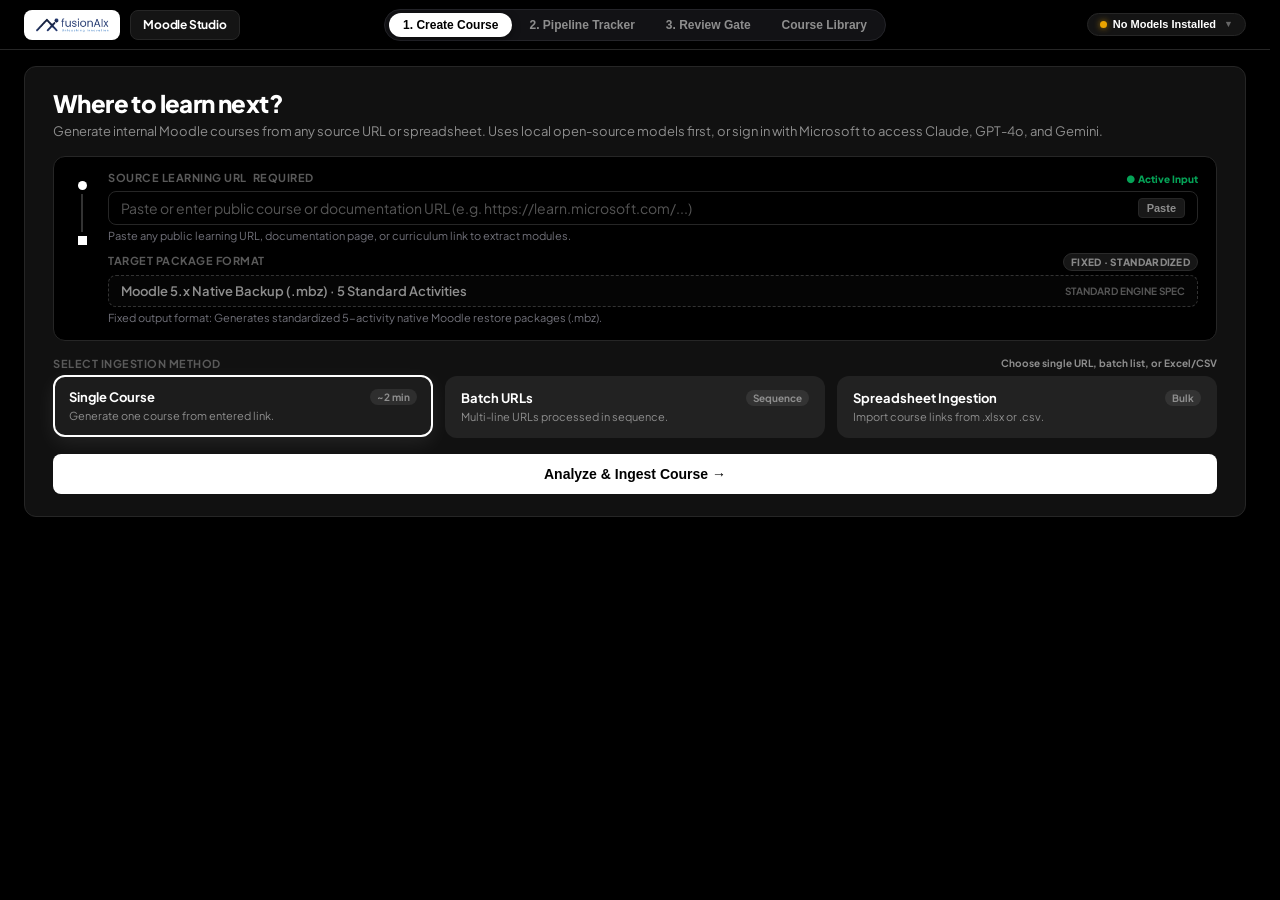
==== commit 862b9857: "feat: truthful local model detection and clean prompt to switch to cloud" ====
--- a/web_preview/index.html
+++ b/web_preview/index.html
@@ -2552,8 +2552,8 @@
     <div class="nav-right-actions">
       <!-- Model Switcher Trigger with embedded micro status dot -->
       <button class="model-picker-btn" id="btn-model-picker" onclick="openModelModal()" title="Switch AI Engine (Local / Cloud)">
-        <span class="status-dot-mini" id="model-status-dot"></span>
-        <span id="nav-active-model-text">llama3.2:latest</span>
+        <span class="status-dot-mini" id="model-status-dot" style="background: var(--accent-amber);"></span>
+        <span id="nav-active-model-text">No Models Installed</span>
         <span style="color: #666; font-size: 9px; margin-left: 2px;">▼</span>
       </button>
     </div>
@@ -3143,12 +3143,7 @@
             </button>
           </div>
           <select class="input-box" id="modal-local-model">
-            <option value="llama3.2:latest" selected>Llama 3.2 (3B · Fast · 2.0 GB)</option>
-            <option value="llama3.1:latest">Llama 3.1 (8B · Standard · 4.7 GB)</option>
-            <option value="qwen2.5:latest">Qwen 2.5 (7B · Fast · 4.7 GB)</option>
-            <option value="phi3.5:latest">Phi-3.5 Mini (3.8B · 2.2 GB)</option>
-            <option value="mistral:latest">Mistral (7B · 4.1 GB)</option>
-            <option value="gemma2:latest">Gemma 2 (2B · 1.6 GB)</option>
+            <option value="" disabled selected>No local models detected on this system</option>
           </select>
           <div id="local-model-status-message" style="font-size: 12px; margin-top: 8px;"></div>
         </div>
@@ -3811,13 +3806,22 @@
         
         if (data.llm_provider === 'local') {
           if (banner) banner.style.display = 'none';
-          const localModelName = (data.llm_model && !data.llm_model.includes('Not Installed') && !data.llm_model.includes('Not Running')) ? data.llm_model : 'llama3.2:latest';
-          if (navModelText) navModelText.textContent = localModelName;
-          if (modelDot) {
-            modelDot.style.background = 'var(--accent-green)';
-            modelDot.style.boxShadow = '0 0 6px rgba(5, 163, 87, 0.7)';
+          const isModelReady = data.llm_connected && data.llm_model && !data.llm_model.includes('No Local Models');
+          if (isModelReady) {
+            if (navModelText) navModelText.textContent = data.llm_model;
+            if (modelDot) {
+              modelDot.style.background = 'var(--accent-green)';
+              modelDot.style.boxShadow = '0 0 6px rgba(5, 163, 87, 0.7)';
+            }
+            if (btnModelPicker) btnModelPicker.title = `AI Engine: Local Ollama (${data.llm_model})`;
+          } else {
+            if (navModelText) navModelText.textContent = 'No Models Installed';
+            if (modelDot) {
+              modelDot.style.background = 'var(--accent-amber)';
+              modelDot.style.boxShadow = '0 0 6px rgba(234, 163, 0, 0.7)';
+            }
+            if (btnModelPicker) btnModelPicker.title = 'No local models detected. Click to switch to Cloud AI or start Ollama.';
           }
-          if (btnModelPicker) btnModelPicker.title = `AI Engine: Local Ollama (${localModelName})`;
         } else {
           // Cloud Provider
           if (data.llm_connected && data.llm_model) {
@@ -3845,10 +3849,10 @@
           }
         }
       } catch (_) {
-        if (navModelText) navModelText.textContent = 'llama3.2:latest';
+        if (navModelText) navModelText.textContent = 'No Models Installed';
         if (modelDot) {
-          modelDot.style.background = 'var(--accent-green)';
-          modelDot.style.boxShadow = '0 0 6px rgba(5, 163, 87, 0.7)';
+          modelDot.style.background = 'var(--accent-amber)';
+          modelDot.style.boxShadow = '0 0 6px rgba(234, 163, 0, 0.7)';
         }
       }
     }
@@ -3916,62 +3920,61 @@
         const res = await fetch(`${API_BASE}/llm/models?endpoint=${encodeURIComponent(endpoint)}`);
         const data = await res.json();
 
-        const standardModels = [
-          { id: 'llama3.2:latest', name: 'Llama 3.2 (3B · Fast · 2.0 GB)' },
-          { id: 'llama3.1:latest', name: 'Llama 3.1 (8B · Standard · 4.7 GB)' },
-          { id: 'qwen2.5:latest', name: 'Qwen 2.5 (7B · Fast · 4.7 GB)' },
-          { id: 'phi3.5:latest', name: 'Phi-3.5 Mini (3.8B · 2.2 GB)' },
-          { id: 'mistral:latest', name: 'Mistral (7B · 4.1 GB)' },
-          { id: 'gemma2:latest', name: 'Gemma 2 (2B · 1.6 GB)' }
-        ];
-
         localSelect.innerHTML = '';
         const detectedModels = (data && data.models && data.models.length > 0) ? data.models : [];
 
         if (detectedModels.length > 0) {
-          const groupDetected = document.createElement('optgroup');
-          groupDetected.label = `Detected on Machine (${detectedModels.length})`;
           detectedModels.forEach(m => {
             const opt = document.createElement('option');
             opt.value = m;
-            const match = standardModels.find(s => s.id === m);
-            opt.textContent = match ? match.name : `${m} (Installed)`;
+            opt.textContent = m;
             if (currentLlmConfig && currentLlmConfig.model === m) opt.selected = true;
-            groupDetected.appendChild(opt);
+            localSelect.appendChild(opt);
           });
-          localSelect.appendChild(groupDetected);
+          if (!localSelect.value) {
+            localSelect.value = (currentLlmConfig && currentLlmConfig.model && detectedModels.includes(currentLlmConfig.model)) 
+              ? currentLlmConfig.model 
+              : detectedModels[0];
+          }
+          if (statusMsg) {
+            statusMsg.innerHTML = `
+              <div style="font-size: 11px; color: var(--text-muted); margin-top: 6px; display: flex; align-items: center; justify-content: space-between;">
+                <span style="color: var(--accent-green); font-weight: 600;">✓ Ollama Online · ${detectedModels.length} Model(s) Ready</span>
+                <span>Endpoint: <code>${escapeHtml(endpoint)}</code></span>
+              </div>
+            `;
+          }
+        } else {
+          // No models detected or Ollama offline
+          const emptyOpt = document.createElement('option');
+          emptyOpt.value = '';
+          emptyOpt.disabled = true;
+          emptyOpt.selected = true;
+          emptyOpt.textContent = 'No local models detected on this system';
+          localSelect.appendChild(emptyOpt);
+
+          const isOnlineNoModels = data && data.status === 'no_models';
+          const errorDetail = isOnlineNoModels 
+            ? `Ollama is running at <code>${escapeHtml(endpoint)}</code>, but no models are downloaded yet.` 
+            : `Ollama is not running or unreachable at <code>${escapeHtml(endpoint)}</code>.`;
+
+          if (statusMsg) {
+            statusMsg.innerHTML = `
+              <div style="font-size: 11px; color: var(--accent-amber); margin-top: 6px; line-height: 1.4;">
+                <span style="font-weight: 600;">⚠ ${errorDetail}</span>
+                <div style="color: var(--text-muted); margin-top: 3px;">
+                  Switch to <a href="javascript:void(0)" onclick="switchModalProvider('cloud')" style="color: var(--accent-blue); text-decoration: underline; font-weight: 600;">Personal Cloud Accounts</a> to use Claude / GPT-4o / Gemini, or start Ollama in your terminal (<code style="color: #fff;">ollama run llama3.2</code>).
+                </div>
+              </div>
+            `;
+          }
         }
-
-        const groupStandard = document.createElement('optgroup');
-        groupStandard.label = 'Available Local Models';
-        standardModels.forEach(m => {
-          if (!detectedModels.includes(m.id)) {
-            const opt = document.createElement('option');
-            opt.value = m.id;
-            opt.textContent = m.name;
-            if (currentLlmConfig && currentLlmConfig.model === m.id) opt.selected = true;
-            groupStandard.appendChild(opt);
-          }
-        });
-        localSelect.appendChild(groupStandard);
-
-        if (!localSelect.value) {
-          localSelect.value = (currentLlmConfig && currentLlmConfig.model) ? currentLlmConfig.model : 'llama3.2:latest';
-        }
-
+      } catch (err) {
+        localSelect.innerHTML = '<option value="" disabled selected>No local models detected</option>';
         if (statusMsg) {
           statusMsg.innerHTML = `
-            <div style="font-size: 11px; color: var(--text-muted); margin-top: 6px; display: flex; align-items: center; justify-content: space-between;">
-              <span style="color: var(--accent-green); font-weight: 600;">✓ Local runner ready</span>
-              <span>Endpoint: <code>${escapeHtml(endpoint)}</code></span>
-            </div>
-          `;
-        }
-      } catch (err) {
-        if (statusMsg) {
-          statusMsg.innerHTML = `
-            <div style="font-size: 11px; color: var(--text-muted); margin-top: 6px;">
-              Local Endpoint: <code>${escapeHtml(endpoint)}</code> (Select model & click Apply)
+            <div style="font-size: 11px; color: var(--accent-amber); margin-top: 6px;">
+              <span>⚠ Cannot connect to Ollama at <code>${escapeHtml(endpoint)}</code>. Switch to <a href="javascript:void(0)" onclick="switchModalProvider('cloud')" style="color: var(--accent-blue); text-decoration: underline; font-weight: 600;">Personal Cloud Accounts</a> or start Ollama.</span>
             </div>
           `;
         }
